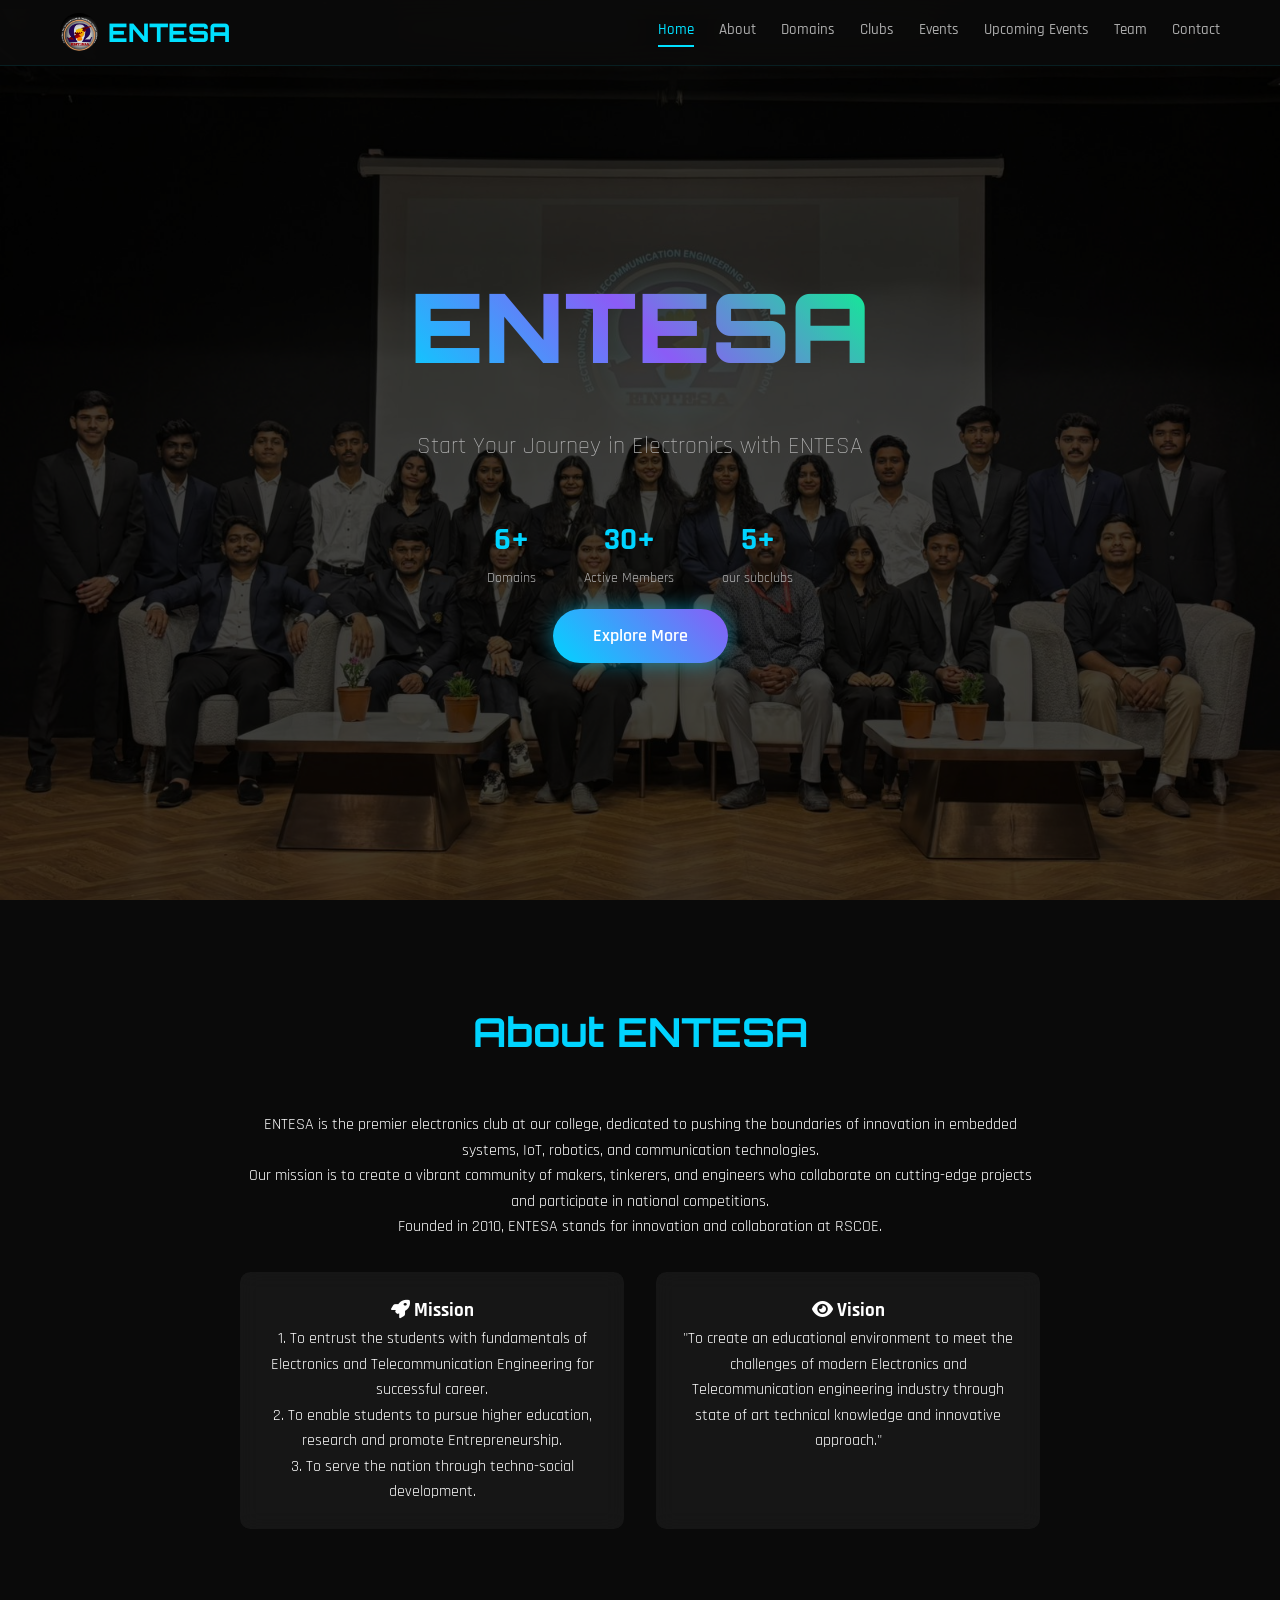
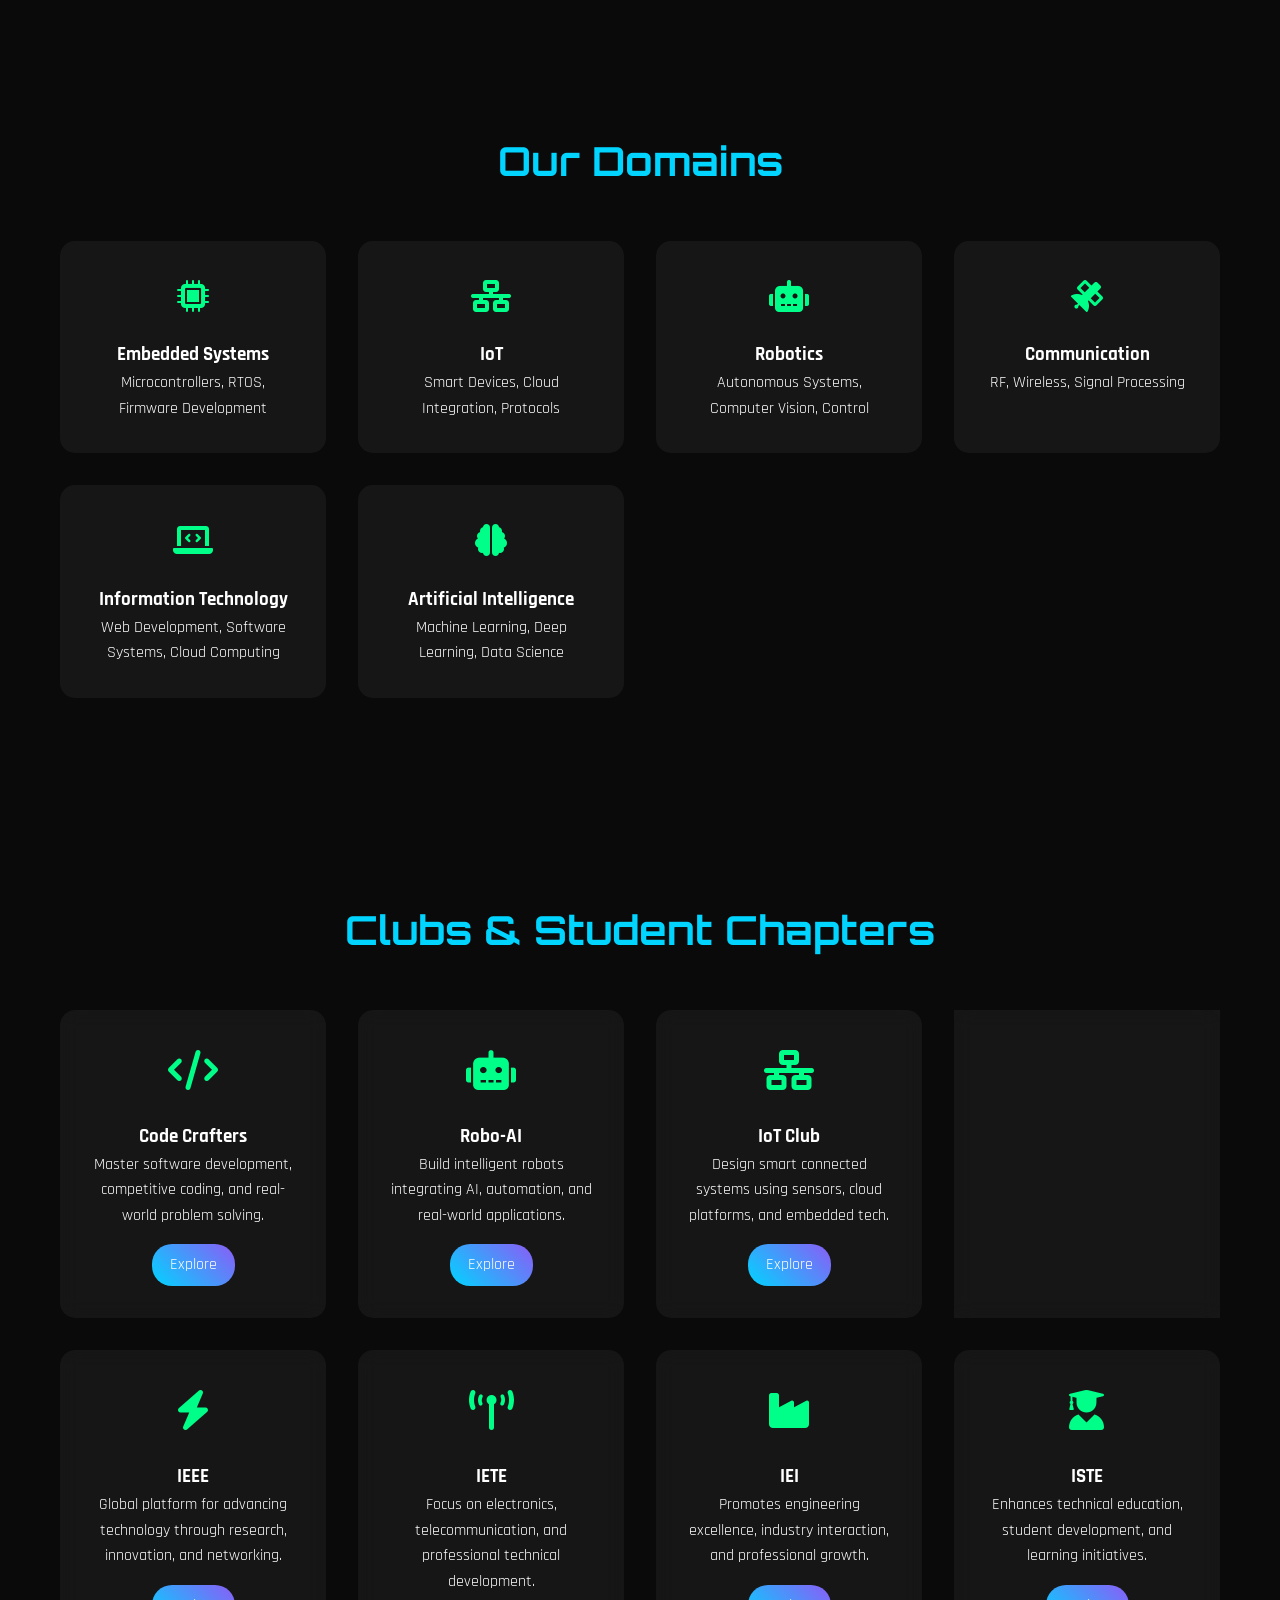
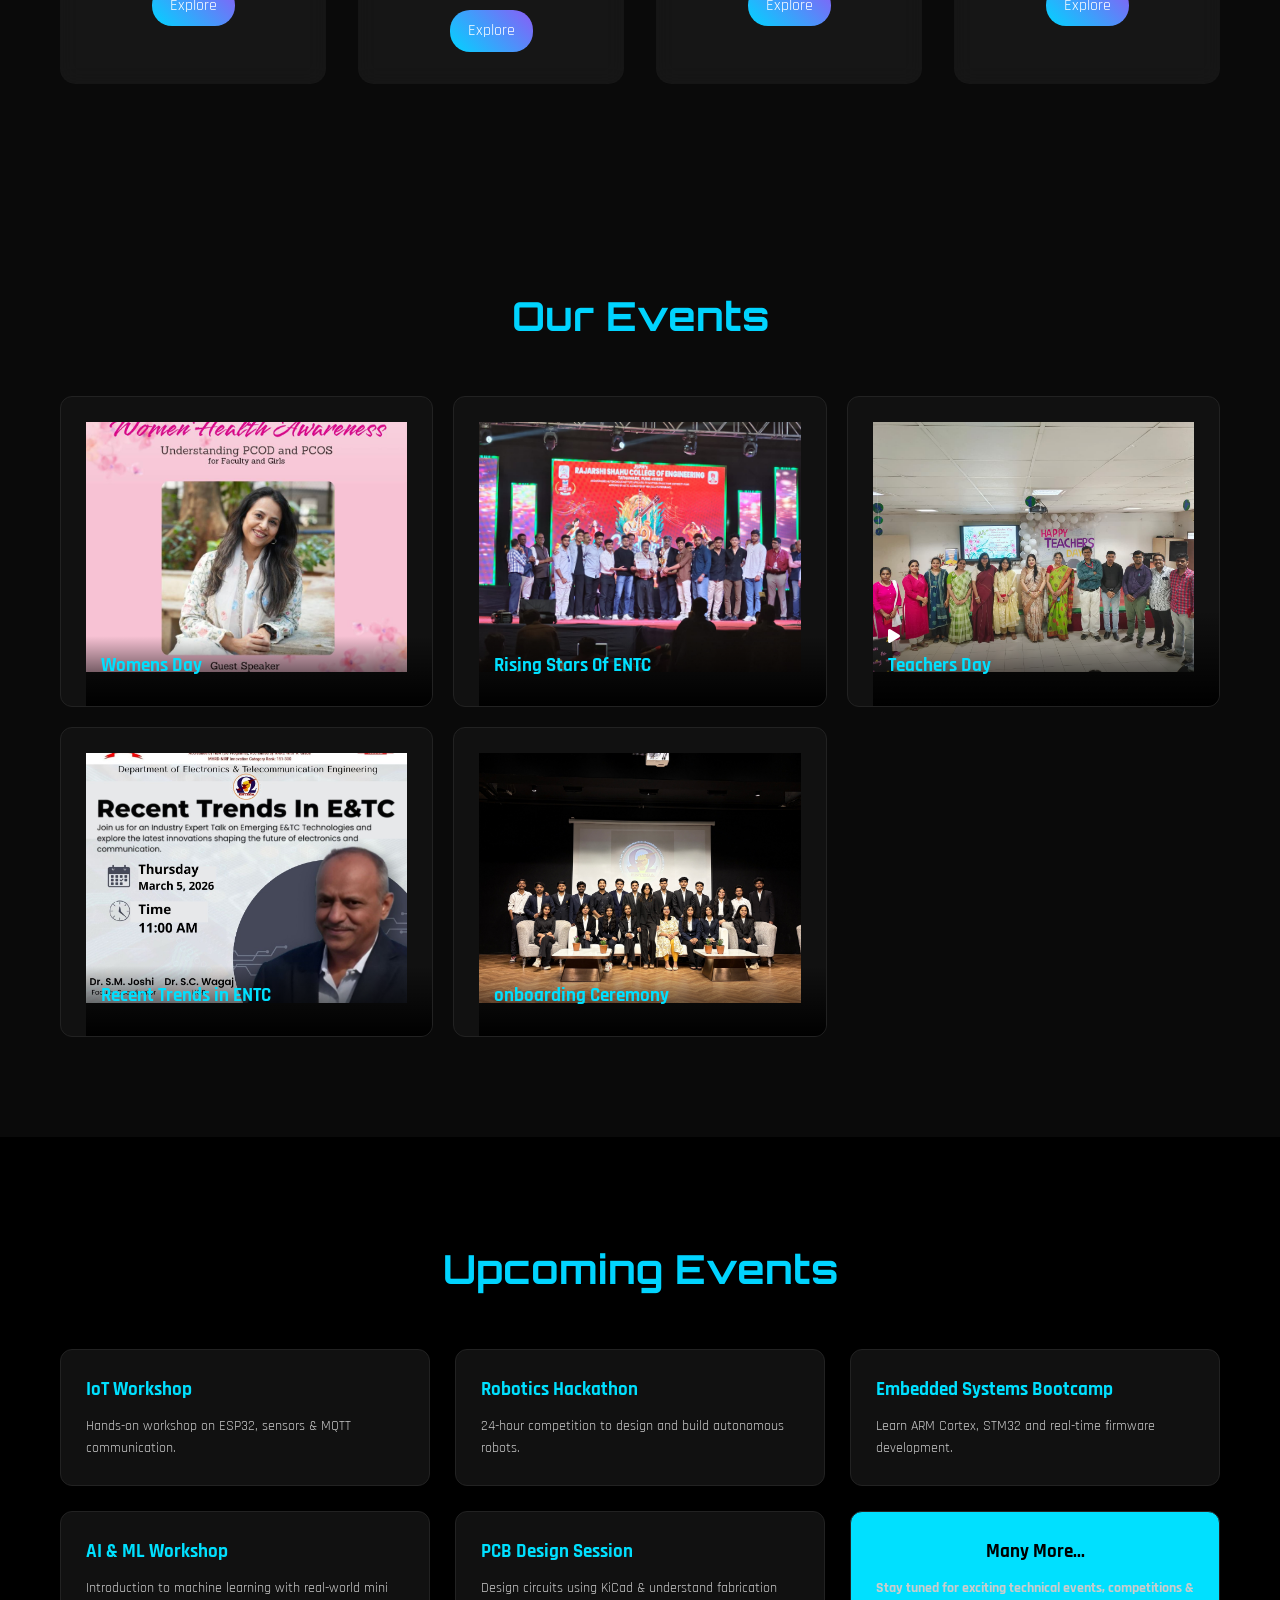
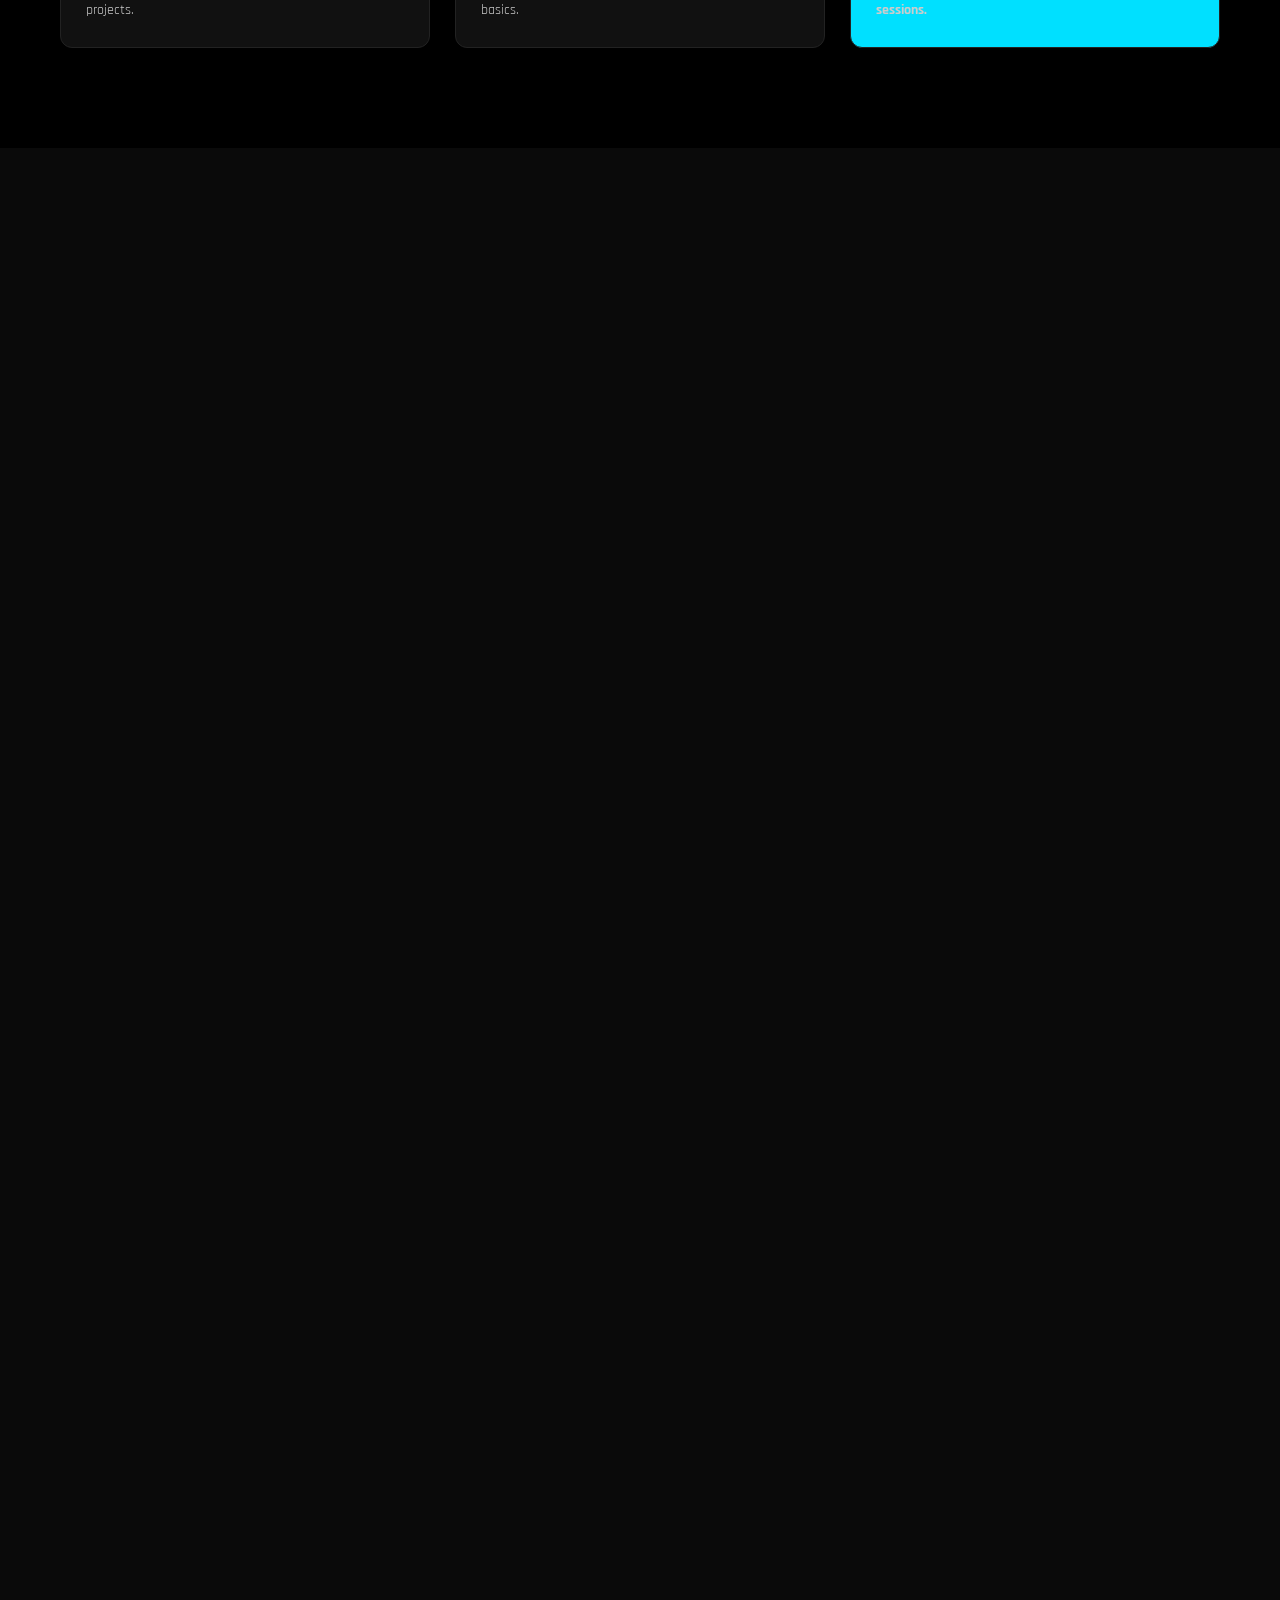
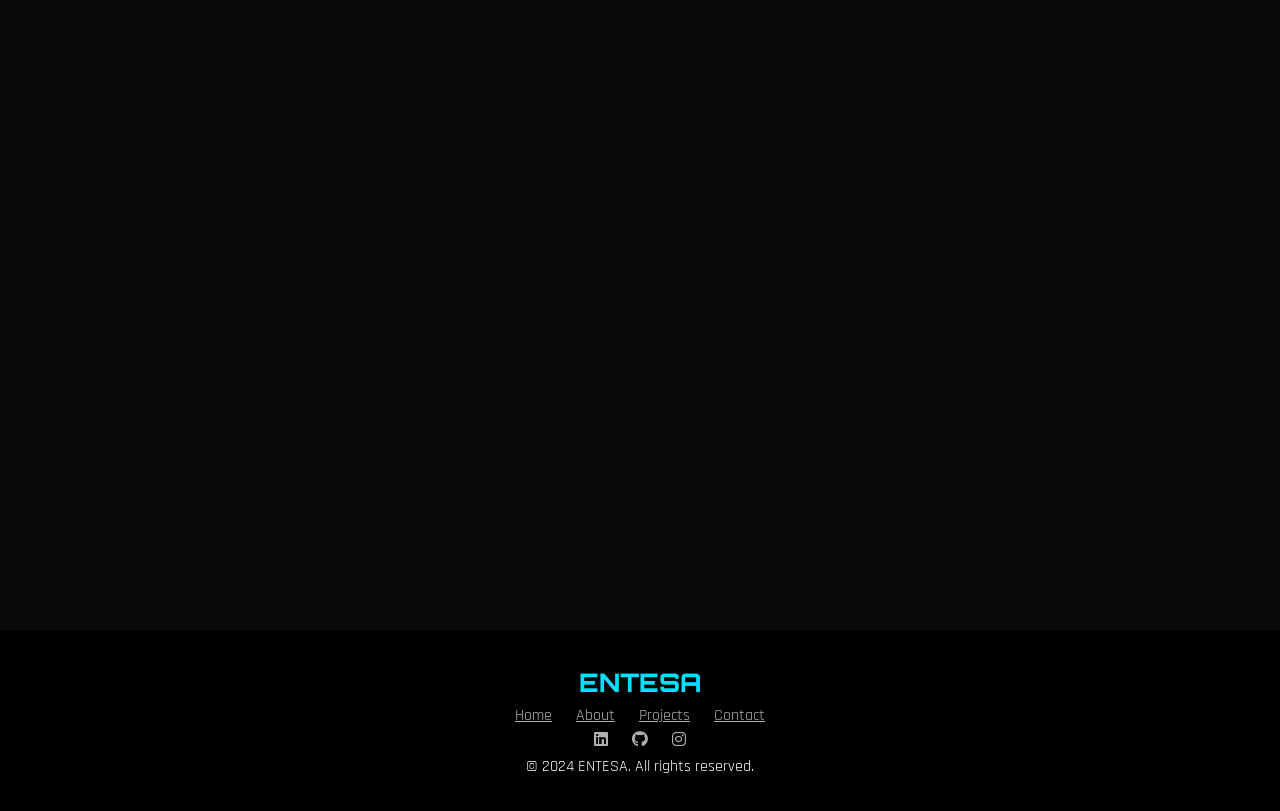
==== index.html @ 477d79ee "Initial commit" ====
<!DOCTYPE html>
<html lang="en">

<head>
    <meta charset="UTF-8">
    <meta name="viewport" content="width=device-width, initial-scale=1.0">
    <title>ENTESA - Innovating the Future of Electronics</title>
    <link rel="stylesheet" href="style.css">
    <link href="https://cdnjs.cloudflare.com/ajax/libs/font-awesome/6.0.0/css/all.min.css" rel="stylesheet">
</head>

<body>
    <!-- Navigation -->
    <nav class="navbar">
        <div class="nav-container">
            <div class="nav-logo">
                <img src="assets/Logo.jpeg" alt="ENTESA Logo" class="logo-img">
                <span class="logo-glow">ENTESA</span>
            </div>
            <div class="nav-menu" id="navMenu">
                <a href="#home" class="nav-link">Home</a>
                <a href="#about" class="nav-link">About</a>
                <a href="#domains" class="nav-link">Domains</a>
                <a href="#clubs" class="nav-link">Clubs</a>
                <a href="#events" class="nav-link">Events</a>
                <a href="#upcomingevents" class="nav-link">Upcoming Events</a>
                <a href="#team" class="nav-link">Team</a>
                <a href="#contact" class="nav-link">Contact</a>
            </div>
            <div class="hamburger" id="hamburger">
                <span class="bar"></span>
                <span class="bar"></span>
                <span class="bar"></span>
            </div>
        </div>
    </nav>

    <!-- Hero Section -->
    <section id="home" class="hero">
        <div class="hero-content">
            <h1 class="hero-title">
                <span class="typing-text"></span>
            </h1>
            <p class="hero-subtitle">Start Your Journey in Electronics with ENTESA</p>
            <div class="hero-stats">
                <div class="stat">
                    <span class="stat-number" data-target="150">6+</span>
                    <span class="stat-label">Domains</span>
                </div>
                <div class="stat">
                    <span class="stat-number" data-target="50">30+</span>
                    <span class="stat-label">Active Members</span>
                </div>
                <div class="stat">
                    <span class="stat-number" data-target="20">5+</span>
                    <span class="stat-label">our subclubs</span>
                </div>
            </div>
            <a href="#about" class="cta-button , nav-link">Explore More</a>
        </div>
    </section>

    <!-- About Section -->
    <section id="about" class="section">
        <div class="container">
            <h2 class="section-title">About ENTESA</h2>
            <div class="about-content">
                <div class="about-text">
                    <p>ENTESA is the premier electronics club at our college, dedicated to pushing the boundaries of
                        innovation in embedded systems, IoT, robotics, and communication technologies.</p>
                    <p>Our mission is to create a vibrant community of makers, tinkerers, and engineers who collaborate
                        on cutting-edge projects and participate in national competitions.</p>
                    <p>Founded in 2010, ENTESA stands for innovation and collaboration at RSCOE.</p>
                    <div class="mission-vision">
                        <div class="mission">
                            <h3><i class="fas fa-rocket"></i> Mission</h3>
                            <p>1. To entrust the students with fundamentals of Electronics and Telecommunication
                                Engineering for successful career.</p>
                            <p>2. To enable students to pursue higher education, research and promote Entrepreneurship.
                            </p>
                            <p>3. To serve the nation through techno-social development.</p>
                        </div>
                        <div class="vision">
                            <h3><i class="fas fa-eye"></i> Vision</h3>
                            <p>"To create an educational environment to meet the challenges of modern Electronics and
                                Telecommunication engineering industry through state of art technical knowledge and
                                innovative approach."</p>
                        </div>
                    </div>
                </div>
            </div>
        </div>
    </section>

    <!-- Domains Section -->
    <section id="domains" class="section domains-section">
        <div class="container">
            <h2 class="section-title">Our Domains</h2>
            <div class="domains-grid">
                <div class="domain-card" data-aos="fade-up">
                    <div class="domain-icon">
                        <i class="fas fa-microchip"></i>
                    </div>
                    <h3>Embedded Systems</h3>
                    <p>Microcontrollers, RTOS, Firmware Development</p>
                </div>
                <div class="domain-card" data-aos="fade-up" data-aos-delay="100">
                    <div class="domain-icon">
                        <i class="fas fa-network-wired"></i>
                    </div>
                    <h3>IoT</h3>
                    <p>Smart Devices, Cloud Integration, Protocols</p>
                </div>
                <div class="domain-card" data-aos="fade-up" data-aos-delay="200">
                    <div class="domain-icon">
                        <i class="fas fa-robot"></i>
                    </div>
                    <h3>Robotics</h3>
                    <p>Autonomous Systems, Computer Vision, Control</p>
                </div>
                <div class="domain-card" data-aos="fade-up" data-aos-delay="300">
                    <div class="domain-icon">
                        <i class="fas fa-satellite"></i>
                    </div>
                    <h3>Communication</h3>
                    <p>RF, Wireless, Signal Processing</p>
                </div>
                <div class="domain-card" data-aos="fade-up" data-aos-delay="400">
                    <div class="domain-icon">
                        <i class="fas fa-laptop-code"></i>
                    </div>
                    <h3>Information Technology</h3>
                    <p>Web Development, Software Systems, Cloud Computing</p>
                </div>

                <div class="domain-card" data-aos="fade-up" data-aos-delay="500">
                    <div class="domain-icon">
                        <i class="fas fa-brain"></i>
                    </div>
                    <h3>Artificial Intelligence</h3>
                    <p>Machine Learning, Deep Learning, Data Science</p>
                </div>
            </div>
        </div>
    </section>

    <!-- Clubs Section -->
    <section id="clubs" class="section">
    <div class="container">
        <h2 class="section-title">Clubs & Student Chapters</h2>

        <div class="clubs-grid">

            <!-- CLUBS -->

            <div class="club-card">
                <div class="club-icon"><i class="fas fa-code"></i></div>
                <h3>Code Crafters</h3>
                <p>Master software development, competitive coding, and real-world problem solving.</p>
                <a href="Code_crafters/index1.html" class="club-btn">Explore</a>
            </div>

            <div class="club-card">
                <div class="club-icon"><i class="fas fa-robot"></i></div>
                <h3>Robo-AI</h3>
                <p>Build intelligent robots integrating AI, automation, and real-world applications.</p>
                <a href="Robo_ai/robo-ai.html" class="club-btn">Explore</a>
            </div>

            <div class="club-card">
                <div class="club-icon"><i class="fas fa-network-wired"></i></div>
                <h3>IoT Club</h3>
                <p>Design smart connected systems using sensors, cloud platforms, and embedded tech.</p>
                <a href="iot-club/iot-club.html" class="club-btn">Explore</a>
            </div>

            <div class="club-card">
                <div class="club-icon"><i class="fas fa-microchip"></i></div>
                <h3>Embedded Club</h3>
                <p>Work on firmware, microcontrollers, and real-time embedded system design.</p>
                <a href="Embedded/embedded-club.html" class="club-btn">Explore</a>
            </div>

            <!-- STUDENT CHAPTERS -->

            <div class="club-card highlight">
                <div class="club-icon"><i class="fas fa-bolt"></i></div>
                <h3>IEEE</h3>
                <p>Global platform for advancing technology through research, innovation, and networking.</p>
                <a href="IEEE/ieee.html" class="club-btn">Explore</a>
            </div>

            <div class="club-card highlight">
                <div class="club-icon"><i class="fas fa-broadcast-tower"></i></div>
                <h3>IETE</h3>
                <p>Focus on electronics, telecommunication, and professional technical development.</p>
                <a href="IETE/iete.html" class="club-btn">Explore</a>
            </div>

            <div class="club-card highlight">
                <div class="club-icon"><i class="fas fa-industry"></i></div>
                <h3>IEI</h3>
                <p>Promotes engineering excellence, industry interaction, and professional growth.</p>
                <a href="iei/iei.html" class="club-btn">Explore</a>
            </div>

            <div class="club-card highlight">
                <div class="club-icon"><i class="fas fa-user-graduate"></i></div>
                <h3>ISTE</h3>
                <p>Enhances technical education, student development, and learning initiatives.</p>
                <a href="iste/iste.html" class="club-btn">Explore</a>
            </div>

        </div>
    </div>
</section>

    <!--Events done-->
    <section id="events" class="section">
        <div class="container">
            <h2 class="section-title">Our Events</h2>

            <div class="events-grid">

                <div class="event-card" onclick="openEvent(0)">
                    <img src="assets/Womens_day/1.jpeg">
                    <div class="event-overlay">
                        <h3>Womens Day</h3>
                    </div>
                </div>

                <div class="event-card" onclick="openEvent(1)">
                    <img src="assets/Rising_Stars/10.jpeg">
                    <div class="event-overlay">
                        <h3>Rising Stars Of ENTC</h3>
                    </div>
                </div>

                <div class="event-card" onclick="openEvent(2)">
                    <img src="assets/Teachers_day/1.jpeg">
                    <div class="event-overlay">
                        <i class="fas fa-play"></i>
                        <h3>Teachers Day</h3>
                    </div>
                </div>

                <div class="event-card" onclick="openEvent(3)">
                    <img src="assets/Trends_Seminar/1.jpeg">
                    <div class="event-overlay">
                        <h3>Recent Trends in ENTC</h3>
                    </div>
                </div>

                <div class="event-card" onclick="openEvent(4)">
                    <img src="assets/onboarding/5.jpg">
                    <div class="event-overlay">
                        <h3>onboarding Ceremony</h3>
                    </div>
                </div>

            </div>
        </div>
    </section>

    <!-- MODAL SLIDER -->
    <div class="event-modal" id="eventModal">
        <div class="event-box">

            <span class="close" onclick="closeEvent()">&times;</span>

            <div id="modalMedia"></div>
            <h3 id="modalTitle"></h3>
            <p id="modalDesc"></p>

            <div class="slider-controls">
                <button onclick="prevSlide()">⟨</button>
                <button onclick="nextSlide()">⟩</button>
            </div>

        </div>
    </div>

    <!-- Events Section -->
    <section id="upcomingevents" class="section upcoming-section">
        <div class="container">
            <h2 class="section-title">Upcoming Events</h2>

            <div class="upcoming-grid">

                <div class="event-card">
                    <h3>IoT Workshop</h3>
                    <p>Hands-on workshop on ESP32, sensors & MQTT communication.</p>
                </div>

                <div class="event-card">
                    <h3>Robotics Hackathon</h3>
                    <p>24-hour competition to design and build autonomous robots.</p>
                </div>

                <div class="event-card">
                    <h3>Embedded Systems Bootcamp</h3>
                    <p>Learn ARM Cortex, STM32 and real-time firmware development.</p>
                </div>

                <div class="event-card">
                    <h3>AI & ML Workshop</h3>
                    <p>Introduction to machine learning with real-world mini projects.</p>
                </div>

                <div class="event-card">
                    <h3>PCB Design Session</h3>
                    <p>Design circuits using KiCad & understand fabrication basics.</p>
                </div>

                <div class="event-card highlight-card">
                    <h3>Many More...</h3>
                    <p>Stay tuned for exciting technical events, competitions & sessions.</p>
                </div>

            </div>
        </div>
    </section>

    <section id="team" class="section">
        <div class="container">
            <h2 class="section-title">Our Team</h2>

            <!-- Tabs -->
            <div class="team-tabs">
                <button class="tab-btn active" onclick="showTeam('current', event)">Current Members</button>
                <button class="tab-btn" onclick="showTeam('past', event)">Past Members</button>
            </div>

            <!-- CURRENT MEMBERS -->
            <div id="current" class="team-content active">
                <!-- Visible Members -->
                <div class="team-grid">

                    <!-- 🔥 LEADERS -->
                    <a href="https://www.linkedin.com/in/piyushgangarde" target="_blank" class="team-link"
                        style="text-decoration: none;">
                        <div class="team-card highlight">
                            <div class="team-avatar">
                                <img src="assets/Present/Piyush_sir.jpeg" alt="Prof. Piyush A. Gangarde">
                            </div>
                            <h3 class="name">Prof. Piyush A. Gangarde</h3>
                            <span>Faculty Advisor</span>
                        </div>
                    </a>

                    <a href="https://www.linkedin.com/in/aarya-thakare-ab46a82a7/" target="_blank" class="team-link"
                        style="text-decoration: none;">
                        <div class="team-card highlight">
                            <div class="team-avatar">
                                <img src="assets/Present/Aarya.jpeg" alt="Aarya Thakre">
                            </div>
                            <h3 class="name">Aarya Thakre</h3>
                            <span>President</span>
                        </div>
                    </a>

                    <a href="https://www.linkedin.com/in/ruchi-parekar-913a992b7/" target="_blank" class="team-link"
                        style="text-decoration: none;">
                        <div class="team-card highlight">
                            <div class="team-avatar">
                                <img src="assets/Present/Ruchi.jpeg" alt="Ruchi Parekar">
                            </div>
                            <h3 class="name">Ruchi Parekar</h3>
                            <span>Vice President</span>
                        </div>
                    </a>

                    <!-- 🔥 CORE TEAM -->
                    <a href="https://www.linkedin.com/in/apurva-hole-01a129339/" target="_blank" class="team-link"
                        style="text-decoration: none;">
                        <div class="team-card">
                            <div class="team-avatar">
                                <img src="assets/Present/Apurva_hole.jpeg" alt="Apurva Hole">
                            </div>
                            <h3 class="name">Apurva Hole</h3>
                            <span>Joint Secretary</span>
                        </div>
                    </a>

                    <a href="https://www.linkedin.com/in/satej-pawar-b37a48388/" target="_blank" class="team-link"
                        style="text-decoration: none;">
                        <div class="team-card">
                            <div class="team-avatar">
                                <img src="assets/Present/Satej.jpeg" alt="Satej Pawar">
                            </div>
                            <h3 class="name">Satej Pawar</h3>
                            <span>Joint Secretary</span>
                        </div>
                    </a>

                    <a href="https://www.linkedin.com/in/ayush-jain-653b3a30a/" target="_blank" class="team-link"
                        style="text-decoration: none;">
                        <div class="team-card ">
                            <div class="team-avatar">
                                <img src="assets/Present/ayush.jpeg" alt="Ayush Jain">
                            </div>
                            <h3 class="name">Ayush Jain</h3>
                            <span>Treasurer</span>
                        </div>
                    </a>

                    <a href="https://www.linkedin.com/in/mayur-jadhao-0562a9294/" target="_blank" class="team-link"
                        style="text-decoration: none;">
                        <div class="team-card">
                            <div class="team-avatar">
                                <img src="assets/Present/Mayur.jpeg" alt="Mayur Jadhao">
                            </div>
                            <h3 class="name"> Mayur Jadhao</h3>
                            <span>Treasurer</span>
                        </div>
                    </a>

                    <!-- 🔥 DEVELOPERS -->
                    <a href="https://www.linkedin.com/in/piyushbodhe/" target="_blank" class="team-link"
                        style="text-decoration: none;">
                        <div class="team-card">
                            <div class="team-avatar">
                                <img src="assets/Present/Piyush.jpeg" alt="Piyush Bodhe">
                            </div>
                            <h3 class="name">Piyush Bodhe</h3>
                            <span>Website Developer</span>
                        </div>
                    </a>

                    <a href="https://www.linkedin.com/in/sarthak-jaronde-7ba33931b/" target="_blank" class="team-link"
                        style="text-decoration: none;">
                        <div class="team-card">
                            <div class="team-avatar">
                                <img src="assets/Present/Sarthak.jpeg" alt="Sarthak Jaronde">
                            </div>
                            <h3 class="name">Sarthak Jaronde</h3>
                            <span>Website Developer</span>
                        </div>
                    </a>

                    <a href="https://www.linkedin.com/in/swara-funde-30ba91335/" target="_blank" class="team-link"
                        style="text-decoration: none;">
                        <div class="team-card hidden current-hidden ">
                            <div class="team-avatar">
                                <img src="assets/Present/Swara.jpeg" alt="Swara Funde">
                            </div>
                            <h3 class="name">Swara Funde</h3>
                            <span>Wall Magazine</span>
                        </div>
                    </a>

                    <a href="https://www.linkedin.com/in/purva-nemade-16406b332/" target="_blank" class="team-link"
                        style="text-decoration: none;">
                        <div class="team-card hidden current-hidden ">
                            <div class="team-avatar">
                                <img src="assets/Present/Purva.jpeg" alt="Purva Nemade">
                            </div>
                            <h3 class="name">Purva Nemade</h3>
                            <span>Wall Magazine</span>
                        </div>
                    </a>

                    <!-- 🔥 MEDIA TEAM -->
                    <a href="https://www.linkedin.com/in/swapnil-javale-b1b12a339/" target="_blank" class="team-link"
                        style="text-decoration: none;">
                        <div class="team-card hidden current-hidden ">
                            <div class="team-avatar">
                                <img src="assets/Present/Swapnil.jpeg" alt="Swapnil Javale">
                            </div>
                            <h3 class="name">Swapnil Javale</h3>
                            <span>Social Media Manager</span>
                        </div>
                    </a>

                    <a href="https://www.linkedin.com/in/vallabh-patil-7532b5331/" target="_blank" class="team-link"
                        style="text-decoration: none;">
                        <div class="team-card hidden current-hidden ">
                            <div class="team-avatar">
                                <img src="assets/Present/Vallabh.jpeg" alt="Vallabh Patil">
                            </div>
                            <h3 class="name">Vallabh Patil</h3>
                            <span>Photography & Video Editing</span>
                        </div>
                    </a>

                    <a href="https://www.linkedin.com/in/sushant-sevankar-7546bb337/" target="_blank" class="team-link"
                        style="text-decoration: none;">
                        <div class="team-card hidden current-hidden ">
                            <div class="team-avatar">
                                <img src="assets/Present/Sushant.jpeg" alt="Sushant Sevankar">
                            </div>
                            <h3 class="name">Sushant Sevankar</h3>
                            <span>Photography & Video Editing</span>
                        </div>
                    </a>

                    <a href="https://www.linkedin.com/in/vedesh-saraf-55112a339/" target="_blank" class="team-link"
                        style="text-decoration: none;">
                        <div class="team-card hidden current-hidden ">
                            <div class="team-avatar">
                                <img src="assets/Present/Vedesh.jpeg" alt="Vedesh Saraf">
                            </div>
                            <h3 class="name">Vedesh Saraf</h3>
                            <span>Photography & Video Editing</span>
                        </div>
                    </a>

                    <a href="https://www.linkedin.com/in/sumedh-gacche-376b19245/" target="_blank" class="team-link"
                        style="text-decoration: none;">
                        <div class="team-card hidden current-hidden">
                            <div class="team-avatar">
                                <img src="assets/Present/Sumedh.jpeg" alt="Sumedh Gacche">
                            </div>
                            <h3 class="name">Sumedh Gacche</h3>
                            <span>Photography & Video Editing</span>
                        </div>
                    </a>

                    <!-- 🔥 DOCUMENTATION -->
                    <a href="https://www.linkedin.com/in/atharva-nevase-03b7b9290/" target="_blank" class="team-link"
                        style="text-decoration: none;">
                        <div class="team-card hidden current-hidden ">
                            <div class="team-avatar">
                                <img src="assets/Present/Atharv.jpeg" alt="Atharv Nevase">
                            </div>
                            <h3 class="name">Atharv Nevase</h3>
                            <span>Documentation</span>
                        </div>
                    </a>

                    <a href="https://www.linkedin.com/in/shreya-kulkarni-514060307/" target="_blank" class="team-link"
                        style="text-decoration: none;">
                        <div class="team-card hidden current-hidden ">
                            <div class="team-avatar">
                                <img src="assets/Present/Shreya.jpeg" alt="Shreya Kulkarni">
                            </div>
                            <h3 class="name">Shreya Kulkarni</h3>
                            <span>Documentation</span>
                        </div>
                    </a>

                    <a href="https://www.linkedin.com/in/parth-dubal-798130339/" target="_blank" class="team-link"
                        style="text-decoration: none;">
                        <div class="team-card hidden current-hidden ">
                            <div class="team-avatar">
                                <img src="assets/Present/Parth.jpeg" alt="Parth Dubal">
                            </div>
                            <h3 class="name">Parth Dubal</h3>
                            <span>Documentation</span>
                        </div>
                    </a>


                    <!-- 🔥 CULTURAL -->
                    <a href="https://www.linkedin.com/in/rani-patile-43aa9b2b7/" target="_blank" class="team-link"
                        style="text-decoration: none;">
                        <div class="team-card hidden current-hidden">
                            <div class="team-avatar">
                                <img src="assets/Present/Rani.jpeg" alt="Rani Patile">
                            </div>
                            <h3 class="name">Rani Patile</h3>
                            <span>Cultural</span>
                        </div>
                    </a>

                    <a href="https://www.linkedin.com/in/rutuja-joshi-136110327/" target="_blank" class="team-link"
                        style="text-decoration: none;">
                        <div class="team-card hidden current-hidden ">
                            <div class="team-avatar">
                                <img src="assets/Present/Rutuja.jpeg" alt="Rutuja Joshi">
                            </div>
                            <h3 class="name">Rutuja Joshi</h3>
                            <span>Cultural</span>
                        </div>
                    </a>

                    <a href="https://www.linkedin.com/in/shrishail-chavan-961497327/" target="_blank" class="team-link"
                        style="text-decoration: none;">
                        <div class="team-card hidden current-hidden">
                            <div class="team-avatar">
                                <img src="assets/Present/Shrishail.jpeg" alt="Shrishail Chavan">
                            </div>
                            <h3 class="name">Shrishail Chavan</h3>
                            <span>Cultural</span>
                        </div>
                    </a>

                    <a href="https://www.linkedin.com/in/shravni-deshpande-376b19245/" target="_blank" class="team-link"
                        style="text-decoration: none;">
                        <div class="team-card hidden current-hidden ">
                            <div class="team-avatar">
                                <img src="assets/Present/Shravni.jpeg" alt="Shravni Deshpande">
                            </div>
                            <h3 class="name">Shravni Deshpande</h3>
                            <span>Cultural</span>
                        </div>
                    </a>

                    <a href="https://www.linkedin.com/in/atharva-raut-233222362/" target="_blank" class="team-link"
                        style="text-decoration: none;">
                        <div class="team-card hidden current-hidden">
                            <div class="team-avatar">
                                <img src="assets/Present/Atharv_raut.jpeg" alt="Atharv Raut">
                            </div>
                            <h3 class="name">Atharv Raut</h3>
                            <span>Cultural</span>
                        </div>
                    </a>

                    <!-- 🔥 SPORTS -->
                    <a href="https://www.linkedin.com/in/sakshi-nadgaundi-595b01293/" target="_blank" class="team-link"
                        style="text-decoration: none;">
                        <div class="team-card hidden current-hidden">
                            <div class="team-avatar">
                                <img src="assets/Present/Sakshi.jpeg" alt="Sakshi Nadgaundi">
                            </div>
                            <h3 class="name">Sakshi Nadgaundi</h3>
                            <span>Sports</span>
                        </div>
                    </a>

                    <a href="https://www.linkedin.com/in/naman-tale-376b19245/" target="_blank" class="team-link"
                        style="text-decoration: none;">
                        <div class="team-card hidden current-hidden ">
                            <div class="team-avatar">
                                <img src="assets/Present/Naman.jpeg" alt="Naman Tale">
                            </div>
                            <h3 class="name">Naman Tale</h3>
                            <span>Sports</span>
                        </div>
                    </a>

                    <!-- 🔥 ADVISORY -->
                    <a href="https://www.linkedin.com/in/abhay-nagare-1b92a62b7/" target="_blank" class="team-link"
                        style="text-decoration: none;">
                        <div class="team-card hidden current-hidden">
                            <div class="team-avatar">
                                <img src="assets/Present/Abhay.jpeg" alt="Abhay Nagare">
                            </div>
                            <h3 class="name">Abhay Nagare</h3>
                            <span>Club Advisory</span>
                        </div>
                    </a>

                    <a href="https://www.linkedin.com/in/tanaya-kalapure-450aaa288/" target="_blank" class="team-link"
                        style="text-decoration: none;">
                        <div class="team-card hidden current-hidden">
                            <div class="team-avatar">
                                <img src="assets/Present/Tanaya.jpeg" alt="Tanaya Kalapure">
                            </div>
                            <h3 class="name">Tanaya Kalapure</h3>
                            <span>Club Advisory</span>
                        </div>
                    </a>

                    <div class="view-more">
                        <button class="view-more-btn" onclick="toggleMembers('current', this)">
                            <span>View More</span>
                            <i class="fas fa-chevron-down"></i>
                        </button>
                    </div>
                </div>
            </div>

            <!-- PAST MEMBERS -->
            <div id="past" class="team-content">
                <!-- Visible Members -->
                <div class="team-grid">

                    <!-- 🔥 LEADERS -->
                    <a href="https://www.linkedin.com/in/sunayna-chaudhari-53466960/" target="_blank" class="team-link"
                        style="text-decoration: none;">
                        <div class="team-card highlight">
                            <div class="team-avatar">
                                <img src="assets/Past/Sunaina.jpeg" alt="Prof. Sunaina">
                            </div>
                            <h3 class="name">Prof. Sunaina S. Chaudhari</h3>
                            <span>Faculty Advisor</span>
                        </div>
                    </a>

                    <a href="https://www.linkedin.com/in/abhay-nagare-1b92a62b7/" target="_blank" class="team-link"
                        style="text-decoration: none;">
                        <div class="team-card highlight">
                            <div class="team-avatar">
                                <img src="assets/Past/abhay.jpeg" alt="Abhay Nagare">
                            </div>
                            <h3 class="name">Abhay Nagare</h3>
                            <span>President</span>
                        </div>
                    </a>

                    <a href="https://www.linkedin.com/in/sonali19kadam/" target="_blank" class="team-link"
                        style="text-decoration: none;">
                        <div class="team-card highlight">
                            <div class="team-avatar">
                                <img src="assets/Past/sonali.jpeg" alt="Sonali Kadam">
                            </div>
                            <h3 class="name">Sonali Kadam</h3>
                            <span>Vice President</span>
                        </div>
                    </a>

                    <!-- 🔥 CORE TEAM -->
                    <a href="https://www.linkedin.com/in/tanaya-kalapure-450aaa288/" target="_blank" class="team-link"
                        style="text-decoration: none;">
                        <div class="team-card">
                            <div class="team-avatar">
                                <img src="assets/Past/tanaya.jpeg" alt="Tanaya">
                            </div>
                            <h3 class="name">Tanaya Kalapure</h3>
                            <span>Joint Secretary</span>
                        </div>
                    </a>

                    <a href="https://www.linkedin.com/in/abhishek-shinde-18047a2b7/" target="_blank" class="team-link"
                        style="text-decoration: none;">
                        <div class="team-card">
                            <div class="team-avatar">
                                <img src="assets/Past/abhishekh.jpeg" alt="abhishekh">
                            </div>
                            <h3 class="name">Abhishek Shinde</h3>
                            <span>Joint Secretary</span>
                        </div>
                    </a>

                    <a href="https://www.linkedin.com/in/mihir-datir-b93b33212/" target="_blank" class="team-link"
                        style="text-decoration: none;">
                        <div class="team-card">
                            <div class="team-avatar">
                                <img src="assets/Past/mihir.jpeg" alt="Mihir">
                            </div>
                            <h3 class="name">Mihir Datir</h3>
                            <span>Treasurer</span>
                        </div>
                    </a>

                    <a href="https://www.linkedin.com/in/akash-deshmukh-079847235/" target="_blank" class="team-link"
                        style="text-decoration: none;">
                        <div class="team-card">
                            <div class="team-avatar">
                                <img src="assets/Past/akash.jpeg" alt="Akash">
                            </div>
                            <h3 class="name">Akash Deshmukh</h3>
                            <span>Treasurer</span>
                        </div>
                    </a>


                    <!-- 🔥 DEVELOPERS -->
                    <a href="https://www.linkedin.com/in/krishna-gadam-7122b02b7/" target="_blank" class="team-link"
                        style="text-decoration: none;">
                        <div class="team-card">
                            <div class="team-avatar">
                                <img src="assets/Past/krishna.jpeg" alt="Krishna">
                            </div>
                            <h3 class="name">Krishna Gadam</h3>
                            <span>Website Developer</span>
                        </div>
                    </a>

                    <a href="https://www.linkedin.com/in/sumeet-bonde-aaa980259/" target="_blank" class="team-link"
                        style="text-decoration: none;">
                        <div class="team-card">
                            <div class="team-avatar">
                                <img src="assets/Past/Sumet.jpeg" alt="Sumet">
                            </div>
                            <h3 class="name">Sumeet Bonde</h3>
                            <span>Website Developer</span>
                        </div>
                    </a>

                    <a href="https://www.linkedin.com/in/navalmeragu/" target="_blank" class="team-link"
                        style="text-decoration: none;">
                        <div class="team-card hidden past-hidden">
                            <div class="team-avatar">
                                <img src="assets/Past/Naval.jpeg" alt="Naval">
                            </div>
                            <h3 class="name">Naval Meragu</h3>
                            <span>Website Developer</span>
                        </div>
                    </a>

                    <a href="https://www.linkedin.com/in/kshitij-navture-220a81250/" target="_blank" class="team-link"
                        style="text-decoration: none;">
                        <div class="team-card hidden past-hidden">
                            <div class="team-avatar">
                                <img src="assets/Past/kshitij.jpeg" alt="Kshitij">
                            </div>
                            <h3 class="name">Kshitij Navture</h3>
                            <span>Wall Magazine</span>
                        </div>
                    </a>

                    <a href="https://www.linkedin.com/in/sakshi-darekar-3ab980259/" target="_blank" class="team-link"
                        style="text-decoration: none;">
                        <div class="team-card hidden past-hidden">
                            <div class="team-avatar">
                                <img src="assets/Past/sakshi.jpeg" alt="Sakshi Darekar">
                            </div>
                            <h3 class="name">Sakshi Darekar</h3>
                            <span>Wall Magazine</span>
                        </div>
                    </a>

                    <!-- 🔥 MEDIA TEAM -->
                    <a href="https://www.linkedin.com/in/vallabh-patil-7532b5331/" target="_blank" class="team-link"
                        style="text-decoration: none;">
                        <div class="team-card hidden past-hidden">
                            <div class="team-avatar">
                                <img src="assets/Present/Vallabh.jpeg" alt="Vallabh Patil">
                            </div>
                            <h3 class="name">Vallabh Patil</h3>
                            <span>Photography & Video Editing</span>
                        </div>
                    </a>

                    <!-- 🔥 DOCUMENTATION -->
                    <a href="https://www.linkedin.com/in/akhileshpatil2000/" target="_blank" class="team-link"
                        style="text-decoration: none;">
                        <div class="team-card hidden past-hidden">
                            <div class="team-avatar">
                                <img src="assets/Past/akhilesh.jpeg" alt="Akhilesh">
                            </div>
                            <h3 class="name">Akhilesh Patil</h3>
                            <span>Documentation</span>
                        </div>
                    </a>

                    <a href="https://www.linkedin.com/in/pranali-pawar-15s2004/" target="_blank" class="team-link"
                        style="text-decoration: none;">
                        <div class="team-card hidden past-hidden">
                            <div class="team-avatar">
                                <img src="assets/Past/Pranali.jpeg" alt="Pranali">
                            </div>
                            <h3 class="name">Pranali Pawar</h3>
                            <span>Documentation</span>
                        </div>
                    </a>

                    <!-- 🔥 CULTURAL -->
                    <a href="https://www.linkedin.com/in/anamika-bhosale/" target="_blank" class="team-link"
                        style="text-decoration: none;">
                        <div class="team-card hidden past-hidden">
                            <div class="team-avatar">
                                <img src="assets/Past/Anamika.jpeg" alt="Anamika">
                            </div>
                            <h3 class="name">Anamika Bhosale</h3>
                            <span>Cultural</span>
                        </div>
                    </a>

                    <a href="https://www.linkedin.com/in/mrunal-p-45280b259/" target="_blank" class="team-link"
                        style="text-decoration: none;">
                        <div class="team-card hidden past-hidden">
                            <div class="team-avatar">
                                <img src="assets/Past/Mrunal.jpeg" alt="Mrunal">
                            </div>
                            <h3 class="name">Mrunal Pansare</h3>
                            <span>Cultural</span>
                        </div>
                    </a>

                    <a href="https://www.linkedin.com/in/ayush-u/" target="_blank" class="team-link"
                        style="text-decoration: none;">
                        <div class="team-card hidden past-hidden">
                            <div class="team-avatar">
                                <img src="assets/Past/Ayush.jpeg" alt="ayush">
                            </div>
                            <h3 class="name">Ayush Upadyay</h3>
                            <span>Cultural</span>
                        </div>
                    </a>


                    <!-- 🔥 SPORTS -->
                    <a href="https://www.linkedin.com/in/chaitanya-gandhile-a5b096205/" target="_blank"
                        class="team-link" style="text-decoration: none;">
                        <div class="team-card hidden past-hidden">
                            <div class="team-avatar">
                                <img src="assets/Past/chaitanya.jpeg" alt="chaitanya">
                            </div>
                            <h3 class="name">Chaitanya Gandhile</h3>
                            <span>Sports</span>
                        </div>
                    </a>

                    <a href="https://www.linkedin.com/in/tejas-patil-a666a1259/" target="_blank" class="team-link"
                        style="text-decoration: none;">

                        <div class="team-card hidden past-hidden">
                            <div class="team-avatar">
                                <img src="assets/Past/Tejas.jpeg" alt="Tejas">
                            </div>
                            <h3 class="name">Tejas Patil</h3>
                            <span>Sports</span>
                        </div>
                    </a>

                    <a href="https://www.linkedin.com/in/tanvi-wankhede-37aaa02b7/" target="_blank" class="team-link"
                        style="text-decoration: none;">
                        <div class="team-card hidden past-hidden">
                            <div class="team-avatar">
                                <img src="assets/Past/Tanvi.jpeg" alt="tanvi">
                            </div>
                            <h3 class="name">Tanvi Wankhede</h3>
                            <span>Sports</span>
                        </div>
                    </a>


                    <!-- 🔥 ADVISORY -->
                     <a href="https://www.linkedin.com/in/yashraj-jadhav-a8942b22a/" target="_blank" class="team-link"
                        style="text-decoration: none;">
                    <div class="team-card hidden past-hidden">
                        <div class="team-avatar">
                            <img src="assets/Past/Yashraj.jpeg" alt="Yashraj">
                        </div>
                        <h3 class="name">Yashraj Jadhav</h3>
                        <span>Club Advisory</span>
                    </div>
                    </a>

                     <a href="https://www.linkedin.com/in/raj-patil-0a8b6b22a/" target="_blank" class="team-link"
                        style="text-decoration: none;">

                    <div class="team-card hidden past-hidden">
                        <div class="team-avatar">
                            <img src="assets/Past/Raj.jpeg" alt="Raj">
                        </div>
                        <h3 class="name">Raj Patil</h3>
                        <span>Club Advisory</span>
                    </div>
                    </a>

                    <div class="view-more">
                        <button class="view-more-btn" onclick="toggleMembers('past', this)">
                            <span>View More</span>
                            <i class="fas fa-chevron-down"></i>
                        </button>
                    </div>
                </div>
            </div>
        </div>
    </section>

    <!-- Contact Section -->
    <section id="contact" class="section contact-section">
        <div class="container">
            <h2 class="section-title">Get In Touch</h2>
            <div class="contact-content">
                <div class="contact-info">
                    <div class="contact-item">
                        <i class="fas fa-envelope"></i>
                        <div>
                            <h3>Email</h3>
                            <p>entesa@jspmrscoe.edu.in</p>
                        </div>
                    </div>
                    <div class="contact-item">
                        <i class="fas fa-map-marker-alt"></i>
                        <div>
                            <h3>Location</h3>
                            <p>JSPM Rajarshi shahu college of engineering , Tathawade, Service Rd, Ashok Nagar,
                                Tathawade, Pimpri-Chinchwad, Maharashtra 411033</p>
                        </div>
                    </div>
                    <div class="contact-item">
                        <i class="fas fa-share-alt"></i>
                        <div>
                            <h3>Follow Us</h3>
                            <div class="social-links">
                                <a href="https://www.linkedin.com/company/entesa-rscoe/"><i
                                        class="fab fa-linkedin"></i></a>
                                <a href="https://www.instagram.com/entesa_rscoe?igsh=MTk2cm54ZmJsZmlicQ=="><i
                                        class="fab fa-instagram"></i></a>
                            </div>
                        </div>
                    </div>
                </div>
                <form class="contact-form">
                    <div class="form-group">
                        <input type="text" placeholder="Your Name" required>
                    </div>

                    <div class="form-group">
                        <input type="email" placeholder="Your Email" required>
                    </div>

                    <div class="form-group">
                        <input type="text" placeholder="Subject" required>
                    </div>
                    <div class="form-group">
                        <textarea placeholder="Your Message" rows="5" required></textarea>
                    </div>
                    <button type="submit" class="submit-btn">Send Message</button>
                </form>
            </div>
        </div>
    </section>

    <!-- Footer -->
    <footer class="footer">
        <div class="container">
            <div class="footer-content">
                <div class="footer-logo">
                    <span class="logo-glow">ENTESA</span>
                </div>
                <div class="footer-links">
                    <a href="#home">Home</a>
                    <a href="#about">About</a>
                    <a href="#projects">Projects</a>
                    <a href="#contact">Contact</a>
                </div>
                <div class="footer-social">
                    <a href="#"><i class="fab fa-linkedin"></i></a>
                    <a href="#"><i class="fab fa-github"></i></a>
                    <a href="#"><i class="fab fa-instagram"></i></a>
                </div>
            </div>
            <div class="footer-bottom">
                <p>&copy; 2024 ENTESA. All rights reserved.</p>
            </div>
        </div>
    </footer>

    <script src="script.js"></script>
</body>

</html>
---- style.css ----
/* Import Google Fonts */
@import url('https://fonts.googleapis.com/css2?family=Orbitron:wght@400;700;900&family=Rajdhani:wght@300;400;600;700&display=swap');

/* CSS Variables */
:root {
    --primary-bg: #0a0a0a;
    --secondary-bg: #1a1a2e;
    --accent-blue: #00d4ff;
    --accent-purple: #8b5cf6;
    --accent-cyan: #00ff88;
    --neon-glow: 0 0 20px rgba(0, 212, 255, 0.5);
    --glass-bg: rgba(255, 255, 255, 0.05);
    --text-primary: #ffffff;
    --text-secondary: #b0b0b0;
    --border-glow: 0 0 10px rgba(0, 212, 255, 0.3);
}

/* Reset & Base Styles */
* {
    Background-image :"assets/Entesa.jpeg";
    margin: 0;
    padding: 0;
    box-sizing: border-box;
}

body {
    font-family: 'Rajdhani', sans-serif;
    background: var(--primary-bg);
    color: var(--text-primary);
    overflow-x: hidden;
    line-height: 1.6;
    scroll-behavior: smooth;
}

/* Custom Cursor */
.cursor,
.cursor2 {
    position: fixed;
    width: 20px;
    height: 20px;
    background: var(--accent-blue);
    border-radius: 50%;
    pointer-events: none;
    z-index: 9999;
    transition: transform 0.1s ease-out;
}

.cursor2 {
    width: 40px;
    height: 40px;
    background: rgba(0, 212, 255, 0.3);
    z-index: 9998;
}

.cursor-follower {
    transform: scale(2) !important;
}

/* Navbar */
.navbar {
    position: fixed;
    top: 0;
    width: 100%;
    background: rgba(10, 10, 10, 0.9);
    backdrop-filter: blur(15px);
    z-index: 1000;
    padding: 12px 0;
    transition: 0.3s ease;
    border-bottom: 1px solid rgba(0, 224, 255, 0.1);
}

.navbar.scrolled {
    padding: 8px 0;
    background: rgba(10, 10, 10, 0.95);
}

/* CONTAINER */
.nav-container {
    max-width: 1200px;
    margin: auto;
    padding: 0 20px;
    display: flex;
    justify-content: space-between;
    align-items: center;
}

/* LOGO */
.nav-logo {
    display: flex;
    align-items: center;
    gap: 10px;
}

.logo-img {
    width: 38px;
    height: 38px;
    border-radius: 50%;
    object-fit: cover;
}

.logo-glow {
    font-family: 'Orbitron', monospace;
    font-size: 1.6rem;
    font-weight: 800;
    color: #00e0ff;
}

/* MENU */
.nav-menu {
    display: flex;
    gap: 25px;
}

/* LINKS */
.nav-link {
    color: #aaa;
    text-decoration: none;
    font-size: 15px;
    font-weight: 500;
    position: relative;
    transition: 0.3s ease;
    padding-bottom: 5px;
}

/* CLEAN UNDERLINE */
.nav-link::after {
    content: "";
    position: absolute;
    left: 0;
    bottom: 0;
    width: 0%;
    height: 2px;
    background: #00e0ff;
    transition: width 0.3s ease;
}

/* HOVER + ACTIVE */
.nav-link:hover {
    color: #fff;
}

.nav-link:hover::after,
.nav-link.active::after {
    width: 100%;
}

.nav-link.active {
    color: #00e0ff;
}

/* HAMBURGER */
.hamburger {
    display: none;
    flex-direction: column;
    cursor: pointer;
}

.bar {
    width: 25px;
    height: 3px;
    background: #00e0ff;
    margin: 4px 0;
}

/* MOBILE */
@media (max-width: 900px) {
    .nav-menu {
        position: absolute;
        top: 70px;
        left: -100%;
        width: 100%;
        background: #0a0a0a;
        flex-direction: column;
        align-items: center;
        gap: 20px;
        padding: 20px 0;
        transition: 0.3s;
    }

    .nav-menu.active {
        left: 0;
    }

    .hamburger {
        display: flex;
    }
}

/* Hero Section */
.hero {
    height: 100vh;
    display: flex;
    align-items: center;
    justify-content: center;
    position: relative;
    overflow: hidden;
    background: url("assets/Entesa.jpeg") no-repeat center center/cover;
}
.hero::before {
    content: "";
    position: absolute;
    top: 0;
    left: 0;
    width: 100%;
    height: 100%;

    background: rgba(0, 0, 0, 0.75); /* adjust 0.6–0.85 */
    z-index: 1;
}

#circuit-canvas {
    width: 100%;
    height: 100%;
}

.hero-content {
    text-align: center;
    position: relative;
    z-index: 2;
    max-width: 800px;
    padding: 0 2rem;
}

.hero-title {
    font-family: 'Orbitron', monospace;
    font-size: clamp(3rem, 8vw, 6rem);
    font-weight: 900;
    margin-bottom: 1.5rem;
    background: linear-gradient(45deg, var(--accent-blue), var(--accent-purple), var(--accent-cyan));
    -webkit-background-clip: text;
    -webkit-text-fill-color: transparent;
    background-clip: text;
    position: relative;
}

.typing-text {
    display: inline-block;
}

.cursor-blink {
    animation: blink 1s infinite;
}

@keyframes blink {
    0%, 50% { opacity: 1; }
    51%, 100% { opacity: 0; }
}

.hero-subtitle {
    font-size: 1.5rem;
    color: var(--text-secondary);
    margin-bottom: 3rem;
    font-weight: 300;
}

.cta-button {
    background: linear-gradient(45deg, var(--accent-blue), var(--accent-purple));
    color: white;
    border: none;
    padding: 1rem 2.5rem;
    font-size: 1.1rem;
    font-weight: 600;
    border-radius: 50px;
    cursor: pointer;
    transition: all 0.3s ease;
    box-shadow: var(--neon-glow);
}

.cta-button:hover {
    transform: translateY(-3px) scale(1.05);
    box-shadow: 0 0 30px rgba(0, 212, 255, 0.8);
}

/* Hero Stats */
.hero-stats {
    display: flex;
    justify-content: center;
    gap: 3rem;
    margin-bottom: 2rem;
}

.stat {
    text-align: center;
}

.stat-number {
    font-size: 2rem;
    font-weight: 700;
    color: var(--accent-blue);
    display: block;
}

.stat-label {
    font-size: 0.9rem;
    color: var(--text-secondary);
}

/* Sections */
.section {
    padding: 100px 0;
}

.container {
    max-width: 1200px;
    margin: auto;
    padding: 0 2rem;
}

.section-title {
    text-align: center;
    font-size: 2.5rem;
    font-family: 'Orbitron';
    margin-bottom: 3rem;
    color: var(--accent-blue);
}

/* About */
.about-content {
    max-width: 800px;
    margin: auto;
    text-align: center;
}

.mission-vision {
    display: flex;
    gap: 2rem;
    margin-top: 2rem;
}

.mission, .vision {
    flex: 1;
    background: var(--glass-bg);
    padding: 1.5rem;
    border-radius: 10px;
    backdrop-filter: blur(10px);
}

/* Domains */
.domains-grid {
    display: grid;
    grid-template-columns: repeat(auto-fit, minmax(220px, 1fr));
    gap: 2rem;
}

.domain-card {
    background: var(--glass-bg);
    padding: 2rem;
    text-align: center;
    border-radius: 15px;
    transition: 0.3s;
}

.domain-card:hover {
    transform: translateY(-10px);
    box-shadow: var(--border-glow);
}

.domain-icon {
    font-size: 2rem;
    margin-bottom: 1rem;
    color: var(--accent-cyan);
}

/* Projects */
.clubs-grid {
    display: grid;
    grid-template-columns: repeat(auto-fit, minmax(250px, 1fr));
    gap: 2rem;
}

.club-card {
    background: var(--glass-bg);
    padding: 2rem;
    border-radius: 15px;
    text-align: center;
    transition: 0.3s;
    position: relative;
    overflow: hidden;
    backdrop-filter: blur(10px);
}

.club-card:hover {
    transform: translateY(-10px) scale(1.03);
    box-shadow: var(--neon-glow);
}

.club-icon {
    font-size: 2.5rem;
    margin-bottom: 1rem;
    color: var(--accent-cyan);
}

.club-btn {
    display: inline-block;
    margin-top: 1rem;
    padding: 8px 18px;
    background: linear-gradient(45deg, var(--accent-blue), var(--accent-purple));
    color: white;
    border-radius: 20px;
    text-decoration: none;
    transition: 0.3s;
}

.club-btn:hover {
    box-shadow: 0 0 15px rgba(0, 212, 255, 0.7);
}
/* Events */
.events-timeline {
    display: flex;
    flex-direction: column;
    gap: 2rem;
}

.event-item {
    display: flex;
    gap: 1rem;
    align-items: center;
}

.event-date {
    font-weight: bold;
    color: var(--accent-purple);
}

/*upcoming events*/
.upcoming-section {
    background: #000;
    color: #fff;
}

.upcoming-grid {
    display: grid;
    grid-template-columns: repeat(3, 1fr);
    gap: 25px;
    margin-top: 40px;
}

.event-card {
    background: #111;
    padding: 25px;
    border-radius: 12px;
    transition: 0.3s ease;
    border: 1px solid #222;
}

.event-card h3 {
    color: #00e0ff;
    margin-bottom: 10px;
}

.event-card p {
    color: #ccc;
    font-size: 14px;
}

.event-card:hover {
    transform: translateY(-8px);
    border-color: #00e0ff;
    box-shadow: 0 0 15px rgba(0, 224, 255, 0.3);
}

/* Highlight card */
.highlight-card {
    display: flex;
    flex-direction: column;
    justify-content: center;
    align-items: center;
    background: #00e0ff;
    color: #000;
    font-weight: bold;
}

.highlight-card h3 {
    color: #000;
}

/* Responsive */
@media (max-width: 900px) {
    .upcoming-grid {
        grid-template-columns: repeat(2, 1fr);
    }
}

@media (max-width: 600px) {
    .upcoming-grid {
        grid-template-columns: 1fr;
    }
}

/* Team */
.team-tabs {
    display: flex;
    justify-content: center;
    gap: 1rem;
    margin-bottom: 2rem;
}

.team-grid {
    display: grid;
    grid-template-columns: repeat(3, 1fr);
    gap: 20px;
}

/* Tablet */
@media (max-width: 992px) {
    .team-grid {
        grid-template-columns: repeat(2, 1fr);
    }
}

/* Mobile */
@media (max-width: 576px) {
    .team-grid {
        grid-template-columns: 1fr;
    }
}

.team-card {
    text-align: center;
    padding: 20px;
    border-radius: 12px;
    background: #111;
    transition: 0.3s;
}

.team-card img {
    width: 100%;
    height: 200px;
    object-fit: contain;   /* 👈 KEY FIX */
    background: #000;      /* fills empty space */
    border-radius: 10px;
}

.tab-btn {
    padding: 10px 20px;
    background: var(--glass-bg);
    border: none;
    border-radius: 20px;
    cursor: pointer;
    color: white;
}

.tab-btn.active {
    background: var(--accent-blue);
}

.team-content {
    display: none;
}

.team-content.active {
    display: block;
}

.hidden {
    display: none;
}

.view-more {
    text-align: center;
    margin-top: 30px;
}

.view-more-btn {
    display: inline-flex;
    align-items: center;
    gap: 10px;
    padding: 12px 25px;
    border: none;
    border-radius: 30px;
    background: linear-gradient(135deg, #00c6ff, #0072ff);
    color: #fff;
    font-weight: 600;
    cursor: pointer;
    transition: 0.3s ease;
}

.view-more-btn i {
    transition: transform 0.3s ease;
}

.view-more-btn:hover {
    transform: translateY(-2px);
    box-shadow: 0 8px 20px rgba(0, 114, 255, 0.3);
}

/* Rotate arrow when expanded */
.view-more-btn.active i {
    transform: rotate(180deg);
}

/* Contact */
.contact-content {
    display: flex;
    gap: 2rem;
    flex-wrap: wrap;
}

.contact-info, .contact-form {
    flex: 1;
}

.form-group {
    margin-bottom: 1rem;
}

input, textarea {
    width: 100%;
    padding: 10px;
    border: none;
    background: var(--secondary-bg);
    color: white;
    border-radius: 5px;
}

.submit-btn {
    padding: 10px 20px;
    background: var(--accent-blue);
    border: none;
    cursor: pointer;
}

/* Footer */
.footer {
    background: #000;
    padding: 2rem 0;
    text-align: center;
}

.footer-links a,
.footer-social a {
    margin: 0 10px;
    color: var(--text-secondary);
}

/* Responsive */
@media(max-width: 768px) {
    .nav-menu {
        position: absolute;
        top: 70px;
        right: -100%;
        flex-direction: column;
        background: #000;
        width: 200px;
        transition: 0.3s;
    }

    .nav-menu.active {
        right: 0;
    }

    .hamburger {
        display: flex;
    }

    .hero-stats {
        flex-direction: column;
    }

    .mission-vision {
        flex-direction: column;
    }
}

.fade-in {
    opacity: 0;
    transform: translateY(40px);
    transition: all 0.6s ease;
}

.fade-in.show {
    opacity: 1;
    transform: translateY(0);
}

.events-grid {
    display: grid;
    grid-template-columns: repeat(3, 1fr);
    gap: 20px;
}

.event-card {
    position: relative;
    overflow: hidden;
    border-radius: 12px;
    cursor: pointer;
    transition: 0.3s;
}

.event-card img {
    width: 100%;
    height: 250px;
    object-fit: cover;
    transition: 0.4s;
}

/* 🔥 Hover Focus Effect */
.event-card:hover {
    transform: scale(1.05);
    z-index: 2;
}

.event-card:hover img {
    filter: brightness(0.6);
}

.event-overlay {
    position: absolute;
    bottom: 0;
    width: 100%;
    padding: 15px;
    background: linear-gradient(transparent, black);
    color: white;
}

/* 🔥 MODAL */
.event-modal {
    position: fixed;
    top: 0;
    left: 0;
    width: 100%;
    height: 100%;
    background: rgba(0,0,0,0.7);

    justify-content: center;
    align-items: center;

    z-index: 9999;

    display: none;   /* ONLY THIS */
}

.event-modal.active {
    display: flex;
}

.event-box {
    background: #111;
    width: 70%;
    max-width: 700px;
    border-radius: 12px;
    padding: 20px;
    text-align: center;
    animation: scaleUp 0.3s ease;
}

@keyframes scaleUp {
    from {
        transform: scale(0.7);
        opacity: 0;
    }
    to {
        transform: scale(1);
        opacity: 1;
    }
}

.event-box img {
    width: 100%;
    height: 350px;        /* fixed height */
    object-fit: contain;  /* 👈 KEY FIX */
    background: black;    /* 👈 fills empty space */
    border-radius: 10px;
}


.modal-content {
    position: relative;
    max-width: 800px;
    margin: 5% auto;
    text-align: center;
}

.modal-content img {
    width: 100%;
    border-radius: 10px;
}

.modal-info {
    margin-top: 15px;
}

.close-btn {
    position: absolute;
    top: 20px;
    right: 40px;
    font-size: 40px;
    cursor: pointer;
}

.slider-controls {
    margin-top: 15px;
}

.slider-controls button {
    margin: 5px;
    padding: 8px 15px;
    border: none;
    background: #00d4ff;
    color: black;
    cursor: pointer;
    border-radius: 5px;
}

/* ================= TEAM GRID ================= */
.team-grid {
    display: grid;
    grid-template-columns: repeat(3, 1fr);
    gap: 30px;
}

/* Tablet */
@media (max-width: 992px) {
    .team-grid {
        grid-template-columns: repeat(2, 1fr);
    }
}

/* Mobile */
@media (max-width: 576px) {
    .team-grid {
        grid-template-columns: 1fr;
    }
}


/* ================= TEAM CARD ================= */
.team-card {
    background: rgba(255, 255, 255, 0.05);
    padding: 25px;
    border-radius: 18px;
    text-align: center;
    transition: all 0.3s ease;
    backdrop-filter: blur(12px);
    position: relative;
    overflow: hidden;
}

/* Hover Effect */
.team-card:hover {
    transform: translateY(-10px) scale(1.03);
    box-shadow: 0 12px 30px rgba(0, 212, 255, 0.25);
}


/* ================= HIGHLIGHT (TOP MEMBERS) ================= */
.team-card.highlight {
    border: 2px solid var(--accent-blue);
    transform: scale(1.05);
}


/* ================= AVATAR ================= */
.team-avatar {
    width: 130px;
    height: 130px;
    margin: 0 auto 15px;
    border-radius: 50%;
    overflow: hidden;
    border: 3px solid var(--accent-blue);
    box-shadow: 0 0 15px rgba(0, 212, 255, 0.5);
}

/* Image */
.team-avatar img {
    width: 100%;
    height: 100%;
    object-fit: cover;   /* professional look */
    transition: 0.4s ease;
}

/* Slight zoom on hover */
.team-card:hover .team-avatar img {
    transform: scale(1.08);
}


/* ================= TEXT ================= */
.team-card h3 {
    font-size: 1.1rem;
    margin-bottom: 5px;
    font-weight: 600;
}

.team-card span {
    font-size: 0.9rem;
    color: var(--accent-cyan);
    display: block;
    line-height: 1.3;
}


/* ================= VIEW MORE BUTTON ================= */
.view-more {
    text-align: center;
    margin-top: 30px;
}

.view-more-btn {
    display: inline-flex;
    align-items: center;
    gap: 10px;
    padding: 12px 25px;
    border: none;
    border-radius: 30px;
    background: linear-gradient(135deg, #00c6ff, #0072ff);
    color: #fff;
    font-weight: 600;
    cursor: pointer;
    transition: 0.3s ease;
}

.view-more-btn:hover {
    transform: translateY(-2px);
    box-shadow: 0 8px 20px rgba(0, 114, 255, 0.3);
}

/* Rotate arrow */
.view-more-btn.active i {
    transform: rotate(180deg);
}


/* ================= HIDDEN MEMBERS ================= */
.hidden {
    display: none;
}

#modalMedia img,
#modalMedia video {
    width: 100%;
    height: 350px;
    object-fit: contain;
    background: black;
    border-radius: 10px;
}

.name{
    color: aliceblue;
}

/* ================= RESPONSIVE FIXES (CLEAN ADDITION) ================= */

/* -------- GLOBAL FLEXIBILITY -------- */
img {
    max-width: 100%;
    height: auto;
}

.container {
    width: 100%;
    padding: 0 20px;
}

/* -------- HERO FIX -------- */
@media (max-width: 768px) {
    .hero {
        height: auto;
        min-height: 100vh;
        padding: 100px 20px;
    }

    .hero-content {
        padding: 0 10px;
    }

    .hero-stats {
        flex-direction: column;
        gap: 20px;
    }
}

/* -------- NAVBAR MOBILE -------- */
@media (max-width: 900px) {
    .nav-menu {
        position: fixed;
        top: 70px;
        left: -100%;
        width: 100%;
        background: #0a0a0a;
        flex-direction: column;
        align-items: center;
        padding: 25px 0;
        transition: 0.3s;
    }

    .nav-menu.active {
        left: 0;
    }
}

/* -------- UNIVERSAL GRID FIX -------- */
@media (max-width: 1024px) {
    .team-grid,
    .clubs-grid,
    .domains-grid,
    .events-grid,
    .upcoming-grid {
        grid-template-columns: repeat(2, 1fr) !important;
    }
}

@media (max-width: 600px) {
    .team-grid,
    .clubs-grid,
    .domains-grid,
    .events-grid,
    .upcoming-grid {
        grid-template-columns: 1fr !important;
    }
}

/* -------- TEAM SECTION -------- */
@media (max-width: 768px) {
    .team-avatar {
        width: 100px;
        height: 100px;
    }

    .team-card {
        padding: 15px;
    }
}

/* -------- EVENT MODAL -------- */
@media (max-width: 768px) {
    .event-box {
        width: 90%;
    }

    .event-box img {
        height: 250px;
    }
}

/* -------- CONTACT -------- */
@media (max-width: 768px) {
    .contact-content {
        flex-direction: column;
    }
}

/* -------- UPCOMING SECTION -------- */
@media (max-width: 768px) {
    .upcoming-grid {
        gap: 15px;
    }
}

/* -------- TEXT SCALING -------- */
@media (max-width: 600px) {
    .hero-title {
        font-size: 2.5rem;
    }

    .hero-subtitle {
        font-size: 1rem;
    }

    .section-title {
        font-size: 2rem;
    }
}
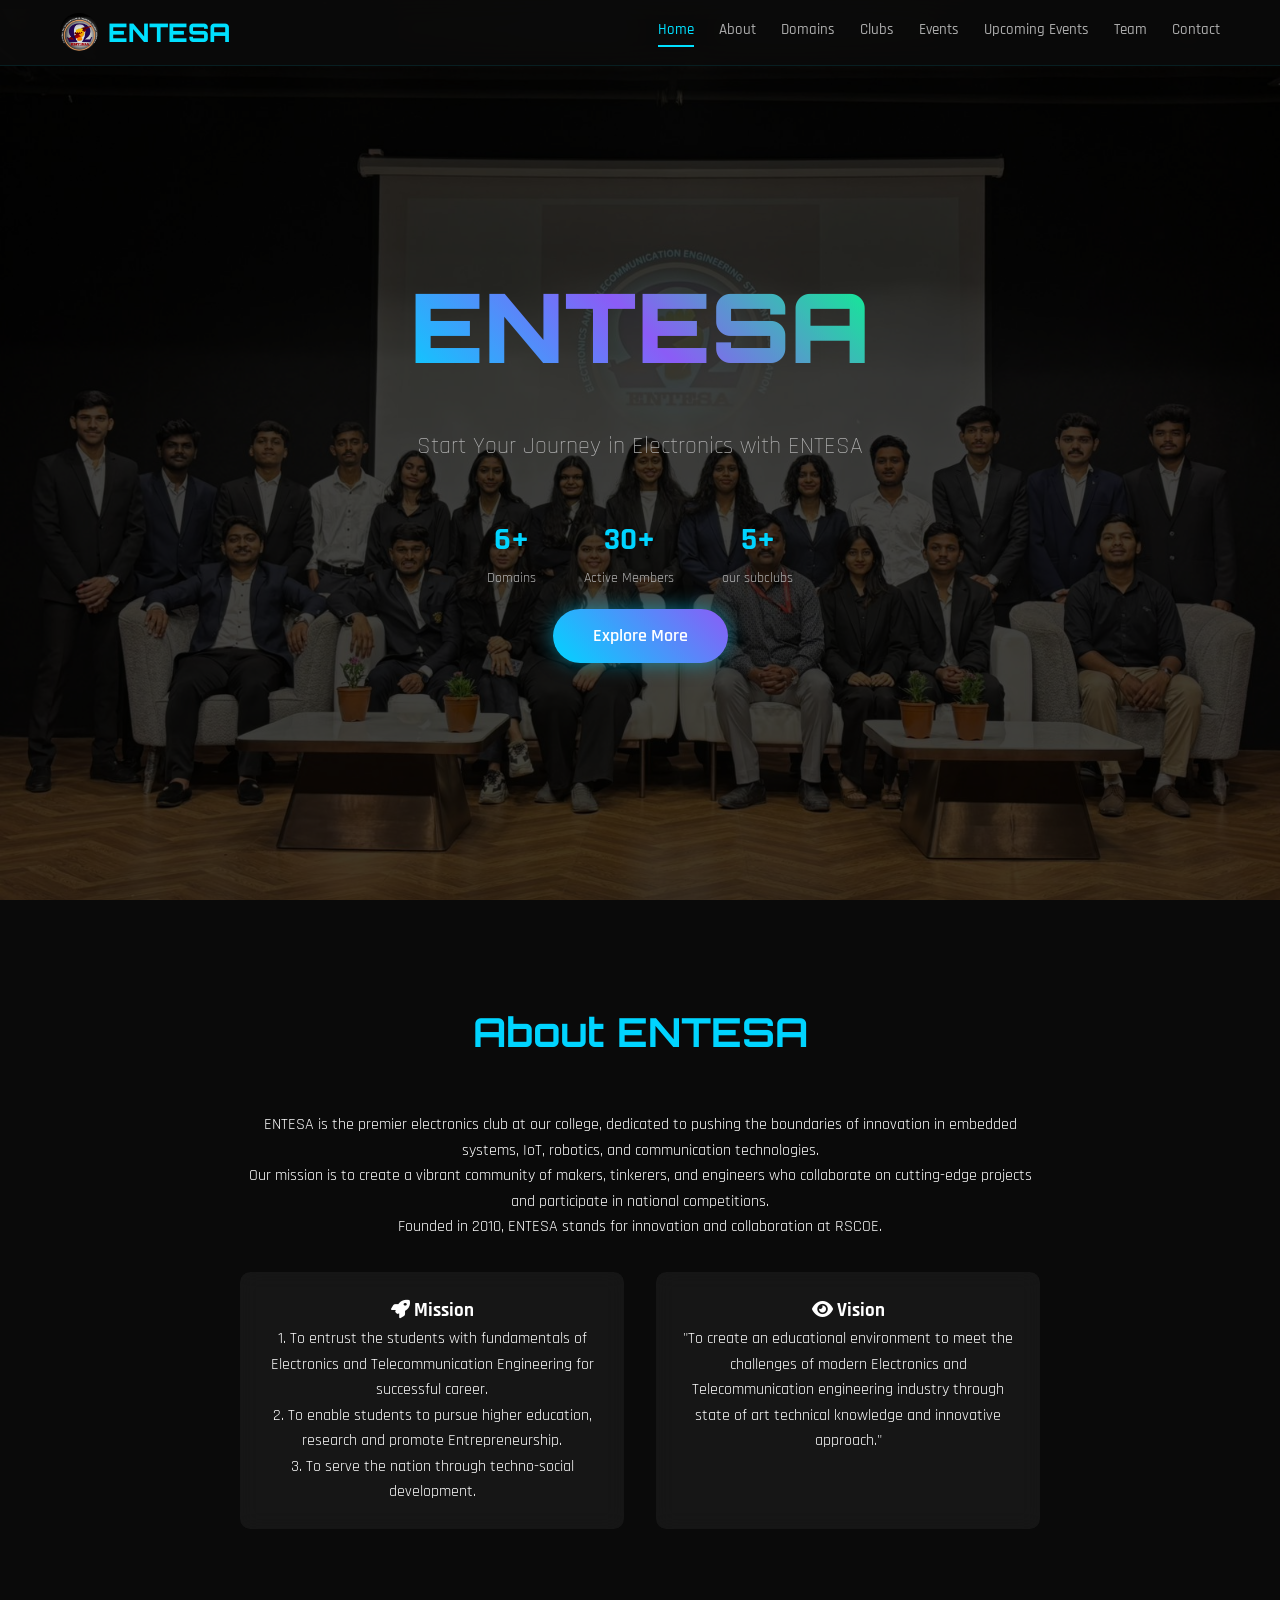
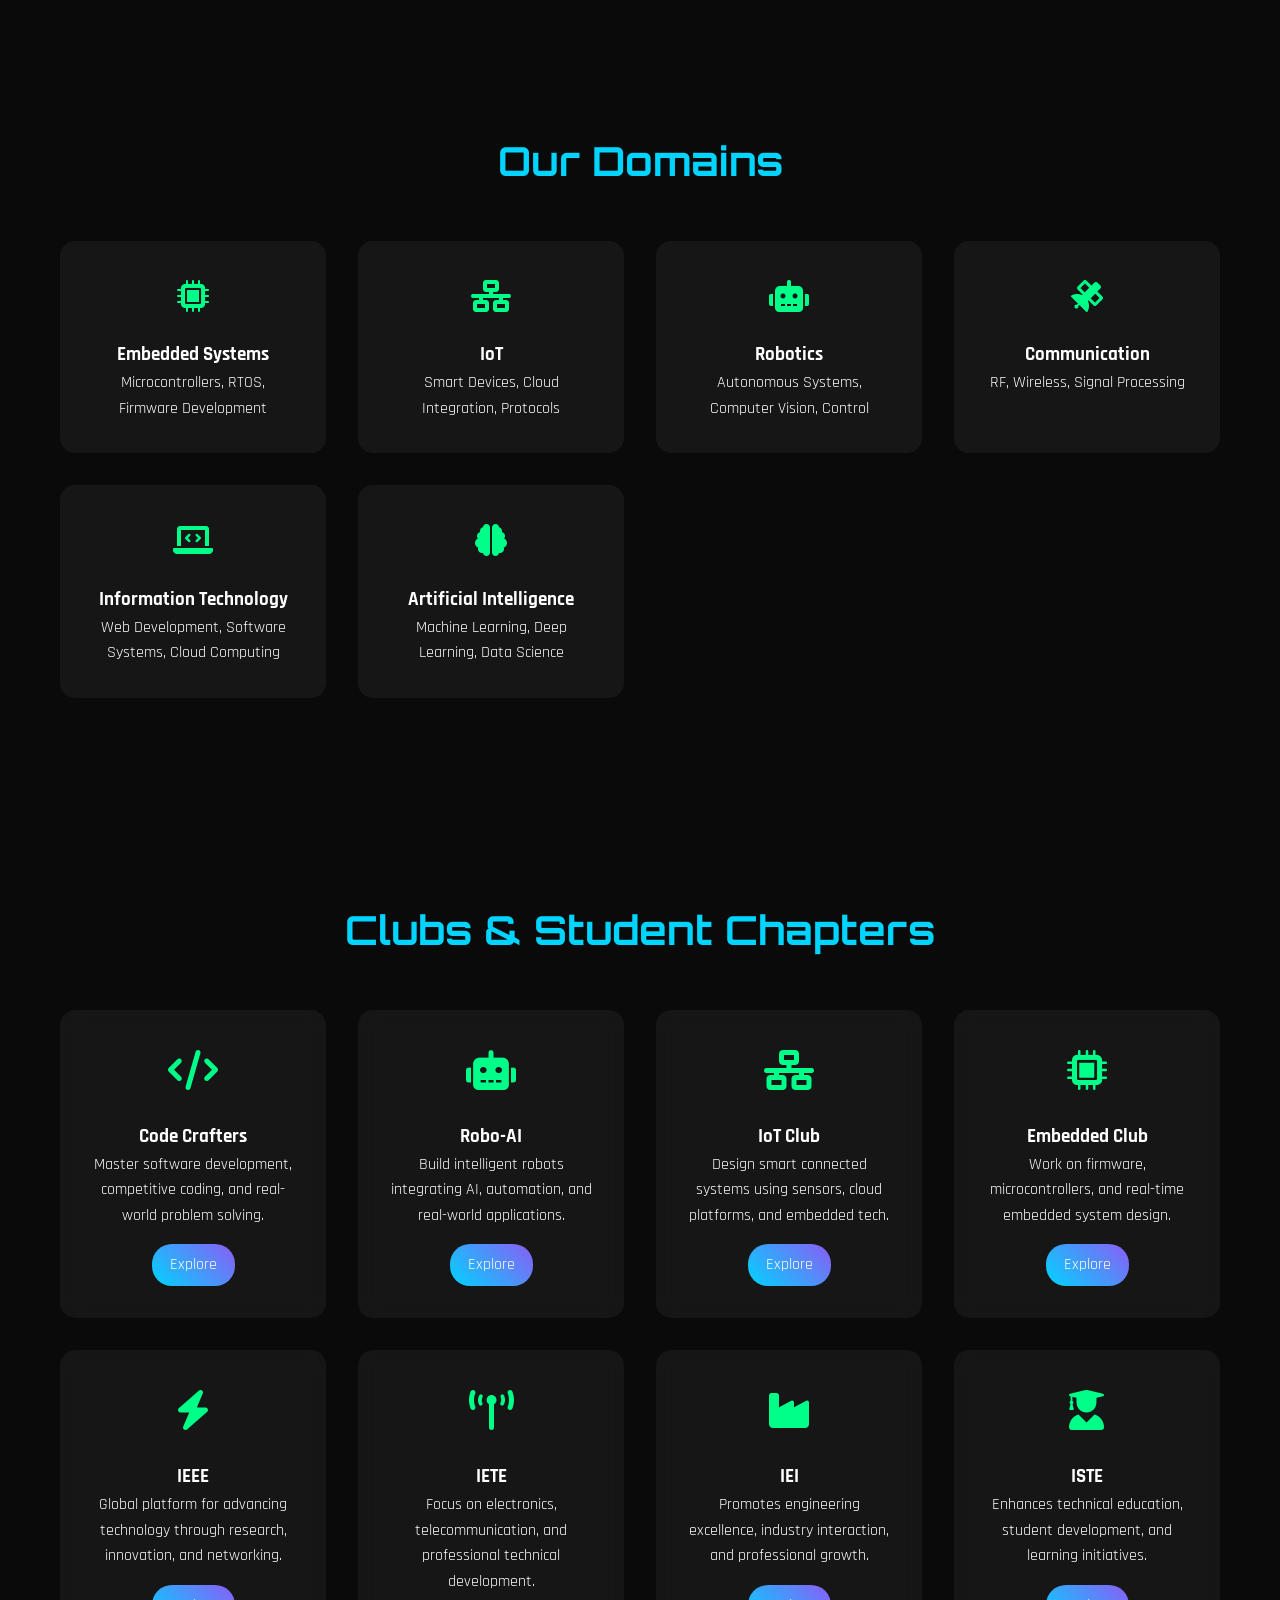
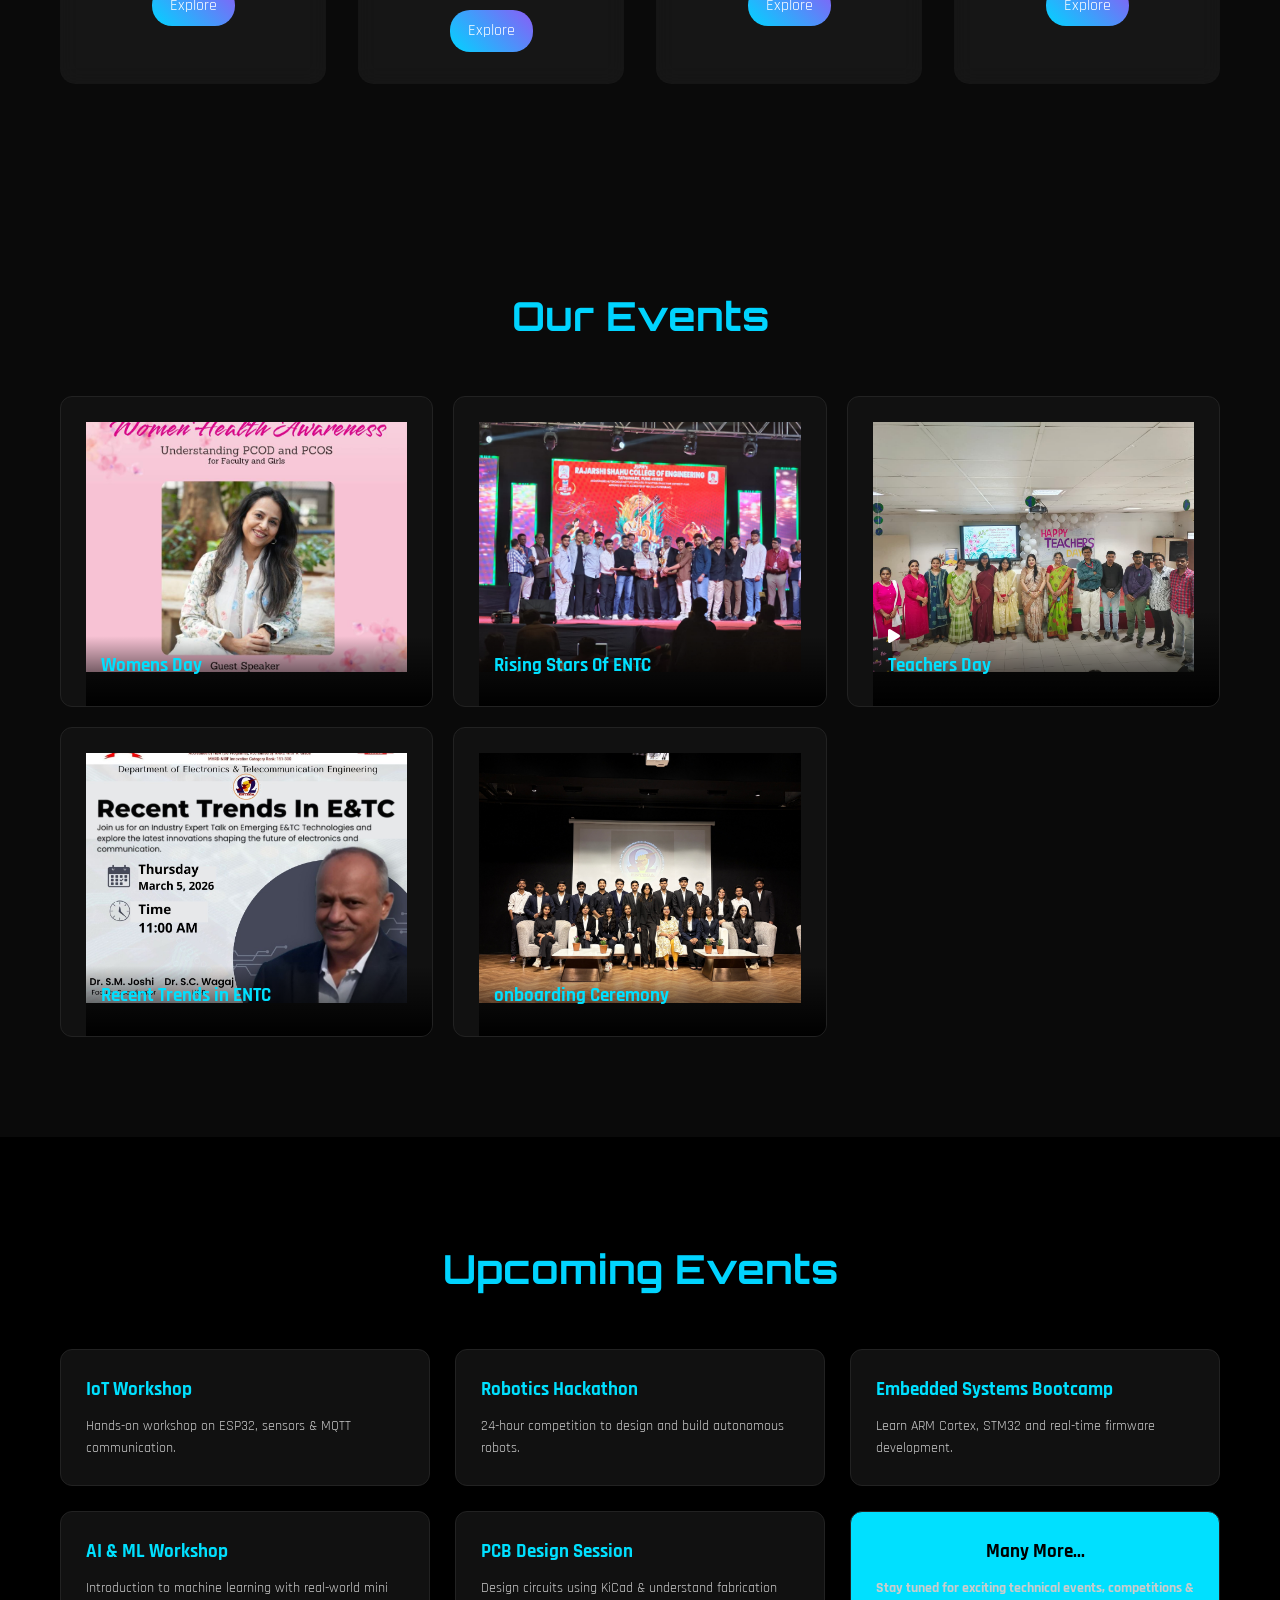
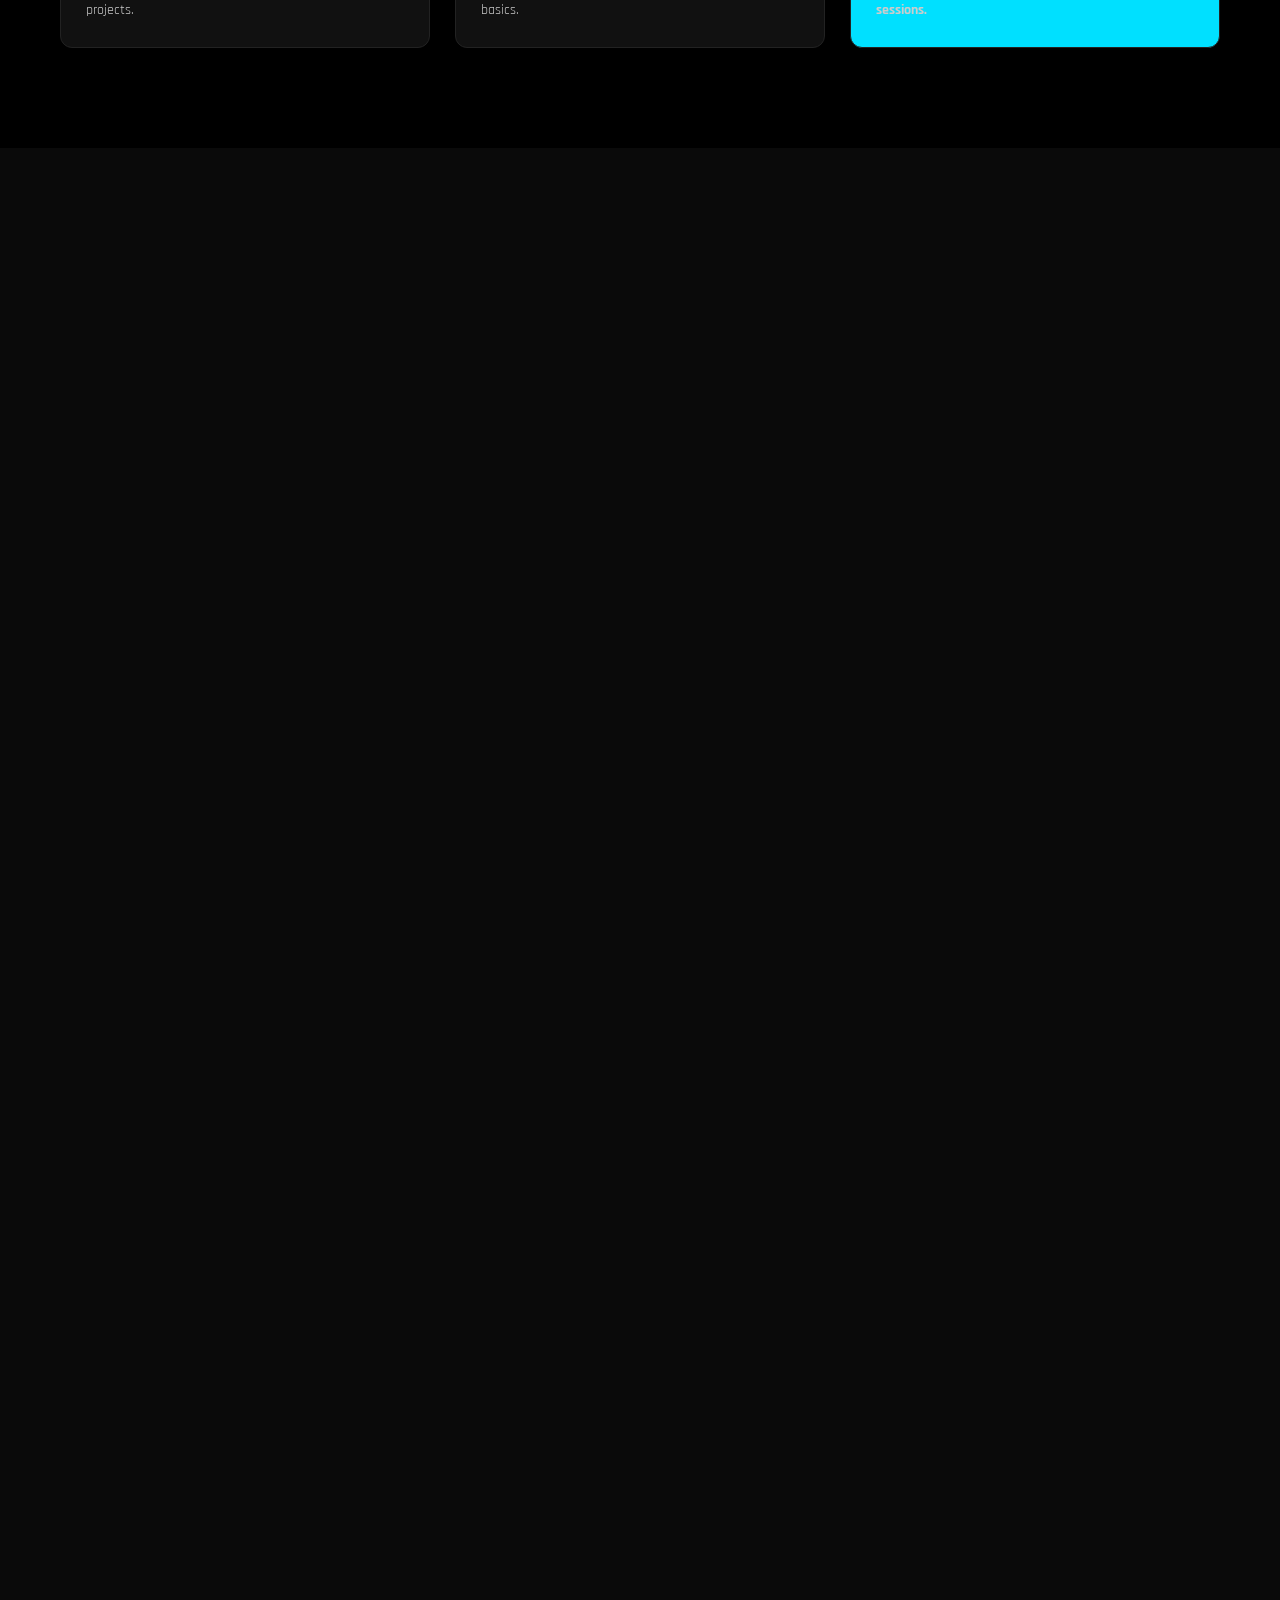
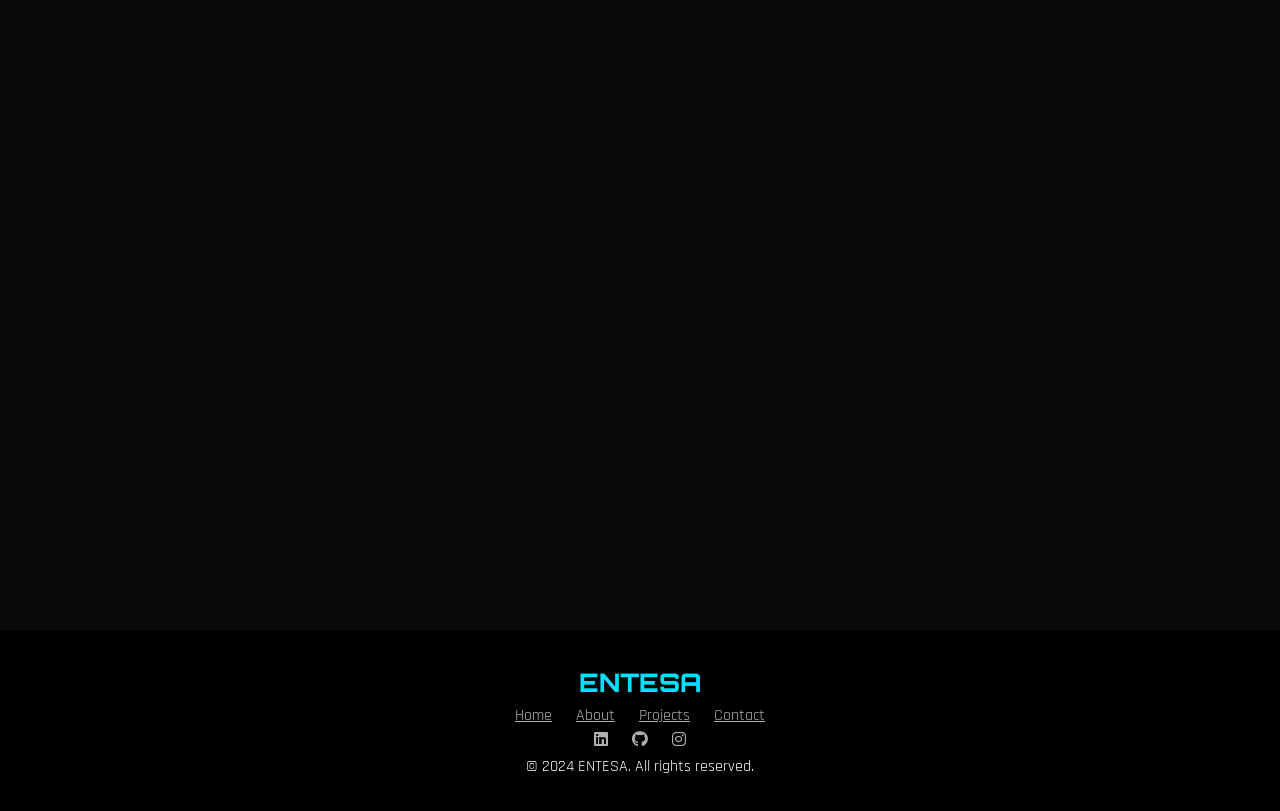
==== commit 73ff7e9a: "Update index.html" ====
--- a/index.html
+++ b/index.html
@@ -397,7 +397,7 @@
                         style="text-decoration: none;">
                         <div class="team-card ">
                             <div class="team-avatar">
-                                <img src="assets/Present/ayush.jpeg" alt="Ayush Jain">
+                                <img src="assets/Present/Ayush.jpeg" alt="Ayush Jain">
                             </div>
                             <h3 class="name">Ayush Jain</h3>
                             <span>Treasurer</span>
@@ -1027,4 +1027,4 @@
     <script src="script.js"></script>
 </body>
 
-</html>+</html>
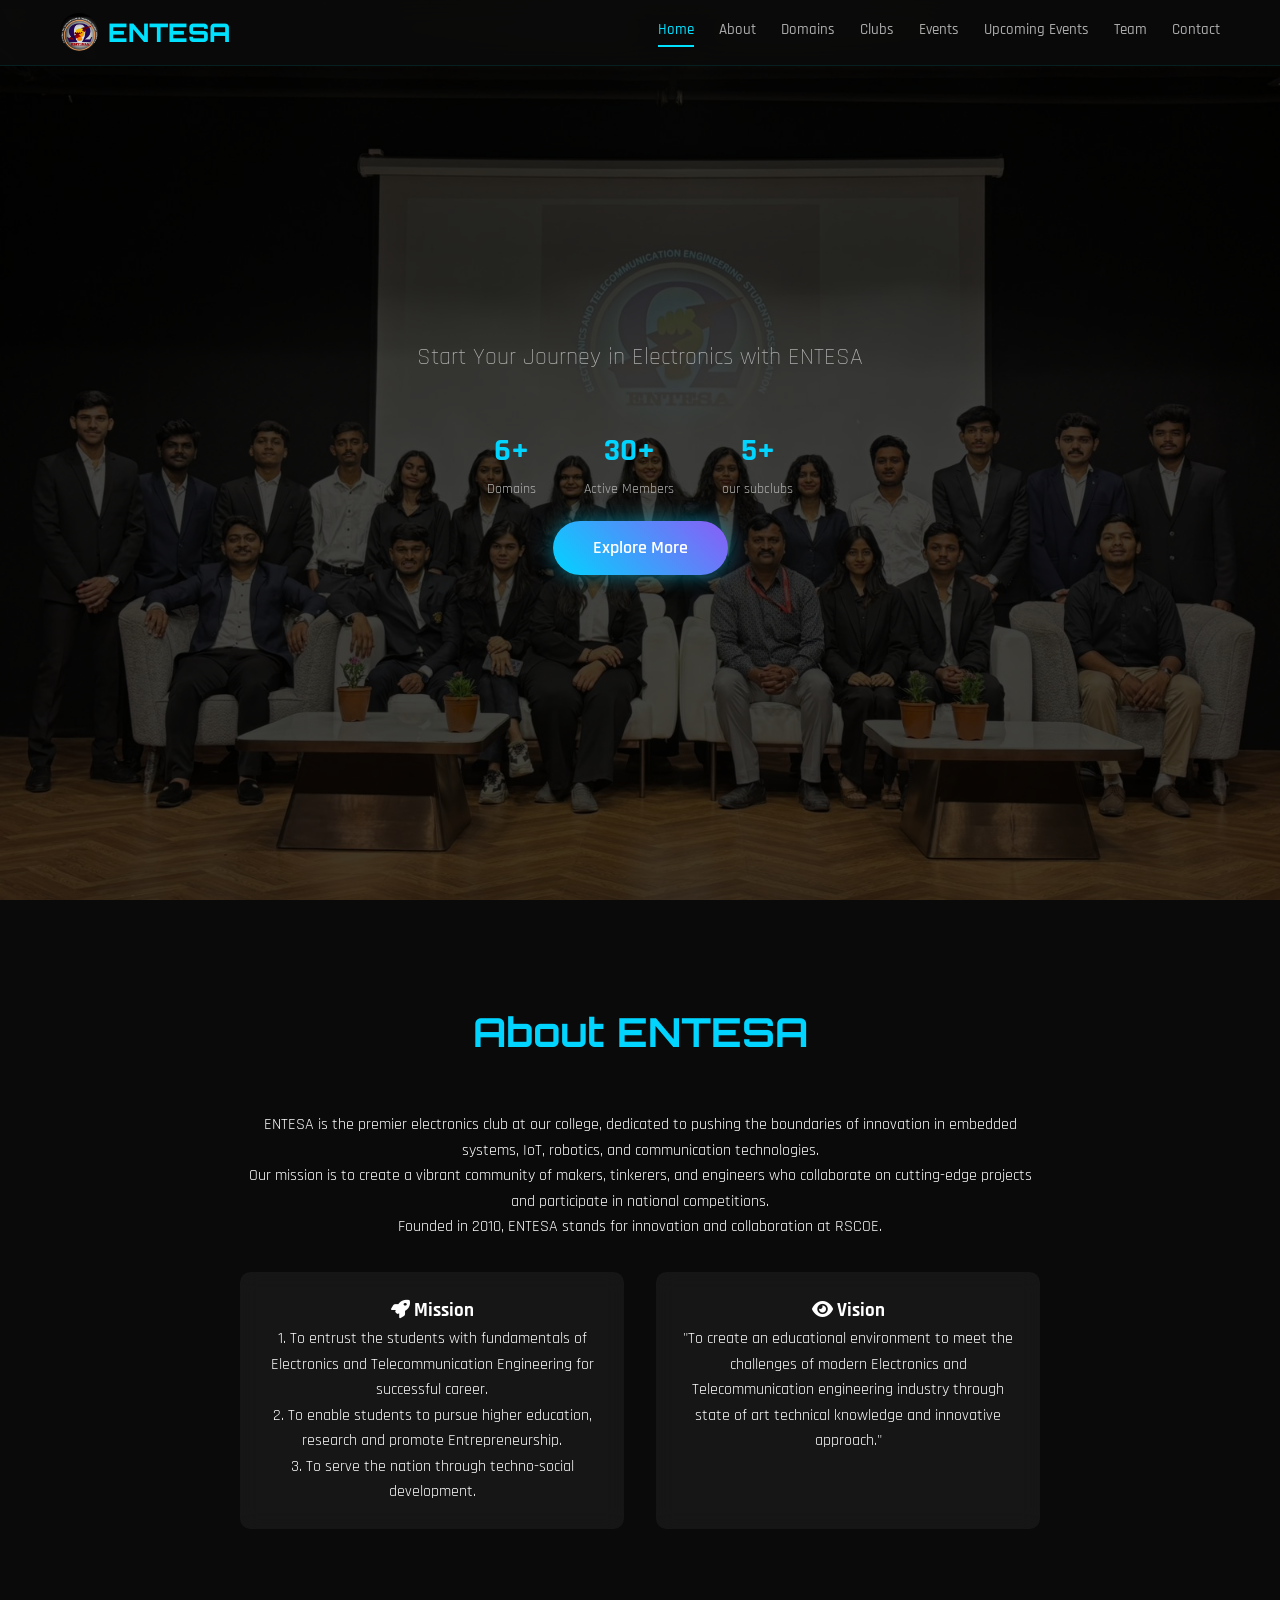
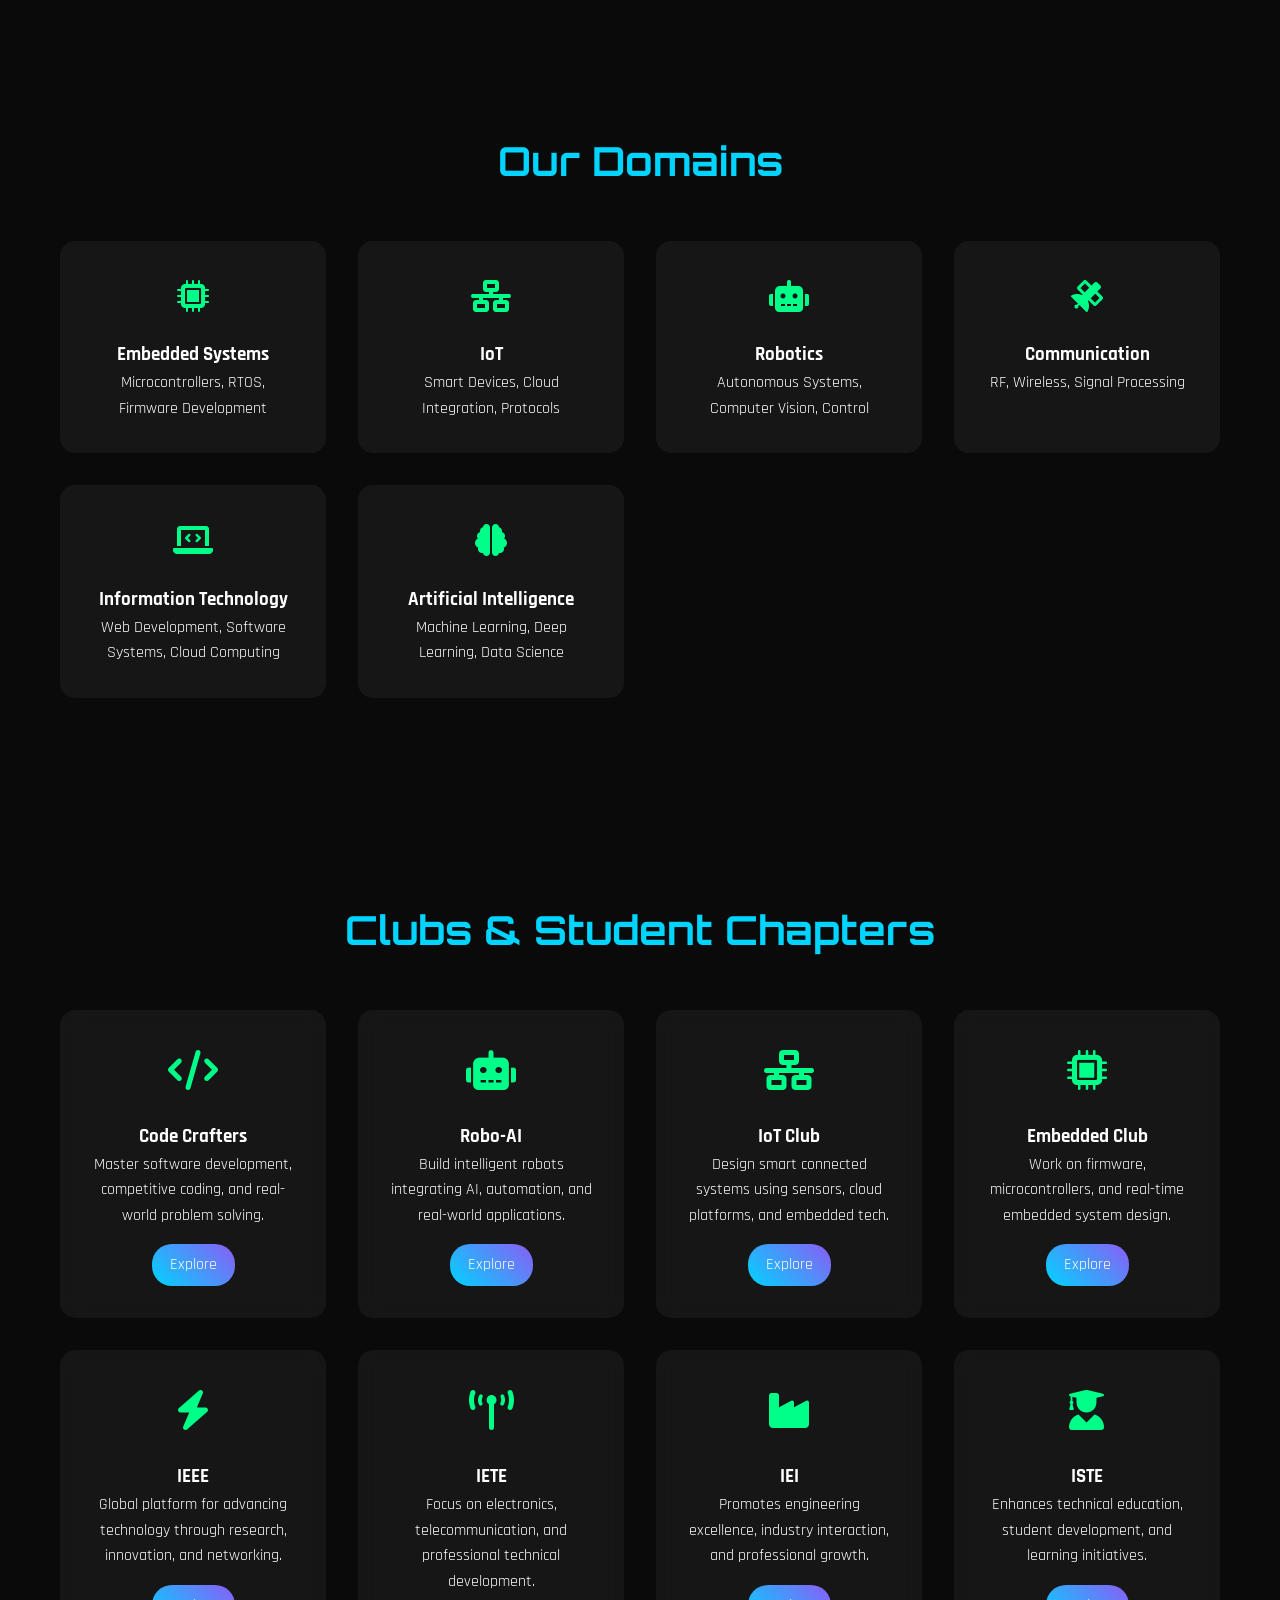
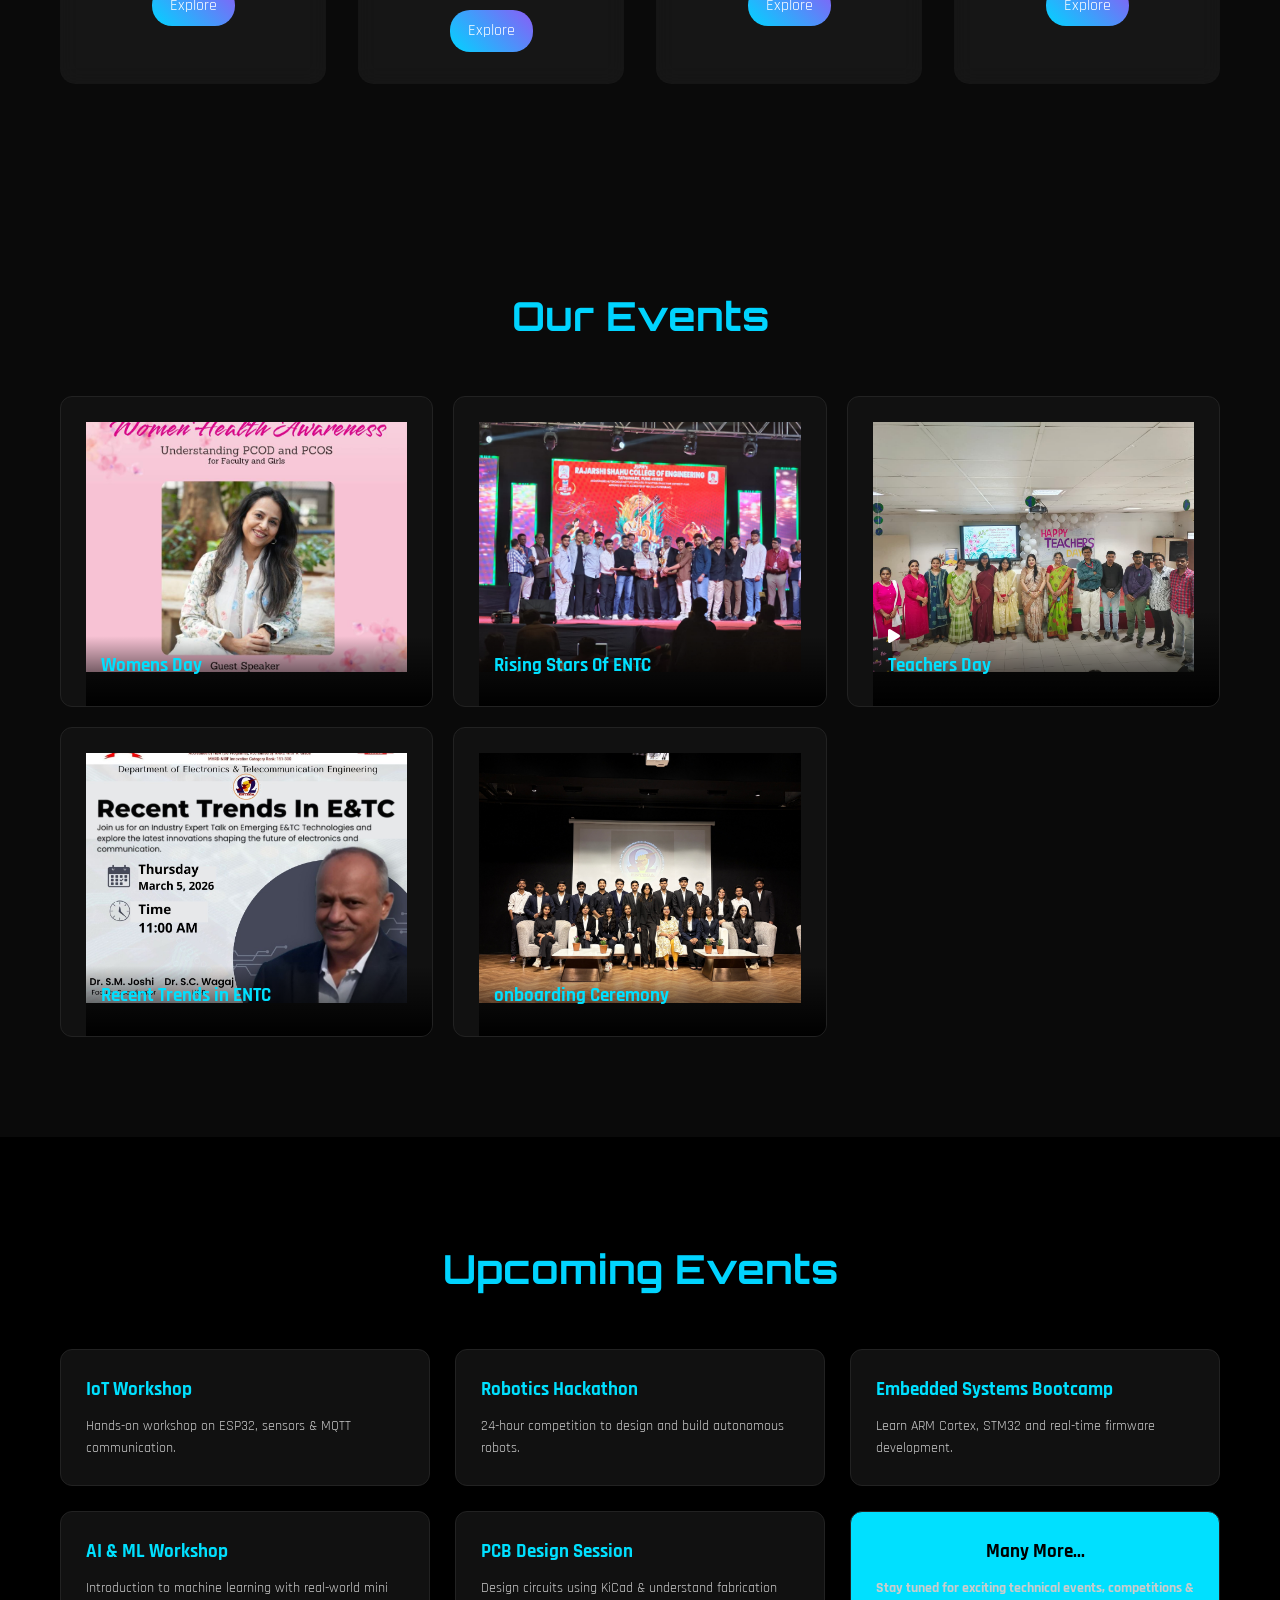
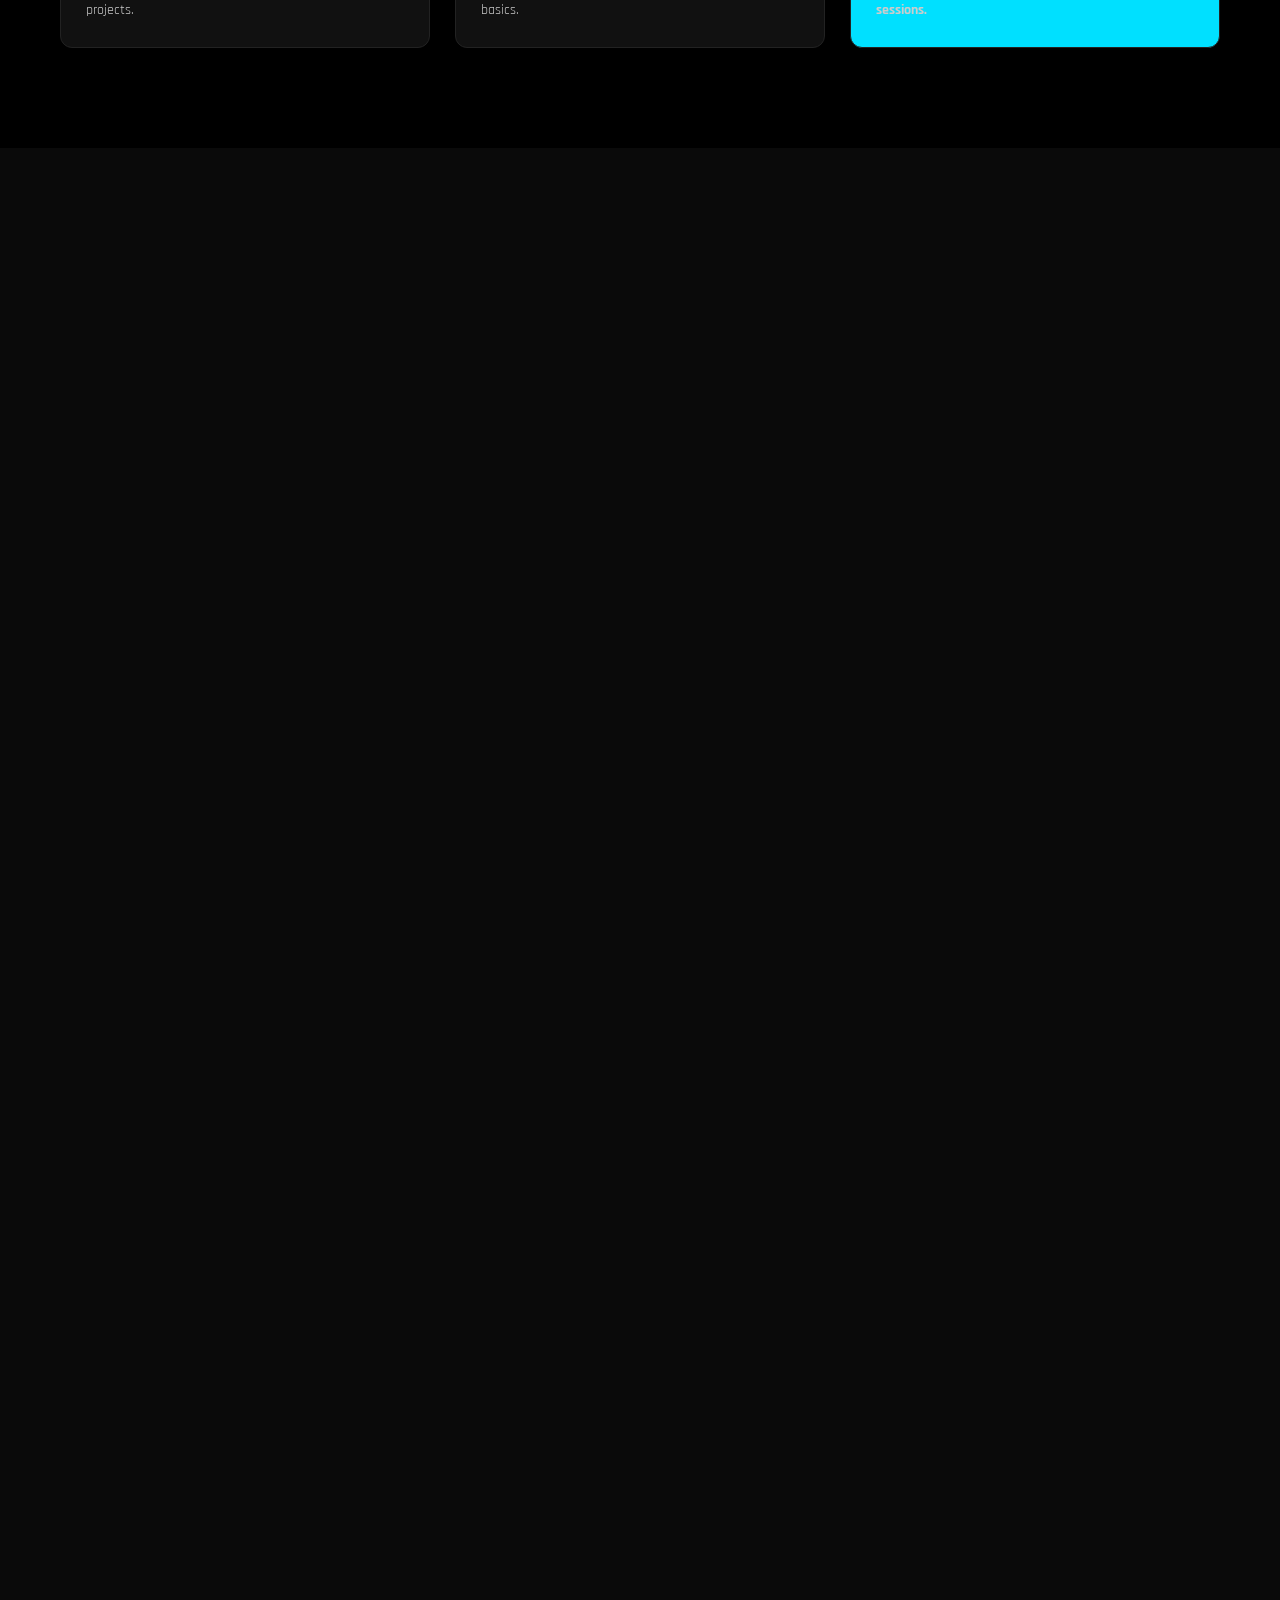
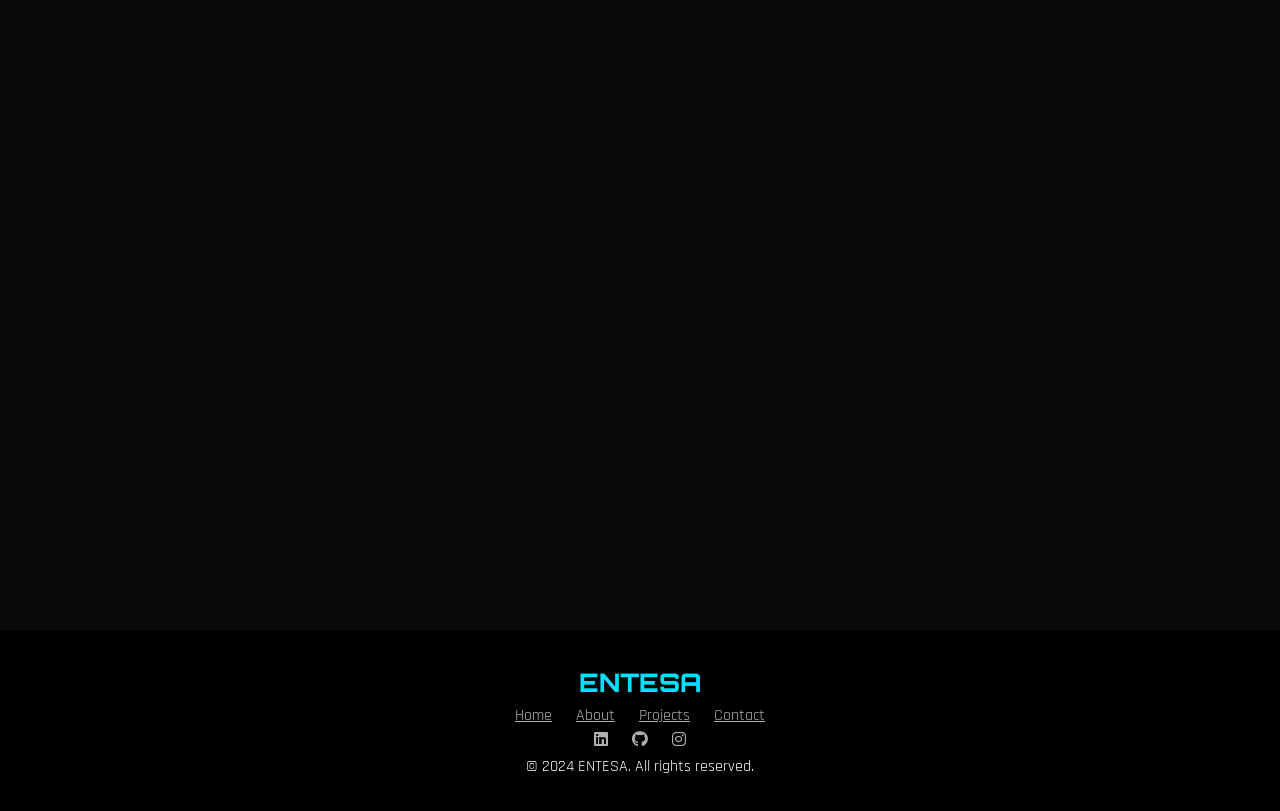
==== commit 069e0c32: "Add files via upload" ====
--- a/index.html
+++ b/index.html
@@ -1,1030 +1,1039 @@
-<!DOCTYPE html>
-<html lang="en">
-
-<head>
-    <meta charset="UTF-8">
-    <meta name="viewport" content="width=device-width, initial-scale=1.0">
-    <title>ENTESA - Innovating the Future of Electronics</title>
-    <link rel="stylesheet" href="style.css">
-    <link href="https://cdnjs.cloudflare.com/ajax/libs/font-awesome/6.0.0/css/all.min.css" rel="stylesheet">
-</head>
-
-<body>
-    <!-- Navigation -->
-    <nav class="navbar">
-        <div class="nav-container">
-            <div class="nav-logo">
-                <img src="assets/Logo.jpeg" alt="ENTESA Logo" class="logo-img">
-                <span class="logo-glow">ENTESA</span>
-            </div>
-            <div class="nav-menu" id="navMenu">
-                <a href="#home" class="nav-link">Home</a>
-                <a href="#about" class="nav-link">About</a>
-                <a href="#domains" class="nav-link">Domains</a>
-                <a href="#clubs" class="nav-link">Clubs</a>
-                <a href="#events" class="nav-link">Events</a>
-                <a href="#upcomingevents" class="nav-link">Upcoming Events</a>
-                <a href="#team" class="nav-link">Team</a>
-                <a href="#contact" class="nav-link">Contact</a>
-            </div>
-            <div class="hamburger" id="hamburger">
-                <span class="bar"></span>
-                <span class="bar"></span>
-                <span class="bar"></span>
-            </div>
-        </div>
-    </nav>
-
-    <!-- Hero Section -->
-    <section id="home" class="hero">
-        <div class="hero-content">
-            <h1 class="hero-title">
-                <span class="typing-text"></span>
-            </h1>
-            <p class="hero-subtitle">Start Your Journey in Electronics with ENTESA</p>
-            <div class="hero-stats">
-                <div class="stat">
-                    <span class="stat-number" data-target="150">6+</span>
-                    <span class="stat-label">Domains</span>
-                </div>
-                <div class="stat">
-                    <span class="stat-number" data-target="50">30+</span>
-                    <span class="stat-label">Active Members</span>
-                </div>
-                <div class="stat">
-                    <span class="stat-number" data-target="20">5+</span>
-                    <span class="stat-label">our subclubs</span>
-                </div>
-            </div>
-            <a href="#about" class="cta-button , nav-link">Explore More</a>
-        </div>
-    </section>
-
-    <!-- About Section -->
-    <section id="about" class="section">
-        <div class="container">
-            <h2 class="section-title">About ENTESA</h2>
-            <div class="about-content">
-                <div class="about-text">
-                    <p>ENTESA is the premier electronics club at our college, dedicated to pushing the boundaries of
-                        innovation in embedded systems, IoT, robotics, and communication technologies.</p>
-                    <p>Our mission is to create a vibrant community of makers, tinkerers, and engineers who collaborate
-                        on cutting-edge projects and participate in national competitions.</p>
-                    <p>Founded in 2010, ENTESA stands for innovation and collaboration at RSCOE.</p>
-                    <div class="mission-vision">
-                        <div class="mission">
-                            <h3><i class="fas fa-rocket"></i> Mission</h3>
-                            <p>1. To entrust the students with fundamentals of Electronics and Telecommunication
-                                Engineering for successful career.</p>
-                            <p>2. To enable students to pursue higher education, research and promote Entrepreneurship.
-                            </p>
-                            <p>3. To serve the nation through techno-social development.</p>
-                        </div>
-                        <div class="vision">
-                            <h3><i class="fas fa-eye"></i> Vision</h3>
-                            <p>"To create an educational environment to meet the challenges of modern Electronics and
-                                Telecommunication engineering industry through state of art technical knowledge and
-                                innovative approach."</p>
-                        </div>
-                    </div>
-                </div>
-            </div>
-        </div>
-    </section>
-
-    <!-- Domains Section -->
-    <section id="domains" class="section domains-section">
-        <div class="container">
-            <h2 class="section-title">Our Domains</h2>
-            <div class="domains-grid">
-                <div class="domain-card" data-aos="fade-up">
-                    <div class="domain-icon">
-                        <i class="fas fa-microchip"></i>
-                    </div>
-                    <h3>Embedded Systems</h3>
-                    <p>Microcontrollers, RTOS, Firmware Development</p>
-                </div>
-                <div class="domain-card" data-aos="fade-up" data-aos-delay="100">
-                    <div class="domain-icon">
-                        <i class="fas fa-network-wired"></i>
-                    </div>
-                    <h3>IoT</h3>
-                    <p>Smart Devices, Cloud Integration, Protocols</p>
-                </div>
-                <div class="domain-card" data-aos="fade-up" data-aos-delay="200">
-                    <div class="domain-icon">
-                        <i class="fas fa-robot"></i>
-                    </div>
-                    <h3>Robotics</h3>
-                    <p>Autonomous Systems, Computer Vision, Control</p>
-                </div>
-                <div class="domain-card" data-aos="fade-up" data-aos-delay="300">
-                    <div class="domain-icon">
-                        <i class="fas fa-satellite"></i>
-                    </div>
-                    <h3>Communication</h3>
-                    <p>RF, Wireless, Signal Processing</p>
-                </div>
-                <div class="domain-card" data-aos="fade-up" data-aos-delay="400">
-                    <div class="domain-icon">
-                        <i class="fas fa-laptop-code"></i>
-                    </div>
-                    <h3>Information Technology</h3>
-                    <p>Web Development, Software Systems, Cloud Computing</p>
-                </div>
-
-                <div class="domain-card" data-aos="fade-up" data-aos-delay="500">
-                    <div class="domain-icon">
-                        <i class="fas fa-brain"></i>
-                    </div>
-                    <h3>Artificial Intelligence</h3>
-                    <p>Machine Learning, Deep Learning, Data Science</p>
-                </div>
-            </div>
-        </div>
-    </section>
-
-    <!-- Clubs Section -->
-    <section id="clubs" class="section">
-    <div class="container">
-        <h2 class="section-title">Clubs & Student Chapters</h2>
-
-        <div class="clubs-grid">
-
-            <!-- CLUBS -->
-
-            <div class="club-card">
-                <div class="club-icon"><i class="fas fa-code"></i></div>
-                <h3>Code Crafters</h3>
-                <p>Master software development, competitive coding, and real-world problem solving.</p>
-                <a href="Code_crafters/index1.html" class="club-btn">Explore</a>
-            </div>
-
-            <div class="club-card">
-                <div class="club-icon"><i class="fas fa-robot"></i></div>
-                <h3>Robo-AI</h3>
-                <p>Build intelligent robots integrating AI, automation, and real-world applications.</p>
-                <a href="Robo_ai/robo-ai.html" class="club-btn">Explore</a>
-            </div>
-
-            <div class="club-card">
-                <div class="club-icon"><i class="fas fa-network-wired"></i></div>
-                <h3>IoT Club</h3>
-                <p>Design smart connected systems using sensors, cloud platforms, and embedded tech.</p>
-                <a href="iot-club/iot-club.html" class="club-btn">Explore</a>
-            </div>
-
-            <div class="club-card">
-                <div class="club-icon"><i class="fas fa-microchip"></i></div>
-                <h3>Embedded Club</h3>
-                <p>Work on firmware, microcontrollers, and real-time embedded system design.</p>
-                <a href="Embedded/embedded-club.html" class="club-btn">Explore</a>
-            </div>
-
-            <!-- STUDENT CHAPTERS -->
-
-            <div class="club-card highlight">
-                <div class="club-icon"><i class="fas fa-bolt"></i></div>
-                <h3>IEEE</h3>
-                <p>Global platform for advancing technology through research, innovation, and networking.</p>
-                <a href="IEEE/ieee.html" class="club-btn">Explore</a>
-            </div>
-
-            <div class="club-card highlight">
-                <div class="club-icon"><i class="fas fa-broadcast-tower"></i></div>
-                <h3>IETE</h3>
-                <p>Focus on electronics, telecommunication, and professional technical development.</p>
-                <a href="IETE/iete.html" class="club-btn">Explore</a>
-            </div>
-
-            <div class="club-card highlight">
-                <div class="club-icon"><i class="fas fa-industry"></i></div>
-                <h3>IEI</h3>
-                <p>Promotes engineering excellence, industry interaction, and professional growth.</p>
-                <a href="iei/iei.html" class="club-btn">Explore</a>
-            </div>
-
-            <div class="club-card highlight">
-                <div class="club-icon"><i class="fas fa-user-graduate"></i></div>
-                <h3>ISTE</h3>
-                <p>Enhances technical education, student development, and learning initiatives.</p>
-                <a href="iste/iste.html" class="club-btn">Explore</a>
-            </div>
-
-        </div>
-    </div>
-</section>
-
-    <!--Events done-->
-    <section id="events" class="section">
-        <div class="container">
-            <h2 class="section-title">Our Events</h2>
-
-            <div class="events-grid">
-
-                <div class="event-card" onclick="openEvent(0)">
-                    <img src="assets/Womens_day/1.jpeg">
-                    <div class="event-overlay">
-                        <h3>Womens Day</h3>
-                    </div>
-                </div>
-
-                <div class="event-card" onclick="openEvent(1)">
-                    <img src="assets/Rising_Stars/10.jpeg">
-                    <div class="event-overlay">
-                        <h3>Rising Stars Of ENTC</h3>
-                    </div>
-                </div>
-
-                <div class="event-card" onclick="openEvent(2)">
-                    <img src="assets/Teachers_day/1.jpeg">
-                    <div class="event-overlay">
-                        <i class="fas fa-play"></i>
-                        <h3>Teachers Day</h3>
-                    </div>
-                </div>
-
-                <div class="event-card" onclick="openEvent(3)">
-                    <img src="assets/Trends_Seminar/1.jpeg">
-                    <div class="event-overlay">
-                        <h3>Recent Trends in ENTC</h3>
-                    </div>
-                </div>
-
-                <div class="event-card" onclick="openEvent(4)">
-                    <img src="assets/onboarding/5.jpg">
-                    <div class="event-overlay">
-                        <h3>onboarding Ceremony</h3>
-                    </div>
-                </div>
-
-            </div>
-        </div>
-    </section>
-
-    <!-- MODAL SLIDER -->
-    <div class="event-modal" id="eventModal">
-        <div class="event-box">
-
-            <span class="close" onclick="closeEvent()">&times;</span>
-
-            <div id="modalMedia"></div>
-            <h3 id="modalTitle"></h3>
-            <p id="modalDesc"></p>
-
-            <div class="slider-controls">
-                <button onclick="prevSlide()">⟨</button>
-                <button onclick="nextSlide()">⟩</button>
-            </div>
-
-        </div>
-    </div>
-
-    <!-- Events Section -->
-    <section id="upcomingevents" class="section upcoming-section">
-        <div class="container">
-            <h2 class="section-title">Upcoming Events</h2>
-
-            <div class="upcoming-grid">
-
-                <div class="event-card">
-                    <h3>IoT Workshop</h3>
-                    <p>Hands-on workshop on ESP32, sensors & MQTT communication.</p>
-                </div>
-
-                <div class="event-card">
-                    <h3>Robotics Hackathon</h3>
-                    <p>24-hour competition to design and build autonomous robots.</p>
-                </div>
-
-                <div class="event-card">
-                    <h3>Embedded Systems Bootcamp</h3>
-                    <p>Learn ARM Cortex, STM32 and real-time firmware development.</p>
-                </div>
-
-                <div class="event-card">
-                    <h3>AI & ML Workshop</h3>
-                    <p>Introduction to machine learning with real-world mini projects.</p>
-                </div>
-
-                <div class="event-card">
-                    <h3>PCB Design Session</h3>
-                    <p>Design circuits using KiCad & understand fabrication basics.</p>
-                </div>
-
-                <div class="event-card highlight-card">
-                    <h3>Many More...</h3>
-                    <p>Stay tuned for exciting technical events, competitions & sessions.</p>
-                </div>
-
-            </div>
-        </div>
-    </section>
-
-    <section id="team" class="section">
-        <div class="container">
-            <h2 class="section-title">Our Team</h2>
-
-            <!-- Tabs -->
-            <div class="team-tabs">
-                <button class="tab-btn active" onclick="showTeam('current', event)">Current Members</button>
-                <button class="tab-btn" onclick="showTeam('past', event)">Past Members</button>
-            </div>
-
-            <!-- CURRENT MEMBERS -->
-            <div id="current" class="team-content active">
-                <!-- Visible Members -->
-                <div class="team-grid">
-
-                    <!-- 🔥 LEADERS -->
-                    <a href="https://www.linkedin.com/in/piyushgangarde" target="_blank" class="team-link"
-                        style="text-decoration: none;">
-                        <div class="team-card highlight">
-                            <div class="team-avatar">
-                                <img src="assets/Present/Piyush_sir.jpeg" alt="Prof. Piyush A. Gangarde">
-                            </div>
-                            <h3 class="name">Prof. Piyush A. Gangarde</h3>
-                            <span>Faculty Advisor</span>
-                        </div>
-                    </a>
-
-                    <a href="https://www.linkedin.com/in/aarya-thakare-ab46a82a7/" target="_blank" class="team-link"
-                        style="text-decoration: none;">
-                        <div class="team-card highlight">
-                            <div class="team-avatar">
-                                <img src="assets/Present/Aarya.jpeg" alt="Aarya Thakre">
-                            </div>
-                            <h3 class="name">Aarya Thakre</h3>
-                            <span>President</span>
-                        </div>
-                    </a>
-
-                    <a href="https://www.linkedin.com/in/ruchi-parekar-913a992b7/" target="_blank" class="team-link"
-                        style="text-decoration: none;">
-                        <div class="team-card highlight">
-                            <div class="team-avatar">
-                                <img src="assets/Present/Ruchi.jpeg" alt="Ruchi Parekar">
-                            </div>
-                            <h3 class="name">Ruchi Parekar</h3>
-                            <span>Vice President</span>
-                        </div>
-                    </a>
-
-                    <!-- 🔥 CORE TEAM -->
-                    <a href="https://www.linkedin.com/in/apurva-hole-01a129339/" target="_blank" class="team-link"
-                        style="text-decoration: none;">
-                        <div class="team-card">
-                            <div class="team-avatar">
-                                <img src="assets/Present/Apurva_hole.jpeg" alt="Apurva Hole">
-                            </div>
-                            <h3 class="name">Apurva Hole</h3>
-                            <span>Joint Secretary</span>
-                        </div>
-                    </a>
-
-                    <a href="https://www.linkedin.com/in/satej-pawar-b37a48388/" target="_blank" class="team-link"
-                        style="text-decoration: none;">
-                        <div class="team-card">
-                            <div class="team-avatar">
-                                <img src="assets/Present/Satej.jpeg" alt="Satej Pawar">
-                            </div>
-                            <h3 class="name">Satej Pawar</h3>
-                            <span>Joint Secretary</span>
-                        </div>
-                    </a>
-
-                    <a href="https://www.linkedin.com/in/ayush-jain-653b3a30a/" target="_blank" class="team-link"
-                        style="text-decoration: none;">
-                        <div class="team-card ">
-                            <div class="team-avatar">
-                                <img src="assets/Present/Ayush.jpeg" alt="Ayush Jain">
-                            </div>
-                            <h3 class="name">Ayush Jain</h3>
-                            <span>Treasurer</span>
-                        </div>
-                    </a>
-
-                    <a href="https://www.linkedin.com/in/mayur-jadhao-0562a9294/" target="_blank" class="team-link"
-                        style="text-decoration: none;">
-                        <div class="team-card">
-                            <div class="team-avatar">
-                                <img src="assets/Present/Mayur.jpeg" alt="Mayur Jadhao">
-                            </div>
-                            <h3 class="name"> Mayur Jadhao</h3>
-                            <span>Treasurer</span>
-                        </div>
-                    </a>
-
-                    <!-- 🔥 DEVELOPERS -->
-                    <a href="https://www.linkedin.com/in/piyushbodhe/" target="_blank" class="team-link"
-                        style="text-decoration: none;">
-                        <div class="team-card">
-                            <div class="team-avatar">
-                                <img src="assets/Present/Piyush.jpeg" alt="Piyush Bodhe">
-                            </div>
-                            <h3 class="name">Piyush Bodhe</h3>
-                            <span>Website Developer</span>
-                        </div>
-                    </a>
-
-                    <a href="https://www.linkedin.com/in/sarthak-jaronde-7ba33931b/" target="_blank" class="team-link"
-                        style="text-decoration: none;">
-                        <div class="team-card">
-                            <div class="team-avatar">
-                                <img src="assets/Present/Sarthak.jpeg" alt="Sarthak Jaronde">
-                            </div>
-                            <h3 class="name">Sarthak Jaronde</h3>
-                            <span>Website Developer</span>
-                        </div>
-                    </a>
-
-                    <a href="https://www.linkedin.com/in/swara-funde-30ba91335/" target="_blank" class="team-link"
-                        style="text-decoration: none;">
-                        <div class="team-card hidden current-hidden ">
-                            <div class="team-avatar">
-                                <img src="assets/Present/Swara.jpeg" alt="Swara Funde">
-                            </div>
-                            <h3 class="name">Swara Funde</h3>
-                            <span>Wall Magazine</span>
-                        </div>
-                    </a>
-
-                    <a href="https://www.linkedin.com/in/purva-nemade-16406b332/" target="_blank" class="team-link"
-                        style="text-decoration: none;">
-                        <div class="team-card hidden current-hidden ">
-                            <div class="team-avatar">
-                                <img src="assets/Present/Purva.jpeg" alt="Purva Nemade">
-                            </div>
-                            <h3 class="name">Purva Nemade</h3>
-                            <span>Wall Magazine</span>
-                        </div>
-                    </a>
-
-                    <!-- 🔥 MEDIA TEAM -->
-                    <a href="https://www.linkedin.com/in/swapnil-javale-b1b12a339/" target="_blank" class="team-link"
-                        style="text-decoration: none;">
-                        <div class="team-card hidden current-hidden ">
-                            <div class="team-avatar">
-                                <img src="assets/Present/Swapnil.jpeg" alt="Swapnil Javale">
-                            </div>
-                            <h3 class="name">Swapnil Javale</h3>
-                            <span>Social Media Manager</span>
-                        </div>
-                    </a>
-
-                    <a href="https://www.linkedin.com/in/vallabh-patil-7532b5331/" target="_blank" class="team-link"
-                        style="text-decoration: none;">
-                        <div class="team-card hidden current-hidden ">
-                            <div class="team-avatar">
-                                <img src="assets/Present/Vallabh.jpeg" alt="Vallabh Patil">
-                            </div>
-                            <h3 class="name">Vallabh Patil</h3>
-                            <span>Photography & Video Editing</span>
-                        </div>
-                    </a>
-
-                    <a href="https://www.linkedin.com/in/sushant-sevankar-7546bb337/" target="_blank" class="team-link"
-                        style="text-decoration: none;">
-                        <div class="team-card hidden current-hidden ">
-                            <div class="team-avatar">
-                                <img src="assets/Present/Sushant.jpeg" alt="Sushant Sevankar">
-                            </div>
-                            <h3 class="name">Sushant Sevankar</h3>
-                            <span>Photography & Video Editing</span>
-                        </div>
-                    </a>
-
-                    <a href="https://www.linkedin.com/in/vedesh-saraf-55112a339/" target="_blank" class="team-link"
-                        style="text-decoration: none;">
-                        <div class="team-card hidden current-hidden ">
-                            <div class="team-avatar">
-                                <img src="assets/Present/Vedesh.jpeg" alt="Vedesh Saraf">
-                            </div>
-                            <h3 class="name">Vedesh Saraf</h3>
-                            <span>Photography & Video Editing</span>
-                        </div>
-                    </a>
-
-                    <a href="https://www.linkedin.com/in/sumedh-gacche-376b19245/" target="_blank" class="team-link"
-                        style="text-decoration: none;">
-                        <div class="team-card hidden current-hidden">
-                            <div class="team-avatar">
-                                <img src="assets/Present/Sumedh.jpeg" alt="Sumedh Gacche">
-                            </div>
-                            <h3 class="name">Sumedh Gacche</h3>
-                            <span>Photography & Video Editing</span>
-                        </div>
-                    </a>
-
-                    <!-- 🔥 DOCUMENTATION -->
-                    <a href="https://www.linkedin.com/in/atharva-nevase-03b7b9290/" target="_blank" class="team-link"
-                        style="text-decoration: none;">
-                        <div class="team-card hidden current-hidden ">
-                            <div class="team-avatar">
-                                <img src="assets/Present/Atharv.jpeg" alt="Atharv Nevase">
-                            </div>
-                            <h3 class="name">Atharv Nevase</h3>
-                            <span>Documentation</span>
-                        </div>
-                    </a>
-
-                    <a href="https://www.linkedin.com/in/shreya-kulkarni-514060307/" target="_blank" class="team-link"
-                        style="text-decoration: none;">
-                        <div class="team-card hidden current-hidden ">
-                            <div class="team-avatar">
-                                <img src="assets/Present/Shreya.jpeg" alt="Shreya Kulkarni">
-                            </div>
-                            <h3 class="name">Shreya Kulkarni</h3>
-                            <span>Documentation</span>
-                        </div>
-                    </a>
-
-                    <a href="https://www.linkedin.com/in/parth-dubal-798130339/" target="_blank" class="team-link"
-                        style="text-decoration: none;">
-                        <div class="team-card hidden current-hidden ">
-                            <div class="team-avatar">
-                                <img src="assets/Present/Parth.jpeg" alt="Parth Dubal">
-                            </div>
-                            <h3 class="name">Parth Dubal</h3>
-                            <span>Documentation</span>
-                        </div>
-                    </a>
-
-
-                    <!-- 🔥 CULTURAL -->
-                    <a href="https://www.linkedin.com/in/rani-patile-43aa9b2b7/" target="_blank" class="team-link"
-                        style="text-decoration: none;">
-                        <div class="team-card hidden current-hidden">
-                            <div class="team-avatar">
-                                <img src="assets/Present/Rani.jpeg" alt="Rani Patile">
-                            </div>
-                            <h3 class="name">Rani Patile</h3>
-                            <span>Cultural</span>
-                        </div>
-                    </a>
-
-                    <a href="https://www.linkedin.com/in/rutuja-joshi-136110327/" target="_blank" class="team-link"
-                        style="text-decoration: none;">
-                        <div class="team-card hidden current-hidden ">
-                            <div class="team-avatar">
-                                <img src="assets/Present/Rutuja.jpeg" alt="Rutuja Joshi">
-                            </div>
-                            <h3 class="name">Rutuja Joshi</h3>
-                            <span>Cultural</span>
-                        </div>
-                    </a>
-
-                    <a href="https://www.linkedin.com/in/shrishail-chavan-961497327/" target="_blank" class="team-link"
-                        style="text-decoration: none;">
-                        <div class="team-card hidden current-hidden">
-                            <div class="team-avatar">
-                                <img src="assets/Present/Shrishail.jpeg" alt="Shrishail Chavan">
-                            </div>
-                            <h3 class="name">Shrishail Chavan</h3>
-                            <span>Cultural</span>
-                        </div>
-                    </a>
-
-                    <a href="https://www.linkedin.com/in/shravni-deshpande-376b19245/" target="_blank" class="team-link"
-                        style="text-decoration: none;">
-                        <div class="team-card hidden current-hidden ">
-                            <div class="team-avatar">
-                                <img src="assets/Present/Shravni.jpeg" alt="Shravni Deshpande">
-                            </div>
-                            <h3 class="name">Shravni Deshpande</h3>
-                            <span>Cultural</span>
-                        </div>
-                    </a>
-
-                    <a href="https://www.linkedin.com/in/atharva-raut-233222362/" target="_blank" class="team-link"
-                        style="text-decoration: none;">
-                        <div class="team-card hidden current-hidden">
-                            <div class="team-avatar">
-                                <img src="assets/Present/Atharv_raut.jpeg" alt="Atharv Raut">
-                            </div>
-                            <h3 class="name">Atharv Raut</h3>
-                            <span>Cultural</span>
-                        </div>
-                    </a>
-
-                    <!-- 🔥 SPORTS -->
-                    <a href="https://www.linkedin.com/in/sakshi-nadgaundi-595b01293/" target="_blank" class="team-link"
-                        style="text-decoration: none;">
-                        <div class="team-card hidden current-hidden">
-                            <div class="team-avatar">
-                                <img src="assets/Present/Sakshi.jpeg" alt="Sakshi Nadgaundi">
-                            </div>
-                            <h3 class="name">Sakshi Nadgaundi</h3>
-                            <span>Sports</span>
-                        </div>
-                    </a>
-
-                    <a href="https://www.linkedin.com/in/naman-tale-376b19245/" target="_blank" class="team-link"
-                        style="text-decoration: none;">
-                        <div class="team-card hidden current-hidden ">
-                            <div class="team-avatar">
-                                <img src="assets/Present/Naman.jpeg" alt="Naman Tale">
-                            </div>
-                            <h3 class="name">Naman Tale</h3>
-                            <span>Sports</span>
-                        </div>
-                    </a>
-
-                    <!-- 🔥 ADVISORY -->
-                    <a href="https://www.linkedin.com/in/abhay-nagare-1b92a62b7/" target="_blank" class="team-link"
-                        style="text-decoration: none;">
-                        <div class="team-card hidden current-hidden">
-                            <div class="team-avatar">
-                                <img src="assets/Present/Abhay.jpeg" alt="Abhay Nagare">
-                            </div>
-                            <h3 class="name">Abhay Nagare</h3>
-                            <span>Club Advisory</span>
-                        </div>
-                    </a>
-
-                    <a href="https://www.linkedin.com/in/tanaya-kalapure-450aaa288/" target="_blank" class="team-link"
-                        style="text-decoration: none;">
-                        <div class="team-card hidden current-hidden">
-                            <div class="team-avatar">
-                                <img src="assets/Present/Tanaya.jpeg" alt="Tanaya Kalapure">
-                            </div>
-                            <h3 class="name">Tanaya Kalapure</h3>
-                            <span>Club Advisory</span>
-                        </div>
-                    </a>
-
-                    <div class="view-more">
-                        <button class="view-more-btn" onclick="toggleMembers('current', this)">
-                            <span>View More</span>
-                            <i class="fas fa-chevron-down"></i>
-                        </button>
-                    </div>
-                </div>
-            </div>
-
-            <!-- PAST MEMBERS -->
-            <div id="past" class="team-content">
-                <!-- Visible Members -->
-                <div class="team-grid">
-
-                    <!-- 🔥 LEADERS -->
-                    <a href="https://www.linkedin.com/in/sunayna-chaudhari-53466960/" target="_blank" class="team-link"
-                        style="text-decoration: none;">
-                        <div class="team-card highlight">
-                            <div class="team-avatar">
-                                <img src="assets/Past/Sunaina.jpeg" alt="Prof. Sunaina">
-                            </div>
-                            <h3 class="name">Prof. Sunaina S. Chaudhari</h3>
-                            <span>Faculty Advisor</span>
-                        </div>
-                    </a>
-
-                    <a href="https://www.linkedin.com/in/abhay-nagare-1b92a62b7/" target="_blank" class="team-link"
-                        style="text-decoration: none;">
-                        <div class="team-card highlight">
-                            <div class="team-avatar">
-                                <img src="assets/Past/abhay.jpeg" alt="Abhay Nagare">
-                            </div>
-                            <h3 class="name">Abhay Nagare</h3>
-                            <span>President</span>
-                        </div>
-                    </a>
-
-                    <a href="https://www.linkedin.com/in/sonali19kadam/" target="_blank" class="team-link"
-                        style="text-decoration: none;">
-                        <div class="team-card highlight">
-                            <div class="team-avatar">
-                                <img src="assets/Past/sonali.jpeg" alt="Sonali Kadam">
-                            </div>
-                            <h3 class="name">Sonali Kadam</h3>
-                            <span>Vice President</span>
-                        </div>
-                    </a>
-
-                    <!-- 🔥 CORE TEAM -->
-                    <a href="https://www.linkedin.com/in/tanaya-kalapure-450aaa288/" target="_blank" class="team-link"
-                        style="text-decoration: none;">
-                        <div class="team-card">
-                            <div class="team-avatar">
-                                <img src="assets/Past/tanaya.jpeg" alt="Tanaya">
-                            </div>
-                            <h3 class="name">Tanaya Kalapure</h3>
-                            <span>Joint Secretary</span>
-                        </div>
-                    </a>
-
-                    <a href="https://www.linkedin.com/in/abhishek-shinde-18047a2b7/" target="_blank" class="team-link"
-                        style="text-decoration: none;">
-                        <div class="team-card">
-                            <div class="team-avatar">
-                                <img src="assets/Past/abhishekh.jpeg" alt="abhishekh">
-                            </div>
-                            <h3 class="name">Abhishek Shinde</h3>
-                            <span>Joint Secretary</span>
-                        </div>
-                    </a>
-
-                    <a href="https://www.linkedin.com/in/mihir-datir-b93b33212/" target="_blank" class="team-link"
-                        style="text-decoration: none;">
-                        <div class="team-card">
-                            <div class="team-avatar">
-                                <img src="assets/Past/mihir.jpeg" alt="Mihir">
-                            </div>
-                            <h3 class="name">Mihir Datir</h3>
-                            <span>Treasurer</span>
-                        </div>
-                    </a>
-
-                    <a href="https://www.linkedin.com/in/akash-deshmukh-079847235/" target="_blank" class="team-link"
-                        style="text-decoration: none;">
-                        <div class="team-card">
-                            <div class="team-avatar">
-                                <img src="assets/Past/akash.jpeg" alt="Akash">
-                            </div>
-                            <h3 class="name">Akash Deshmukh</h3>
-                            <span>Treasurer</span>
-                        </div>
-                    </a>
-
-
-                    <!-- 🔥 DEVELOPERS -->
-                    <a href="https://www.linkedin.com/in/krishna-gadam-7122b02b7/" target="_blank" class="team-link"
-                        style="text-decoration: none;">
-                        <div class="team-card">
-                            <div class="team-avatar">
-                                <img src="assets/Past/krishna.jpeg" alt="Krishna">
-                            </div>
-                            <h3 class="name">Krishna Gadam</h3>
-                            <span>Website Developer</span>
-                        </div>
-                    </a>
-
-                    <a href="https://www.linkedin.com/in/sumeet-bonde-aaa980259/" target="_blank" class="team-link"
-                        style="text-decoration: none;">
-                        <div class="team-card">
-                            <div class="team-avatar">
-                                <img src="assets/Past/Sumet.jpeg" alt="Sumet">
-                            </div>
-                            <h3 class="name">Sumeet Bonde</h3>
-                            <span>Website Developer</span>
-                        </div>
-                    </a>
-
-                    <a href="https://www.linkedin.com/in/navalmeragu/" target="_blank" class="team-link"
-                        style="text-decoration: none;">
-                        <div class="team-card hidden past-hidden">
-                            <div class="team-avatar">
-                                <img src="assets/Past/Naval.jpeg" alt="Naval">
-                            </div>
-                            <h3 class="name">Naval Meragu</h3>
-                            <span>Website Developer</span>
-                        </div>
-                    </a>
-
-                    <a href="https://www.linkedin.com/in/kshitij-navture-220a81250/" target="_blank" class="team-link"
-                        style="text-decoration: none;">
-                        <div class="team-card hidden past-hidden">
-                            <div class="team-avatar">
-                                <img src="assets/Past/kshitij.jpeg" alt="Kshitij">
-                            </div>
-                            <h3 class="name">Kshitij Navture</h3>
-                            <span>Wall Magazine</span>
-                        </div>
-                    </a>
-
-                    <a href="https://www.linkedin.com/in/sakshi-darekar-3ab980259/" target="_blank" class="team-link"
-                        style="text-decoration: none;">
-                        <div class="team-card hidden past-hidden">
-                            <div class="team-avatar">
-                                <img src="assets/Past/sakshi.jpeg" alt="Sakshi Darekar">
-                            </div>
-                            <h3 class="name">Sakshi Darekar</h3>
-                            <span>Wall Magazine</span>
-                        </div>
-                    </a>
-
-                    <!-- 🔥 MEDIA TEAM -->
-                    <a href="https://www.linkedin.com/in/vallabh-patil-7532b5331/" target="_blank" class="team-link"
-                        style="text-decoration: none;">
-                        <div class="team-card hidden past-hidden">
-                            <div class="team-avatar">
-                                <img src="assets/Present/Vallabh.jpeg" alt="Vallabh Patil">
-                            </div>
-                            <h3 class="name">Vallabh Patil</h3>
-                            <span>Photography & Video Editing</span>
-                        </div>
-                    </a>
-
-                    <!-- 🔥 DOCUMENTATION -->
-                    <a href="https://www.linkedin.com/in/akhileshpatil2000/" target="_blank" class="team-link"
-                        style="text-decoration: none;">
-                        <div class="team-card hidden past-hidden">
-                            <div class="team-avatar">
-                                <img src="assets/Past/akhilesh.jpeg" alt="Akhilesh">
-                            </div>
-                            <h3 class="name">Akhilesh Patil</h3>
-                            <span>Documentation</span>
-                        </div>
-                    </a>
-
-                    <a href="https://www.linkedin.com/in/pranali-pawar-15s2004/" target="_blank" class="team-link"
-                        style="text-decoration: none;">
-                        <div class="team-card hidden past-hidden">
-                            <div class="team-avatar">
-                                <img src="assets/Past/Pranali.jpeg" alt="Pranali">
-                            </div>
-                            <h3 class="name">Pranali Pawar</h3>
-                            <span>Documentation</span>
-                        </div>
-                    </a>
-
-                    <!-- 🔥 CULTURAL -->
-                    <a href="https://www.linkedin.com/in/anamika-bhosale/" target="_blank" class="team-link"
-                        style="text-decoration: none;">
-                        <div class="team-card hidden past-hidden">
-                            <div class="team-avatar">
-                                <img src="assets/Past/Anamika.jpeg" alt="Anamika">
-                            </div>
-                            <h3 class="name">Anamika Bhosale</h3>
-                            <span>Cultural</span>
-                        </div>
-                    </a>
-
-                    <a href="https://www.linkedin.com/in/mrunal-p-45280b259/" target="_blank" class="team-link"
-                        style="text-decoration: none;">
-                        <div class="team-card hidden past-hidden">
-                            <div class="team-avatar">
-                                <img src="assets/Past/Mrunal.jpeg" alt="Mrunal">
-                            </div>
-                            <h3 class="name">Mrunal Pansare</h3>
-                            <span>Cultural</span>
-                        </div>
-                    </a>
-
-                    <a href="https://www.linkedin.com/in/ayush-u/" target="_blank" class="team-link"
-                        style="text-decoration: none;">
-                        <div class="team-card hidden past-hidden">
-                            <div class="team-avatar">
-                                <img src="assets/Past/Ayush.jpeg" alt="ayush">
-                            </div>
-                            <h3 class="name">Ayush Upadyay</h3>
-                            <span>Cultural</span>
-                        </div>
-                    </a>
-
-
-                    <!-- 🔥 SPORTS -->
-                    <a href="https://www.linkedin.com/in/chaitanya-gandhile-a5b096205/" target="_blank"
-                        class="team-link" style="text-decoration: none;">
-                        <div class="team-card hidden past-hidden">
-                            <div class="team-avatar">
-                                <img src="assets/Past/chaitanya.jpeg" alt="chaitanya">
-                            </div>
-                            <h3 class="name">Chaitanya Gandhile</h3>
-                            <span>Sports</span>
-                        </div>
-                    </a>
-
-                    <a href="https://www.linkedin.com/in/tejas-patil-a666a1259/" target="_blank" class="team-link"
-                        style="text-decoration: none;">
-
-                        <div class="team-card hidden past-hidden">
-                            <div class="team-avatar">
-                                <img src="assets/Past/Tejas.jpeg" alt="Tejas">
-                            </div>
-                            <h3 class="name">Tejas Patil</h3>
-                            <span>Sports</span>
-                        </div>
-                    </a>
-
-                    <a href="https://www.linkedin.com/in/tanvi-wankhede-37aaa02b7/" target="_blank" class="team-link"
-                        style="text-decoration: none;">
-                        <div class="team-card hidden past-hidden">
-                            <div class="team-avatar">
-                                <img src="assets/Past/Tanvi.jpeg" alt="tanvi">
-                            </div>
-                            <h3 class="name">Tanvi Wankhede</h3>
-                            <span>Sports</span>
-                        </div>
-                    </a>
-
-
-                    <!-- 🔥 ADVISORY -->
-                     <a href="https://www.linkedin.com/in/yashraj-jadhav-a8942b22a/" target="_blank" class="team-link"
-                        style="text-decoration: none;">
-                    <div class="team-card hidden past-hidden">
-                        <div class="team-avatar">
-                            <img src="assets/Past/Yashraj.jpeg" alt="Yashraj">
-                        </div>
-                        <h3 class="name">Yashraj Jadhav</h3>
-                        <span>Club Advisory</span>
-                    </div>
-                    </a>
-
-                     <a href="https://www.linkedin.com/in/raj-patil-0a8b6b22a/" target="_blank" class="team-link"
-                        style="text-decoration: none;">
-
-                    <div class="team-card hidden past-hidden">
-                        <div class="team-avatar">
-                            <img src="assets/Past/Raj.jpeg" alt="Raj">
-                        </div>
-                        <h3 class="name">Raj Patil</h3>
-                        <span>Club Advisory</span>
-                    </div>
-                    </a>
-
-                    <div class="view-more">
-                        <button class="view-more-btn" onclick="toggleMembers('past', this)">
-                            <span>View More</span>
-                            <i class="fas fa-chevron-down"></i>
-                        </button>
-                    </div>
-                </div>
-            </div>
-        </div>
-    </section>
-
-    <!-- Contact Section -->
-    <section id="contact" class="section contact-section">
-        <div class="container">
-            <h2 class="section-title">Get In Touch</h2>
-            <div class="contact-content">
-                <div class="contact-info">
-                    <div class="contact-item">
-                        <i class="fas fa-envelope"></i>
-                        <div>
-                            <h3>Email</h3>
-                            <p>entesa@jspmrscoe.edu.in</p>
-                        </div>
-                    </div>
-                    <div class="contact-item">
-                        <i class="fas fa-map-marker-alt"></i>
-                        <div>
-                            <h3>Location</h3>
-                            <p>JSPM Rajarshi shahu college of engineering , Tathawade, Service Rd, Ashok Nagar,
-                                Tathawade, Pimpri-Chinchwad, Maharashtra 411033</p>
-                        </div>
-                    </div>
-                    <div class="contact-item">
-                        <i class="fas fa-share-alt"></i>
-                        <div>
-                            <h3>Follow Us</h3>
-                            <div class="social-links">
-                                <a href="https://www.linkedin.com/company/entesa-rscoe/"><i
-                                        class="fab fa-linkedin"></i></a>
-                                <a href="https://www.instagram.com/entesa_rscoe?igsh=MTk2cm54ZmJsZmlicQ=="><i
-                                        class="fab fa-instagram"></i></a>
-                            </div>
-                        </div>
-                    </div>
-                </div>
-                <form class="contact-form">
-                    <div class="form-group">
-                        <input type="text" placeholder="Your Name" required>
-                    </div>
-
-                    <div class="form-group">
-                        <input type="email" placeholder="Your Email" required>
-                    </div>
-
-                    <div class="form-group">
-                        <input type="text" placeholder="Subject" required>
-                    </div>
-                    <div class="form-group">
-                        <textarea placeholder="Your Message" rows="5" required></textarea>
-                    </div>
-                    <button type="submit" class="submit-btn">Send Message</button>
-                </form>
-            </div>
-        </div>
-    </section>
-
-    <!-- Footer -->
-    <footer class="footer">
-        <div class="container">
-            <div class="footer-content">
-                <div class="footer-logo">
-                    <span class="logo-glow">ENTESA</span>
-                </div>
-                <div class="footer-links">
-                    <a href="#home">Home</a>
-                    <a href="#about">About</a>
-                    <a href="#projects">Projects</a>
-                    <a href="#contact">Contact</a>
-                </div>
-                <div class="footer-social">
-                    <a href="#"><i class="fab fa-linkedin"></i></a>
-                    <a href="#"><i class="fab fa-github"></i></a>
-                    <a href="#"><i class="fab fa-instagram"></i></a>
-                </div>
-            </div>
-            <div class="footer-bottom">
-                <p>&copy; 2024 ENTESA. All rights reserved.</p>
-            </div>
-        </div>
-    </footer>
-
-    <script src="script.js"></script>
-</body>
-
-</html>
+<!DOCTYPE html>
+<html lang="en">
+
+<head>
+    <meta charset="UTF-8">
+    <meta name="viewport" content="width=device-width, initial-scale=1.0">
+    <title>ENTESA - Innovating the Future of Electronics</title>
+    <link rel="stylesheet" href="style.css">
+    <link href="https://cdnjs.cloudflare.com/ajax/libs/font-awesome/6.0.0/css/all.min.css" rel="stylesheet">
+</head>
+
+<body>
+    <!-- Navigation -->
+    <nav class="navbar">
+        <div class="nav-container">
+            <div class="nav-logo">
+                <img src="assets/Logo.jpeg" alt="ENTESA Logo" class="logo-img">
+                <span class="logo-glow">ENTESA</span>
+            </div>
+            <div class="nav-menu" id="navMenu">
+                <a href="#home" class="nav-link">Home</a>
+                <a href="#about" class="nav-link">About</a>
+                <a href="#domains" class="nav-link">Domains</a>
+                <a href="#clubs" class="nav-link">Clubs</a>
+                <a href="#events" class="nav-link">Events</a>
+                <a href="#upcomingevents" class="nav-link">Upcoming Events</a>
+                <a href="#team" class="nav-link">Team</a>
+                <a href="#contact" class="nav-link">Contact</a>
+            </div>
+            <div class="hamburger" id="hamburger">
+                <span class="bar"></span>
+                <span class="bar"></span>
+                <span class="bar"></span>
+            </div>
+        </div>
+    </nav>
+
+    <!-- Hero Section -->
+    <section id="home" class="hero">
+        <div class="hero-content">
+            <p class="hero-subtitle">Start Your Journey in Electronics with ENTESA</p>
+            <div class="hero-stats">
+                <div class="stat">
+                    <span class="stat-number" data-target="150">6+</span>
+                    <span class="stat-label">Domains</span>
+                </div>
+                <div class="stat">
+                    <span class="stat-number" data-target="50">30+</span>
+                    <span class="stat-label">Active Members</span>
+                </div>
+                <div class="stat">
+                    <span class="stat-number" data-target="20">5+</span>
+                    <span class="stat-label">our subclubs</span>
+                </div>
+            </div>
+            <a href="#about" class="cta-button , nav-link">Explore More</a>
+        </div>
+    </section>
+
+    <!-- About Section -->
+    <section id="about" class="section">
+        <div class="container">
+            <h2 class="section-title">About ENTESA</h2>
+            <div class="about-content">
+                <div class="about-text">
+                    <p>ENTESA is the premier electronics club at our college, dedicated to pushing the boundaries of
+                        innovation in embedded systems, IoT, robotics, and communication technologies.</p>
+                    <p>Our mission is to create a vibrant community of makers, tinkerers, and engineers who collaborate
+                        on cutting-edge projects and participate in national competitions.</p>
+                    <p>Founded in 2010, ENTESA stands for innovation and collaboration at RSCOE.</p>
+                    <div class="mission-vision">
+                        <div class="mission">
+                            <h3><i class="fas fa-rocket"></i> Mission</h3>
+                            <p>1. To entrust the students with fundamentals of Electronics and Telecommunication
+                                Engineering for successful career.</p>
+                            <p>2. To enable students to pursue higher education, research and promote Entrepreneurship.
+                            </p>
+                            <p>3. To serve the nation through techno-social development.</p>
+                        </div>
+                        <div class="vision">
+                            <h3><i class="fas fa-eye"></i> Vision</h3>
+                            <p>"To create an educational environment to meet the challenges of modern Electronics and
+                                Telecommunication engineering industry through state of art technical knowledge and
+                                innovative approach."</p>
+                        </div>
+                    </div>
+                </div>
+            </div>
+        </div>
+    </section>
+
+    <!-- Domains Section -->
+    <section id="domains" class="section domains-section">
+        <div class="container">
+            <h2 class="section-title">Our Domains</h2>
+            <div class="domains-grid">
+                <div class="domain-card" data-aos="fade-up">
+                    <div class="domain-icon">
+                        <i class="fas fa-microchip"></i>
+                    </div>
+                    <h3>Embedded Systems</h3>
+                    <p>Microcontrollers, RTOS, Firmware Development</p>
+                </div>
+                <div class="domain-card" data-aos="fade-up" data-aos-delay="100">
+                    <div class="domain-icon">
+                        <i class="fas fa-network-wired"></i>
+                    </div>
+                    <h3>IoT</h3>
+                    <p>Smart Devices, Cloud Integration, Protocols</p>
+                </div>
+                <div class="domain-card" data-aos="fade-up" data-aos-delay="200">
+                    <div class="domain-icon">
+                        <i class="fas fa-robot"></i>
+                    </div>
+                    <h3>Robotics</h3>
+                    <p>Autonomous Systems, Computer Vision, Control</p>
+                </div>
+                <div class="domain-card" data-aos="fade-up" data-aos-delay="300">
+                    <div class="domain-icon">
+                        <i class="fas fa-satellite"></i>
+                    </div>
+                    <h3>Communication</h3>
+                    <p>RF, Wireless, Signal Processing</p>
+                </div>
+                <div class="domain-card" data-aos="fade-up" data-aos-delay="400">
+                    <div class="domain-icon">
+                        <i class="fas fa-laptop-code"></i>
+                    </div>
+                    <h3>Information Technology</h3>
+                    <p>Web Development, Software Systems, Cloud Computing</p>
+                </div>
+
+                <div class="domain-card" data-aos="fade-up" data-aos-delay="500">
+                    <div class="domain-icon">
+                        <i class="fas fa-brain"></i>
+                    </div>
+                    <h3>Artificial Intelligence</h3>
+                    <p>Machine Learning, Deep Learning, Data Science</p>
+                </div>
+            </div>
+        </div>
+    </section>
+
+    <!-- Clubs Section -->
+    <section id="clubs" class="section">
+    <div class="container">
+        <h2 class="section-title">Clubs & Student Chapters</h2>
+
+        <div class="clubs-grid">
+
+            <!-- CLUBS -->
+
+            <div class="club-card">
+                <div class="club-icon"><i class="fas fa-code"></i></div>
+                <h3>Code Crafters</h3>
+                <p>Master software development, competitive coding, and real-world problem solving.</p>
+                <a href="Code_crafters/index1.html" class="club-btn">Explore</a>
+            </div>
+
+            <div class="club-card">
+                <div class="club-icon"><i class="fas fa-robot"></i></div>
+                <h3>Robo-AI</h3>
+                <p>Build intelligent robots integrating AI, automation, and real-world applications.</p>
+                <a href="Robo_ai/robo-ai.html" class="club-btn">Explore</a>
+            </div>
+
+            <div class="club-card">
+                <div class="club-icon"><i class="fas fa-network-wired"></i></div>
+                <h3>IoT Club</h3>
+                <p>Design smart connected systems using sensors, cloud platforms, and embedded tech.</p>
+                <a href="iot-club/iot-club.html" class="club-btn">Explore</a>
+            </div>
+
+            <div class="club-card">
+                <div class="club-icon"><i class="fas fa-microchip"></i></div>
+                <h3>Embedded Club</h3>
+                <p>Work on firmware, microcontrollers, and real-time embedded system design.</p>
+                <a href="Embedded/embedded-club.html" class="club-btn">Explore</a>
+            </div>
+
+            <!-- STUDENT CHAPTERS -->
+
+            <div class="club-card highlight">
+                <div class="club-icon"><i class="fas fa-bolt"></i></div>
+                <h3>IEEE</h3>
+                <p>Global platform for advancing technology through research, innovation, and networking.</p>
+                <a href="IEEE/ieee.html" class="club-btn">Explore</a>
+            </div>
+
+            <div class="club-card highlight">
+                <div class="club-icon"><i class="fas fa-broadcast-tower"></i></div>
+                <h3>IETE</h3>
+                <p>Focus on electronics, telecommunication, and professional technical development.</p>
+                <a href="IETE/iete.html" class="club-btn">Explore</a>
+            </div>
+
+            <div class="club-card highlight">
+                <div class="club-icon"><i class="fas fa-industry"></i></div>
+                <h3>IEI</h3>
+                <p>Promotes engineering excellence, industry interaction, and professional growth.</p>
+                <a href="iei/iei.html" class="club-btn">Explore</a>
+            </div>
+
+            <div class="club-card highlight">
+                <div class="club-icon"><i class="fas fa-user-graduate"></i></div>
+                <h3>ISTE</h3>
+                <p>Enhances technical education, student development, and learning initiatives.</p>
+                <a href="iste/iste.html" class="club-btn">Explore</a>
+            </div>
+
+        </div>
+    </div>
+</section>
+
+    <!--Events done-->
+    <section id="events" class="section">
+        <div class="container">
+            <h2 class="section-title">Our Events</h2>
+
+            <div class="events-grid">
+
+                <div class="event-card" onclick="openEvent(0)">
+                    <img src="assets/Womens_day/1.jpeg">
+                    <div class="event-overlay">
+                        <h3>Womens Day</h3>
+                    </div>
+                </div>
+
+                <div class="event-card" onclick="openEvent(1)">
+                    <img src="assets/Rising_Stars/10.jpeg">
+                    <div class="event-overlay">
+                        <h3>Rising Stars Of ENTC</h3>
+                    </div>
+                </div>
+
+                <div class="event-card" onclick="openEvent(2)">
+                    <img src="assets/Teachers_day/1.jpeg">
+                    <div class="event-overlay">
+                        <i class="fas fa-play"></i>
+                        <h3>Teachers Day</h3>
+                    </div>
+                </div>
+
+                <div class="event-card" onclick="openEvent(3)">
+                    <img src="assets/Trends_Seminar/1.jpeg">
+                    <div class="event-overlay">
+                        <h3>Recent Trends in ENTC</h3>
+                    </div>
+                </div>
+
+                <div class="event-card" onclick="openEvent(4)">
+                    <img src="assets/onboarding/5.jpg">
+                    <div class="event-overlay">
+                        <h3>onboarding Ceremony</h3>
+                    </div>
+                </div>
+
+            </div>
+        </div>
+    </section>
+
+    <!-- MODAL SLIDER -->
+    <div class="event-modal" id="eventModal">
+        <div class="event-box">
+
+            <span class="close" onclick="closeEvent()">&times;</span>
+
+            <div id="modalMedia"></div>
+            <h3 id="modalTitle"></h3>
+            <p id="modalDesc"></p>
+
+            <div class="slider-controls">
+                <button onclick="prevSlide()">⟨</button>
+                <button onclick="nextSlide()">⟩</button>
+            </div>
+
+        </div>
+    </div>
+
+    <!-- Events Section -->
+    <section id="upcomingevents" class="section upcoming-section">
+        <div class="container">
+            <h2 class="section-title">Upcoming Events</h2>
+
+            <div class="upcoming-grid">
+
+                <div class="event-card">
+                    <h3>IoT Workshop</h3>
+                    <p>Hands-on workshop on ESP32, sensors & MQTT communication.</p>
+                </div>
+
+                <div class="event-card">
+                    <h3>Robotics Hackathon</h3>
+                    <p>24-hour competition to design and build autonomous robots.</p>
+                </div>
+
+                <div class="event-card">
+                    <h3>Embedded Systems Bootcamp</h3>
+                    <p>Learn ARM Cortex, STM32 and real-time firmware development.</p>
+                </div>
+
+                <div class="event-card">
+                    <h3>AI & ML Workshop</h3>
+                    <p>Introduction to machine learning with real-world mini projects.</p>
+                </div>
+
+                <div class="event-card">
+                    <h3>PCB Design Session</h3>
+                    <p>Design circuits using KiCad & understand fabrication basics.</p>
+                </div>
+
+                <div class="event-card highlight-card">
+                    <h3>Many More...</h3>
+                    <p>Stay tuned for exciting technical events, competitions & sessions.</p>
+                </div>
+
+            </div>
+        </div>
+    </section>
+
+    <section id="team" class="section">
+        <div class="container">
+            <h2 class="section-title">Our Team</h2>
+
+            <!-- Tabs -->
+            <div class="team-tabs">
+                <button class="tab-btn active" onclick="showTeam('current', event)">Current Members</button>
+                <button class="tab-btn" onclick="showTeam('past', event)">Past Members</button>
+            </div>
+
+            <!-- CURRENT MEMBERS -->
+            <div id="current" class="team-content active">
+                <!-- Visible Members -->
+                <div class="team-grid">
+
+                    <!-- 🔥 LEADERS -->
+                    <a href="https://www.linkedin.com/in/piyushgangarde" target="_blank" class="team-link"
+                        style="text-decoration: none;">
+                        <div class="team-card highlight">
+                            <div class="team-avatar">
+                                <img src="assets/Present/Piyush_sir.jpeg" alt="Prof. Piyush A. Gangarde">
+                            </div>
+                            <h3 class="name">Prof. Piyush A. Gangarde</h3>
+                            <span>Faculty Advisor</span>
+                        </div>
+                    </a>
+
+                    <a href="https://www.linkedin.com/in/aarya-thakare-ab46a82a7/" target="_blank" class="team-link"
+                        style="text-decoration: none;">
+                        <div class="team-card highlight">
+                            <div class="team-avatar">
+                                <img src="assets/Present/Aarya.jpeg" alt="Aarya Thakre">
+                            </div>
+                            <h3 class="name">Aarya Thakare</h3>
+                            <span>President</span>
+                        </div>
+                    </a>
+
+                    <a href="https://www.linkedin.com/in/ruchi-parekar-913a992b7/" target="_blank" class="team-link"
+                        style="text-decoration: none;">
+                        <div class="team-card highlight">
+                            <div class="team-avatar">
+                                <img src="assets/Present/Ruchi.jpeg" alt="Ruchi Parekar">
+                            </div>
+                            <h3 class="name">Ruchi Parekar</h3>
+                            <span>Vice President</span>
+                        </div>
+                    </a>
+
+                    <!-- 🔥 CORE TEAM -->
+                    <a href="https://www.linkedin.com/in/apurva-hole-01a129339/" target="_blank" class="team-link"
+                        style="text-decoration: none;">
+                        <div class="team-card">
+                            <div class="team-avatar">
+                                <img src="assets/Present/Apurva_hole.jpeg" alt="Apurva Hole">
+                            </div>
+                            <h3 class="name">Apurva Hole</h3>
+                            <span>Joint Secretary</span>
+                        </div>
+                    </a>
+
+                    <a href="https://www.linkedin.com/in/satej-pawar-b37a48388/" target="_blank" class="team-link"
+                        style="text-decoration: none;">
+                        <div class="team-card">
+                            <div class="team-avatar">
+                                <img src="assets/Present/Satej.jpeg" alt="Satej Pawar">
+                            </div>
+                            <h3 class="name">Satej Pawar</h3>
+                            <span>Joint Secretary</span>
+                        </div>
+                    </a>
+
+                    <a href="https://www.linkedin.com/in/ayush-jain-653b3a30a/" target="_blank" class="team-link"
+                        style="text-decoration: none;">
+                        <div class="team-card ">
+                            <div class="team-avatar">
+                                <img src="assets/Present/ayush.jpeg" alt="Ayush Jain">
+                            </div>
+                            <h3 class="name">Ayush Jain</h3>
+                            <span>Treasurer</span>
+                        </div>
+                    </a>
+
+                    <a href="https://www.linkedin.com/in/mayur-jadhao-0562a9294/" target="_blank" class="team-link"
+                        style="text-decoration: none;">
+                        <div class="team-card">
+                            <div class="team-avatar">
+                                <img src="assets/Present/Mayur.jpeg" alt="Mayur Jadhao">
+                            </div>
+                            <h3 class="name"> Mayur Jadhao</h3>
+                            <span>Treasurer</span>
+                        </div>
+                    </a>
+
+                    <!-- 🔥 DEVELOPERS -->
+                    <a href="https://www.linkedin.com/in/piyushbodhe/" target="_blank" class="team-link"
+                        style="text-decoration: none;">
+                        <div class="team-card">
+                            <div class="team-avatar">
+                                <img src="assets/Present/Piyush.jpeg" alt="Piyush Bodhe">
+                            </div>
+                            <h3 class="name">Piyush Bodhe</h3>
+                            <span>Website Developer</span>
+                        </div>
+                    </a>
+
+                    <a href="https://www.linkedin.com/in/sarthak-jaronde-7ba33931b/" target="_blank" class="team-link"
+                        style="text-decoration: none;">
+                        <div class="team-card">
+                            <div class="team-avatar">
+                                <img src="assets/Present/Sarthak.jpeg" alt="Sarthak Jaronde">
+                            </div>
+                            <h3 class="name">Sarthak Jaronde</h3>
+                            <span>Website Developer</span>
+                        </div>
+                    </a>
+
+                    <a href="https://www.linkedin.com/in/swara-funde-30ba91335/" target="_blank" class="team-link"
+                        style="text-decoration: none;">
+                        <div class="team-card hidden current-hidden ">
+                            <div class="team-avatar">
+                                <img src="assets/Present/Swara.jpeg" alt="Swara Funde">
+                            </div>
+                            <h3 class="name">Swara Funde</h3>
+                            <span>Wall Magazine</span>
+                        </div>
+                    </a>
+
+                    <a href="https://www.linkedin.com/in/purva-nemade-16406b332/" target="_blank" class="team-link"
+                        style="text-decoration: none;">
+                        <div class="team-card hidden current-hidden ">
+                            <div class="team-avatar">
+                                <img src="assets/Present/Purva.jpeg" alt="Purva Nemade">
+                            </div>
+                            <h3 class="name">Purva Nemade</h3>
+                            <span>Wall Magazine</span>
+                        </div>
+                    </a>
+
+                    <!-- 🔥 MEDIA TEAM -->
+                    <a href="https://www.linkedin.com/in/swapnil-javale-b1b12a339/" target="_blank" class="team-link"
+                        style="text-decoration: none;">
+                        <div class="team-card hidden current-hidden ">
+                            <div class="team-avatar">
+                                <img src="assets/Present/Swapnil.jpeg" alt="Swapnil Javale">
+                            </div>
+                            <h3 class="name">Swapnil Javale</h3>
+                            <span>Social Media Manager</span>
+                        </div>
+                    </a>
+
+                    <a href="https://www.linkedin.com/in/vallabh-patil-7532b5331/" target="_blank" class="team-link"
+                        style="text-decoration: none;">
+                        <div class="team-card hidden current-hidden ">
+                            <div class="team-avatar">
+                                <img src="assets/Present/Vallabh.jpeg" alt="Vallabh Patil">
+                            </div>
+                            <h3 class="name">Vallabh Patil</h3>
+                            <span>Photography & Video Editing</span>
+                        </div>
+                    </a>
+
+                    <a href="https://www.linkedin.com/in/sushant-sevankar-7546bb337/" target="_blank" class="team-link"
+                        style="text-decoration: none;">
+                        <div class="team-card hidden current-hidden ">
+                            <div class="team-avatar">
+                                <img src="assets/Present/Sushant.jpeg" alt="Sushant Sevankar">
+                            </div>
+                            <h3 class="name">Sushant Sevankar</h3>
+                            <span>Photography & Video Editing</span>
+                        </div>
+                    </a>
+
+                    <a href="https://www.linkedin.com/in/vedesh-saraf-55112a339/" target="_blank" class="team-link"
+                        style="text-decoration: none;">
+                        <div class="team-card hidden current-hidden ">
+                            <div class="team-avatar">
+                                <img src="assets/Present/Vedesh.jpeg" alt="Vedesh Saraf">
+                            </div>
+                            <h3 class="name">Vedesh Saraf</h3>
+                            <span>Photography & Video Editing</span>
+                        </div>
+                    </a>
+
+                    <a href="https://www.linkedin.com/in/sumedh-gacche-376b19245/" target="_blank" class="team-link"
+                        style="text-decoration: none;">
+                        <div class="team-card hidden current-hidden">
+                            <div class="team-avatar">
+                                <img src="assets/Present/Sumedh.jpeg" alt="Sumedh Gacche">
+                            </div>
+                            <h3 class="name">Sumedh Gacche</h3>
+                            <span>Photography & Video Editing</span>
+                        </div>
+                    </a>
+
+                    <!-- 🔥 DOCUMENTATION -->
+                    <a href="https://www.linkedin.com/in/atharva-nevase-03b7b9290/" target="_blank" class="team-link"
+                        style="text-decoration: none;">
+                        <div class="team-card hidden current-hidden ">
+                            <div class="team-avatar">
+                                <img src="assets/Present/Atharv.jpeg" alt="Atharv Nevase">
+                            </div>
+                            <h3 class="name">Atharv Nevase</h3>
+                            <span>Documentation</span>
+                        </div>
+                    </a>
+
+                    <a href="https://www.linkedin.com/in/shreya-kulkarni-514060307/" target="_blank" class="team-link"
+                        style="text-decoration: none;">
+                        <div class="team-card hidden current-hidden ">
+                            <div class="team-avatar">
+                                <img src="assets/Present/Shreya.jpeg" alt="Shreya Kulkarni">
+                            </div>
+                            <h3 class="name">Shreya Kulkarni</h3>
+                            <span>Documentation</span>
+                        </div>
+                    </a>
+
+                    <a href="https://www.linkedin.com/in/parth-dubal-798130339/" target="_blank" class="team-link"
+                        style="text-decoration: none;">
+                        <div class="team-card hidden current-hidden ">
+                            <div class="team-avatar">
+                                <img src="assets/Present/Parth.jpeg" alt="Parth Dubal">
+                            </div>
+                            <h3 class="name">Parth Dubal</h3>
+                            <span>Documentation</span>
+                        </div>
+                    </a>
+
+
+                    <!-- 🔥 CULTURAL -->
+                    <a href="https://www.linkedin.com/in/rani-patile-43aa9b2b7/" target="_blank" class="team-link"
+                        style="text-decoration: none;">
+                        <div class="team-card hidden current-hidden">
+                            <div class="team-avatar">
+                                <img src="assets/Present/Rani.jpeg" alt="Rani Patile">
+                            </div>
+                            <h3 class="name">Rani Patile</h3>
+                            <span>Cultural</span>
+                        </div>
+                    </a>
+
+                    <a href="https://www.linkedin.com/in/rutuja-joshi-136110327/" target="_blank" class="team-link"
+                        style="text-decoration: none;">
+                        <div class="team-card hidden current-hidden ">
+                            <div class="team-avatar">
+                                <img src="assets/Present/Rutuja.jpeg" alt="Rutuja Joshi">
+                            </div>
+                            <h3 class="name">Rutuja Joshi</h3>
+                            <span>Cultural</span>
+                        </div>
+                    </a>
+
+                    <a href="https://www.linkedin.com/in/shrishail-chavan-961497327/" target="_blank" class="team-link"
+                        style="text-decoration: none;">
+                        <div class="team-card hidden current-hidden">
+                            <div class="team-avatar">
+                                <img src="assets/Present/Shrishail.jpeg" alt="Shrishail Chavan">
+                            </div>
+                            <h3 class="name">Shrishail Chavan</h3>
+                            <span>Cultural</span>
+                        </div>
+                    </a>
+
+                    <a href="https://www.linkedin.com/in/shravni-deshpande-376b19245/" target="_blank" class="team-link"
+                        style="text-decoration: none;">
+                        <div class="team-card hidden current-hidden ">
+                            <div class="team-avatar">
+                                <img src="assets/Present/Shravni.jpeg" alt="Shravni Deshpande">
+                            </div>
+                            <h3 class="name">Shravni Deshpande</h3>
+                            <span>Cultural</span>
+                        </div>
+                    </a>
+
+                    <a href="https://www.linkedin.com/in/atharva-raut-233222362/" target="_blank" class="team-link"
+                        style="text-decoration: none;">
+                        <div class="team-card hidden current-hidden">
+                            <div class="team-avatar">
+                                <img src="assets/Present/Atharv_raut.jpeg" alt="Atharv Raut">
+                            </div>
+                            <h3 class="name">Atharv Raut</h3>
+                            <span>Cultural</span>
+                        </div>
+                    </a>
+
+                    <!-- 🔥 SPORTS -->
+                    <a href="https://www.linkedin.com/in/sakshi-nadgaundi-595b01293/" target="_blank" class="team-link"
+                        style="text-decoration: none;">
+                        <div class="team-card hidden current-hidden">
+                            <div class="team-avatar">
+                                <img src="assets/Present/Sakshi.jpeg" alt="Sakshi Nadgaundi">
+                            </div>
+                            <h3 class="name">Sakshi Nadgaundi</h3>
+                            <span>Sports</span>
+                        </div>
+                    </a>
+
+                    <a href="https://www.linkedin.com/in/naman-tale-376b19245/" target="_blank" class="team-link"
+                        style="text-decoration: none;">
+                        <div class="team-card hidden current-hidden ">
+                            <div class="team-avatar">
+                                <img src="assets/Present/Naman.jpeg" alt="Naman Tale">
+                            </div>
+                            <h3 class="name">Naman Tale</h3>
+                            <span>Sports</span>
+                        </div>
+                    </a>
+
+                    <!-- 🔥 ADVISORY -->
+                    <a href="https://www.linkedin.com/in/abhay-nagare-1b92a62b7/" target="_blank" class="team-link"
+                        style="text-decoration: none;">
+                        <div class="team-card hidden current-hidden">
+                            <div class="team-avatar">
+                                <img src="assets/Present/Abhay.jpeg" alt="Abhay Nagare">
+                            </div>
+                            <h3 class="name">Abhay Nagare</h3>
+                            <span>Club Advisory</span>
+                        </div>
+                    </a>
+
+                    <a href="https://www.linkedin.com/in/tanaya-kalapure-450aaa288/" target="_blank" class="team-link"
+                        style="text-decoration: none;">
+                        <div class="team-card hidden current-hidden">
+                            <div class="team-avatar">
+                                <img src="assets/Present/Tanaya.jpeg" alt="Tanaya Kalapure">
+                            </div>
+                            <h3 class="name">Tanaya Kalapure</h3>
+                            <span>Club Advisory</span>
+                        </div>
+                    </a>
+
+                    <div class="view-more">
+                        <button class="view-more-btn" onclick="toggleMembers('current', this)">
+                            <span>View More</span>
+                            <i class="fas fa-chevron-down"></i>
+                        </button>
+                    </div>
+                </div>
+            </div>
+
+            <!-- PAST MEMBERS -->
+            <div id="past" class="team-content">
+                <!-- Visible Members -->
+                <div class="team-grid">
+
+                    <!-- 🔥 LEADERS -->
+                    <a href="https://www.linkedin.com/in/sunayna-chaudhari-53466960/" target="_blank" class="team-link"
+                        style="text-decoration: none;">
+                        <div class="team-card highlight">
+                            <div class="team-avatar">
+                                <img src="assets/Past/Sunaina.jpeg" alt="Prof. Sunaina">
+                            </div>
+                            <h3 class="name">Prof. Sunaina S. Chaudhari</h3>
+                            <span>Faculty Advisor</span>
+                        </div>
+                    </a>
+
+                    <a href="https://www.linkedin.com/in/abhay-nagare-1b92a62b7/" target="_blank" class="team-link"
+                        style="text-decoration: none;">
+                        <div class="team-card highlight">
+                            <div class="team-avatar">
+                                <img src="assets/Past/abhay.jpeg" alt="Abhay Nagare">
+                            </div>
+                            <h3 class="name">Abhay Nagare</h3>
+                            <span>President</span>
+                        </div>
+                    </a>
+
+                    <a href="https://www.linkedin.com/in/sonali19kadam/" target="_blank" class="team-link"
+                        style="text-decoration: none;">
+                        <div class="team-card highlight">
+                            <div class="team-avatar">
+                                <img src="assets/Past/sonali.jpeg" alt="Sonali Kadam">
+                            </div>
+                            <h3 class="name">Sonali Kadam</h3>
+                            <span>Vice President</span>
+                        </div>
+                    </a>
+
+                    <!-- 🔥 CORE TEAM -->
+                    <a href="https://www.linkedin.com/in/tanaya-kalapure-450aaa288/" target="_blank" class="team-link"
+                        style="text-decoration: none;">
+                        <div class="team-card">
+                            <div class="team-avatar">
+                                <img src="assets/Past/tanaya.jpeg" alt="Tanaya">
+                            </div>
+                            <h3 class="name">Tanaya Kalapure</h3>
+                            <span>Joint Secretary</span>
+                        </div>
+                    </a>
+
+                    <a href="https://www.linkedin.com/in/abhishek-shinde-18047a2b7/" target="_blank" class="team-link"
+                        style="text-decoration: none;">
+                        <div class="team-card">
+                            <div class="team-avatar">
+                                <img src="assets/Past/abhishekh.jpeg" alt="abhishekh">
+                            </div>
+                            <h3 class="name">Abhishek Shinde</h3>
+                            <span>Joint Secretary</span>
+                        </div>
+                    </a>
+
+                    <a href="https://www.linkedin.com/in/mihir-datir-b93b33212/" target="_blank" class="team-link"
+                        style="text-decoration: none;">
+                        <div class="team-card">
+                            <div class="team-avatar">
+                                <img src="assets/Past/mihir.jpeg" alt="Mihir">
+                            </div>
+                            <h3 class="name">Mihir Datir</h3>
+                            <span>Treasurer</span>
+                        </div>
+                    </a>
+
+                    <a href="https://www.linkedin.com/in/akash-deshmukh-079847235/" target="_blank" class="team-link"
+                        style="text-decoration: none;">
+                        <div class="team-card">
+                            <div class="team-avatar">
+                                <img src="assets/Past/akash.jpeg" alt="Akash">
+                            </div>
+                            <h3 class="name">Akash Deshmukh</h3>
+                            <span>Treasurer</span>
+                        </div>
+                    </a>
+
+
+                    <!-- 🔥 DEVELOPERS -->
+                    <a href="https://www.linkedin.com/in/krishna-gadam-7122b02b7/" target="_blank" class="team-link"
+                        style="text-decoration: none;">
+                        <div class="team-card">
+                            <div class="team-avatar">
+                                <img src="assets/Past/krishna.jpeg" alt="Krishna">
+                            </div>
+                            <h3 class="name">Krishna Gadam</h3>
+                            <span>Website Developer</span>
+                        </div>
+                    </a>
+
+                    <a href="https://www.linkedin.com/in/sumeet-bonde-aaa980259/" target="_blank" class="team-link"
+                        style="text-decoration: none;">
+                        <div class="team-card">
+                            <div class="team-avatar">
+                                <img src="assets/Past/Sumet.jpeg" alt="Sumet">
+                            </div>
+                            <h3 class="name">Sumeet Bonde</h3>
+                            <span>Website Developer</span>
+                        </div>
+                    </a>
+
+                    <a href="https://www.linkedin.com/in/navalmeragu/" target="_blank" class="team-link"
+                        style="text-decoration: none;">
+                        <div class="team-card hidden past-hidden">
+                            <div class="team-avatar">
+                                <img src="assets/Past/Naval.jpeg" alt="Naval">
+                            </div>
+                            <h3 class="name">Naval Meragu</h3>
+                            <span>Website Developer</span>
+                        </div>
+                    </a>
+
+                    <a href="https://www.linkedin.com/in/kshitij-navture-220a81250/" target="_blank" class="team-link"
+                        style="text-decoration: none;">
+                        <div class="team-card hidden past-hidden">
+                            <div class="team-avatar">
+                                <img src="assets/Past/kshitij.jpeg" alt="Kshitij">
+                            </div>
+                            <h3 class="name">Kshitij Navture</h3>
+                            <span>Wall Magazine</span>
+                        </div>
+                    </a>
+
+                    <a href="https://www.linkedin.com/in/sakshi-darekar-3ab980259/" target="_blank" class="team-link"
+                        style="text-decoration: none;">
+                        <div class="team-card hidden past-hidden">
+                            <div class="team-avatar">
+                                <img src="assets/Past/sakshi.jpeg" alt="Sakshi Darekar">
+                            </div>
+                            <h3 class="name">Sakshi Darekar</h3>
+                            <span>Wall Magazine</span>
+                        </div>
+                    </a>
+
+                    <!-- 🔥 MEDIA TEAM -->
+                    <a href="https://www.linkedin.com/in/vallabh-patil-7532b5331/" target="_blank" class="team-link"
+                        style="text-decoration: none;">
+                        <div class="team-card hidden past-hidden">
+                            <div class="team-avatar">
+                                <img src="assets/Present/Vallabh.jpeg" alt="Vallabh Patil">
+                            </div>
+                            <h3 class="name">Vallabh Patil</h3>
+                            <span>Photography & Video Editing</span>
+                        </div>
+                    </a>
+
+                    <!-- 🔥 DOCUMENTATION -->
+                    <a href="https://www.linkedin.com/in/akhileshpatil2000/" target="_blank" class="team-link"
+                        style="text-decoration: none;">
+                        <div class="team-card hidden past-hidden">
+                            <div class="team-avatar">
+                                <img src="assets/Past/akhilesh.jpeg" alt="Akhilesh">
+                            </div>
+                            <h3 class="name">Akhilesh Patil</h3>
+                            <span>Documentation</span>
+                        </div>
+                    </a>
+
+                    <a href="https://www.linkedin.com/in/pranali-pawar-15s2004/" target="_blank" class="team-link"
+                        style="text-decoration: none;">
+                        <div class="team-card hidden past-hidden">
+                            <div class="team-avatar">
+                                <img src="assets/Past/Pranali.jpeg" alt="Pranali">
+                            </div>
+                            <h3 class="name">Pranali Pawar</h3>
+                            <span>Documentation</span>
+                        </div>
+                    </a>
+
+                    <!-- 🔥 CULTURAL -->
+                    <a href="https://www.linkedin.com/in/anamika-bhosale/" target="_blank" class="team-link"
+                        style="text-decoration: none;">
+                        <div class="team-card hidden past-hidden">
+                            <div class="team-avatar">
+                                <img src="assets/Past/Anamika.jpeg" alt="Anamika">
+                            </div>
+                            <h3 class="name">Anamika Bhosale</h3>
+                            <span>Cultural</span>
+                        </div>
+                    </a>
+
+                    <a href="https://www.linkedin.com/in/mrunal-p-45280b259/" target="_blank" class="team-link"
+                        style="text-decoration: none;">
+                        <div class="team-card hidden past-hidden">
+                            <div class="team-avatar">
+                                <img src="assets/Past/Mrunal.jpeg" alt="Mrunal">
+                            </div>
+                            <h3 class="name">Mrunal Pansare</h3>
+                            <span>Cultural</span>
+                        </div>
+                    </a>
+
+                     <a href="https://www.linkedin.com/in/mrunal-p-45280b259/" target="_blank" class="team-link"
+                        style="text-decoration: none;">
+                        <div class="team-card hidden past-hidden">
+                            <div class="team-avatar">
+                                <img src="assets/Past/Aarya.jpeg" alt="Aarya">
+                            </div>
+                            <h3 class="name">Aarya Thakare</h3>
+                            <span>Cultural</span>
+                        </div>
+                    </a>
+
+
+                    <a href="https://www.linkedin.com/in/ayush-u/" target="_blank" class="team-link"
+                        style="text-decoration: none;">
+                        <div class="team-card hidden past-hidden">
+                            <div class="team-avatar">
+                                <img src="assets/Past/Ayush.jpeg" alt="ayush">
+                            </div>
+                            <h3 class="name">Ayush Upadyay</h3>
+                            <span>Cultural</span>
+                        </div>
+                    </a>
+
+
+                    <!-- 🔥 SPORTS -->
+                    <a href="https://www.linkedin.com/in/chaitanya-gandhile-a5b096205/" target="_blank"
+                        class="team-link" style="text-decoration: none;">
+                        <div class="team-card hidden past-hidden">
+                            <div class="team-avatar">
+                                <img src="assets/Past/chaitanya.jpeg" alt="chaitanya">
+                            </div>
+                            <h3 class="name">Chaitanya Gandhile</h3>
+                            <span>Sports</span>
+                        </div>
+                    </a>
+
+                    <a href="https://www.linkedin.com/in/tejas-patil-a666a1259/" target="_blank" class="team-link"
+                        style="text-decoration: none;">
+
+                        <div class="team-card hidden past-hidden">
+                            <div class="team-avatar">
+                                <img src="assets/Past/Tejas.jpeg" alt="Tejas">
+                            </div>
+                            <h3 class="name">Tejas Patil</h3>
+                            <span>Sports</span>
+                        </div>
+                    </a>
+
+                    <a href="https://www.linkedin.com/in/tanvi-wankhede-37aaa02b7/" target="_blank" class="team-link"
+                        style="text-decoration: none;">
+                        <div class="team-card hidden past-hidden">
+                            <div class="team-avatar">
+                                <img src="assets/Past/Tanvi.jpeg" alt="tanvi">
+                            </div>
+                            <h3 class="name">Tanvi Wankhede</h3>
+                            <span>Sports</span>
+                        </div>
+                    </a>
+
+
+                    <!-- 🔥 ADVISORY -->
+                     <a href="https://www.linkedin.com/in/yashraj-jadhav-a8942b22a/" target="_blank" class="team-link"
+                        style="text-decoration: none;">
+                    <div class="team-card hidden past-hidden">
+                        <div class="team-avatar">
+                            <img src="assets/Past/Yashraj.jpeg" alt="Yashraj">
+                        </div>
+                        <h3 class="name">Yashraj Jadhav</h3>
+                        <span>Club Advisory</span>
+                    </div>
+                    </a>
+
+                     <a href="https://www.linkedin.com/in/raj-patil-0a8b6b22a/" target="_blank" class="team-link"
+                        style="text-decoration: none;">
+
+                    <div class="team-card hidden past-hidden">
+                        <div class="team-avatar">
+                            <img src="assets/Past/Raj.jpeg" alt="Raj">
+                        </div>
+                        <h3 class="name">Raj Patil</h3>
+                        <span>Club Advisory</span>
+                    </div>
+                    </a>
+
+                    <div class="view-more">
+                        <button class="view-more-btn" onclick="toggleMembers('past', this)">
+                            <span>View More</span>
+                            <i class="fas fa-chevron-down"></i>
+                        </button>
+                    </div>
+                </div>
+            </div>
+        </div>
+    </section>
+
+    <!-- Contact Section -->
+    <section id="contact" class="section contact-section">
+        <div class="container">
+            <h2 class="section-title">Get In Touch</h2>
+            <div class="contact-content">
+                <div class="contact-info">
+                    <div class="contact-item">
+                        <i class="fas fa-envelope"></i>
+                        <div>
+                            <h3>Email</h3>
+                            <p>entesa@jspmrscoe.edu.in</p>
+                        </div>
+                    </div>
+                    <div class="contact-item">
+                        <i class="fas fa-map-marker-alt"></i>
+                        <div>
+                            <h3>Location</h3>
+                            <p>JSPM Rajarshi shahu college of engineering , Tathawade, Service Rd, Ashok Nagar,
+                                Tathawade, Pimpri-Chinchwad, Maharashtra 411033</p>
+                        </div>
+                    </div>
+                    <div class="contact-item">
+                        <i class="fas fa-share-alt"></i>
+                        <div>
+                            <h3>Follow Us</h3>
+                            <div class="social-links">
+                                <a href="https://www.linkedin.com/company/entesa-rscoe/"><i
+                                        class="fab fa-linkedin"></i></a>
+                                <a href="https://www.instagram.com/entesa_rscoe?igsh=MTk2cm54ZmJsZmlicQ=="><i
+                                        class="fab fa-instagram"></i></a>
+                            </div>
+                        </div>
+                    </div>
+                </div>
+                <form class="contact-form">
+                    <div class="form-group">
+                        <input type="text" placeholder="Your Name" required>
+                    </div>
+
+                    <div class="form-group">
+                        <input type="email" placeholder="Your Email" required>
+                    </div>
+
+                    <div class="form-group">
+                        <input type="text" placeholder="Subject" required>
+                    </div>
+                    <div class="form-group">
+                        <textarea placeholder="Your Message" rows="5" required></textarea>
+                    </div>
+                    <button type="submit" class="submit-btn">Send Message</button>
+                </form>
+            </div>
+        </div>
+    </section>
+
+    <!-- Footer -->
+    <footer class="footer">
+        <div class="container">
+            <div class="footer-content">
+                <div class="footer-logo">
+                    <span class="logo-glow">ENTESA</span>
+                </div>
+                <div class="footer-links">
+                    <a href="#home">Home</a>
+                    <a href="#about">About</a>
+                    <a href="#projects">Projects</a>
+                    <a href="#contact">Contact</a>
+                </div>
+                <div class="footer-social">
+                    <a href="#"><i class="fab fa-linkedin"></i></a>
+                    <a href="#"><i class="fab fa-github"></i></a>
+                    <a href="#"><i class="fab fa-instagram"></i></a>
+                </div>
+            </div>
+            <div class="footer-bottom">
+                <p>&copy; 2024 ENTESA. All rights reserved.</p>
+            </div>
+        </div>
+    </footer>
+
+    <script src="script.js"></script>
+</body>
+
+</html>
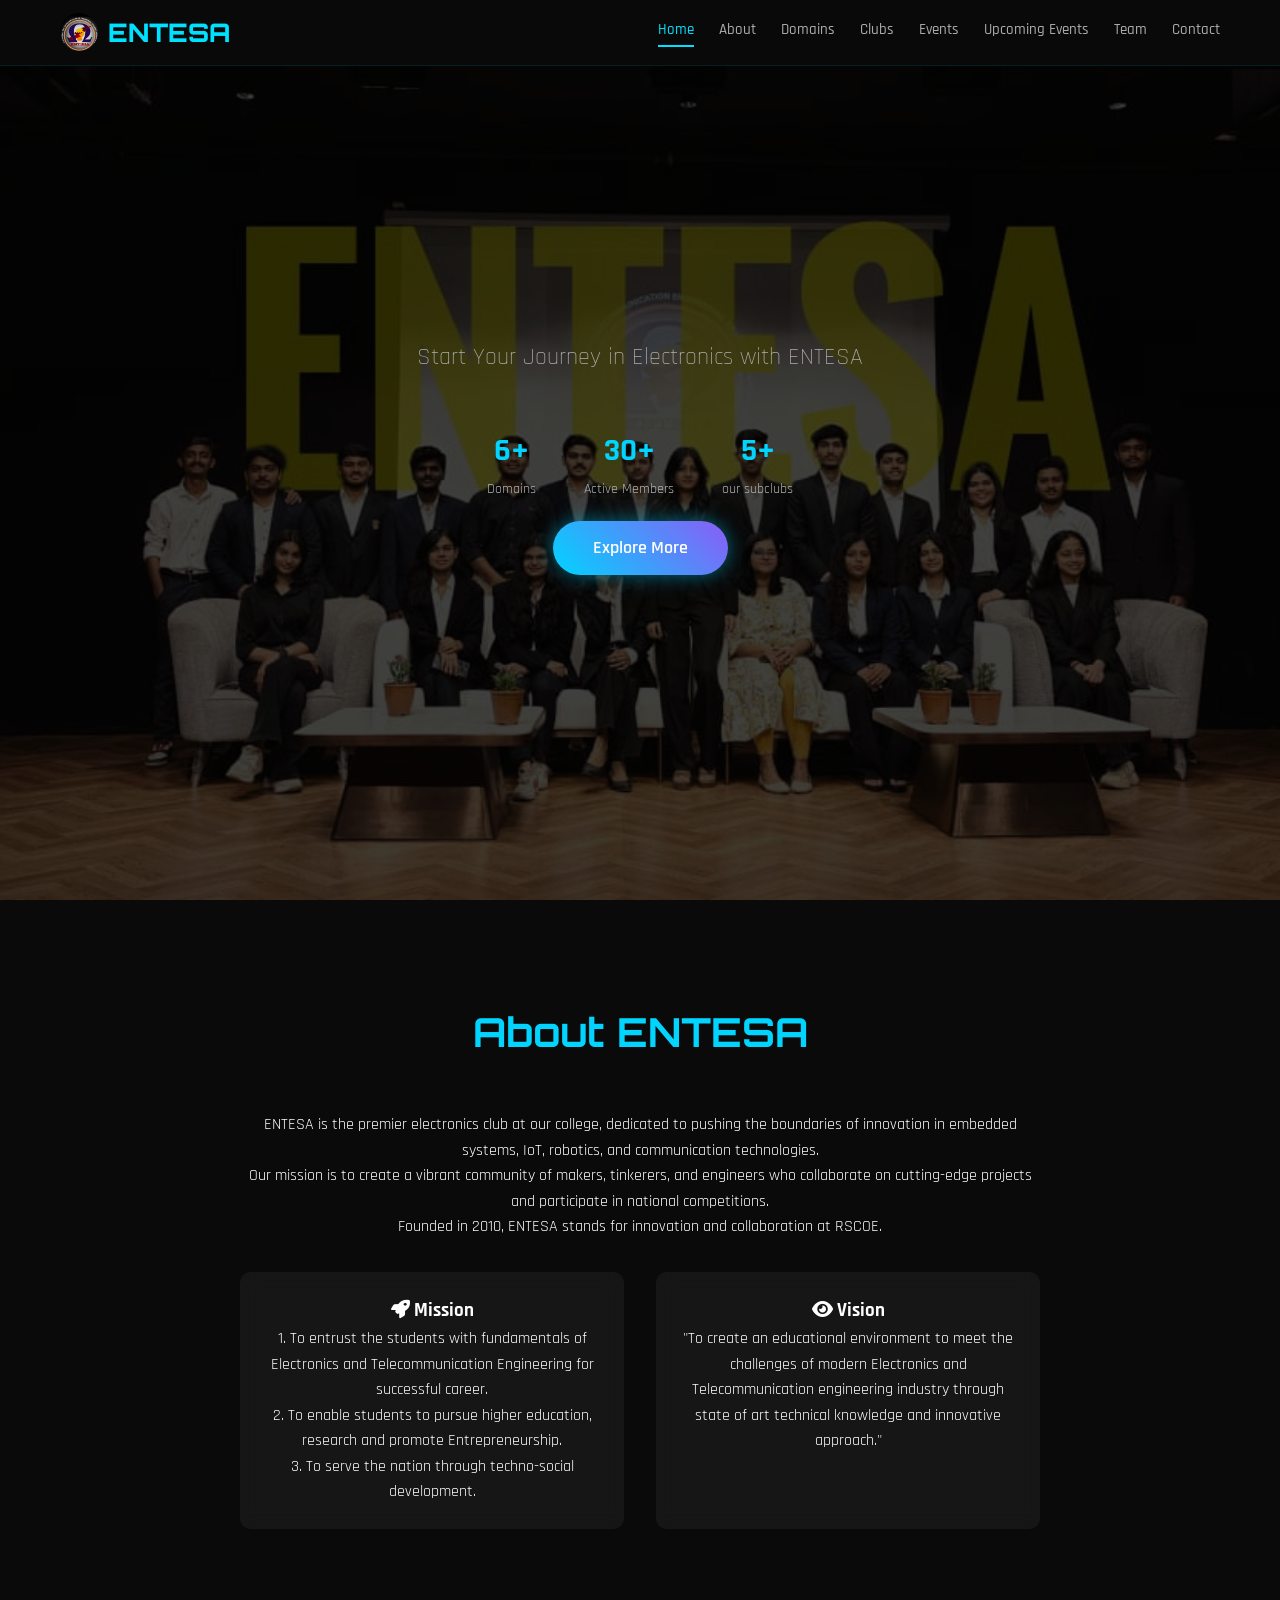
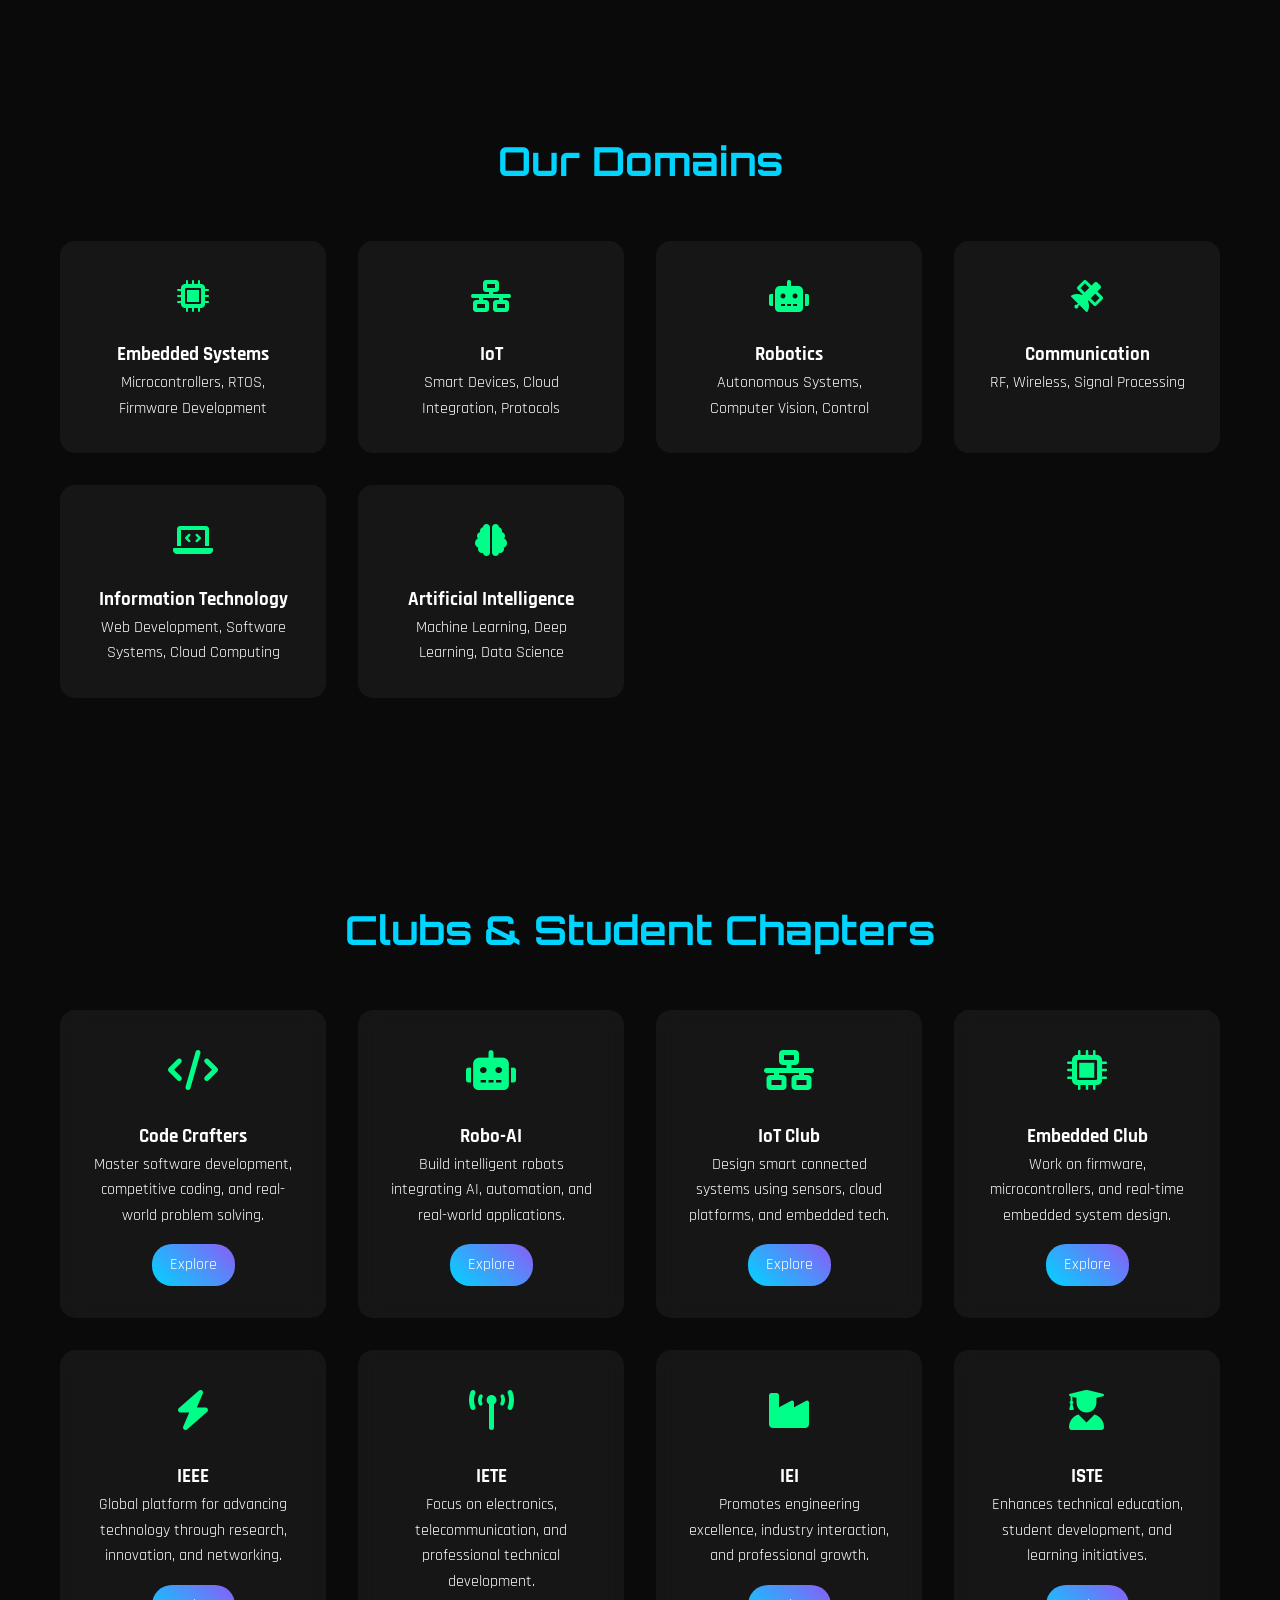
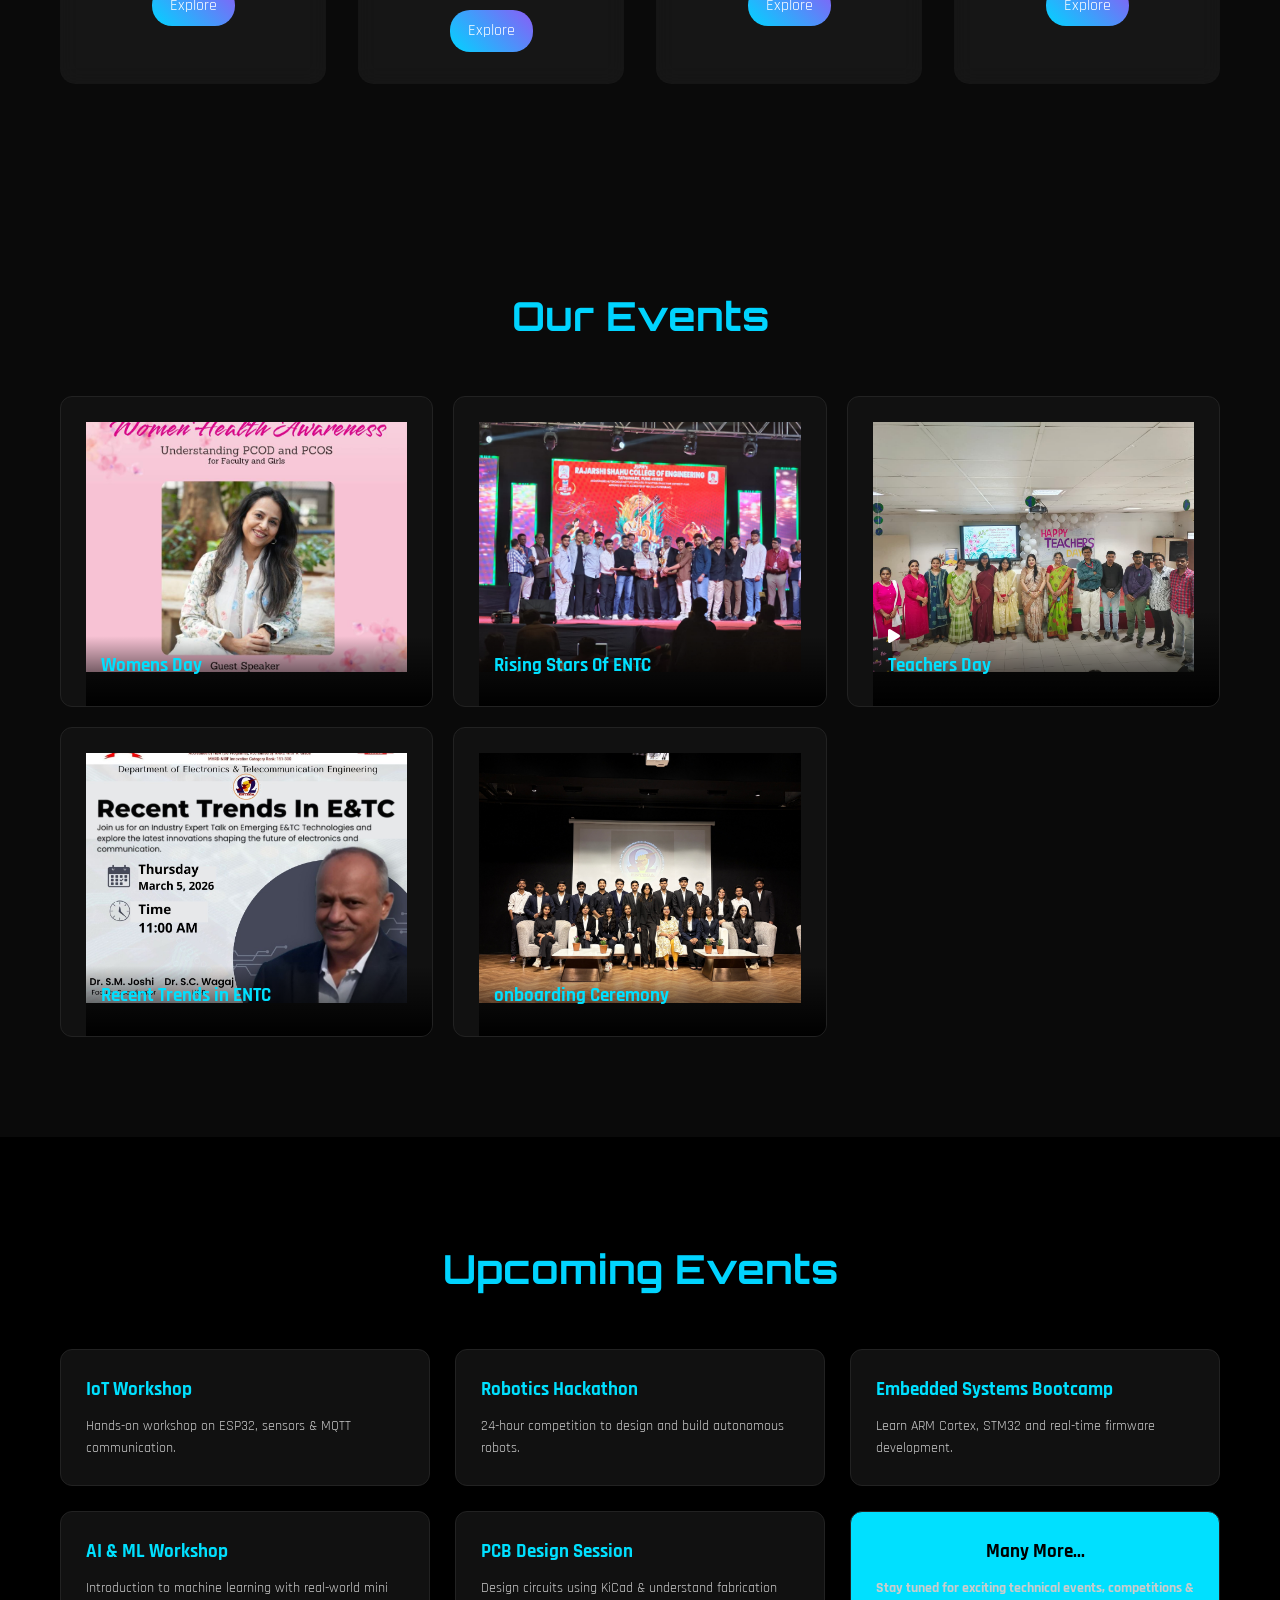
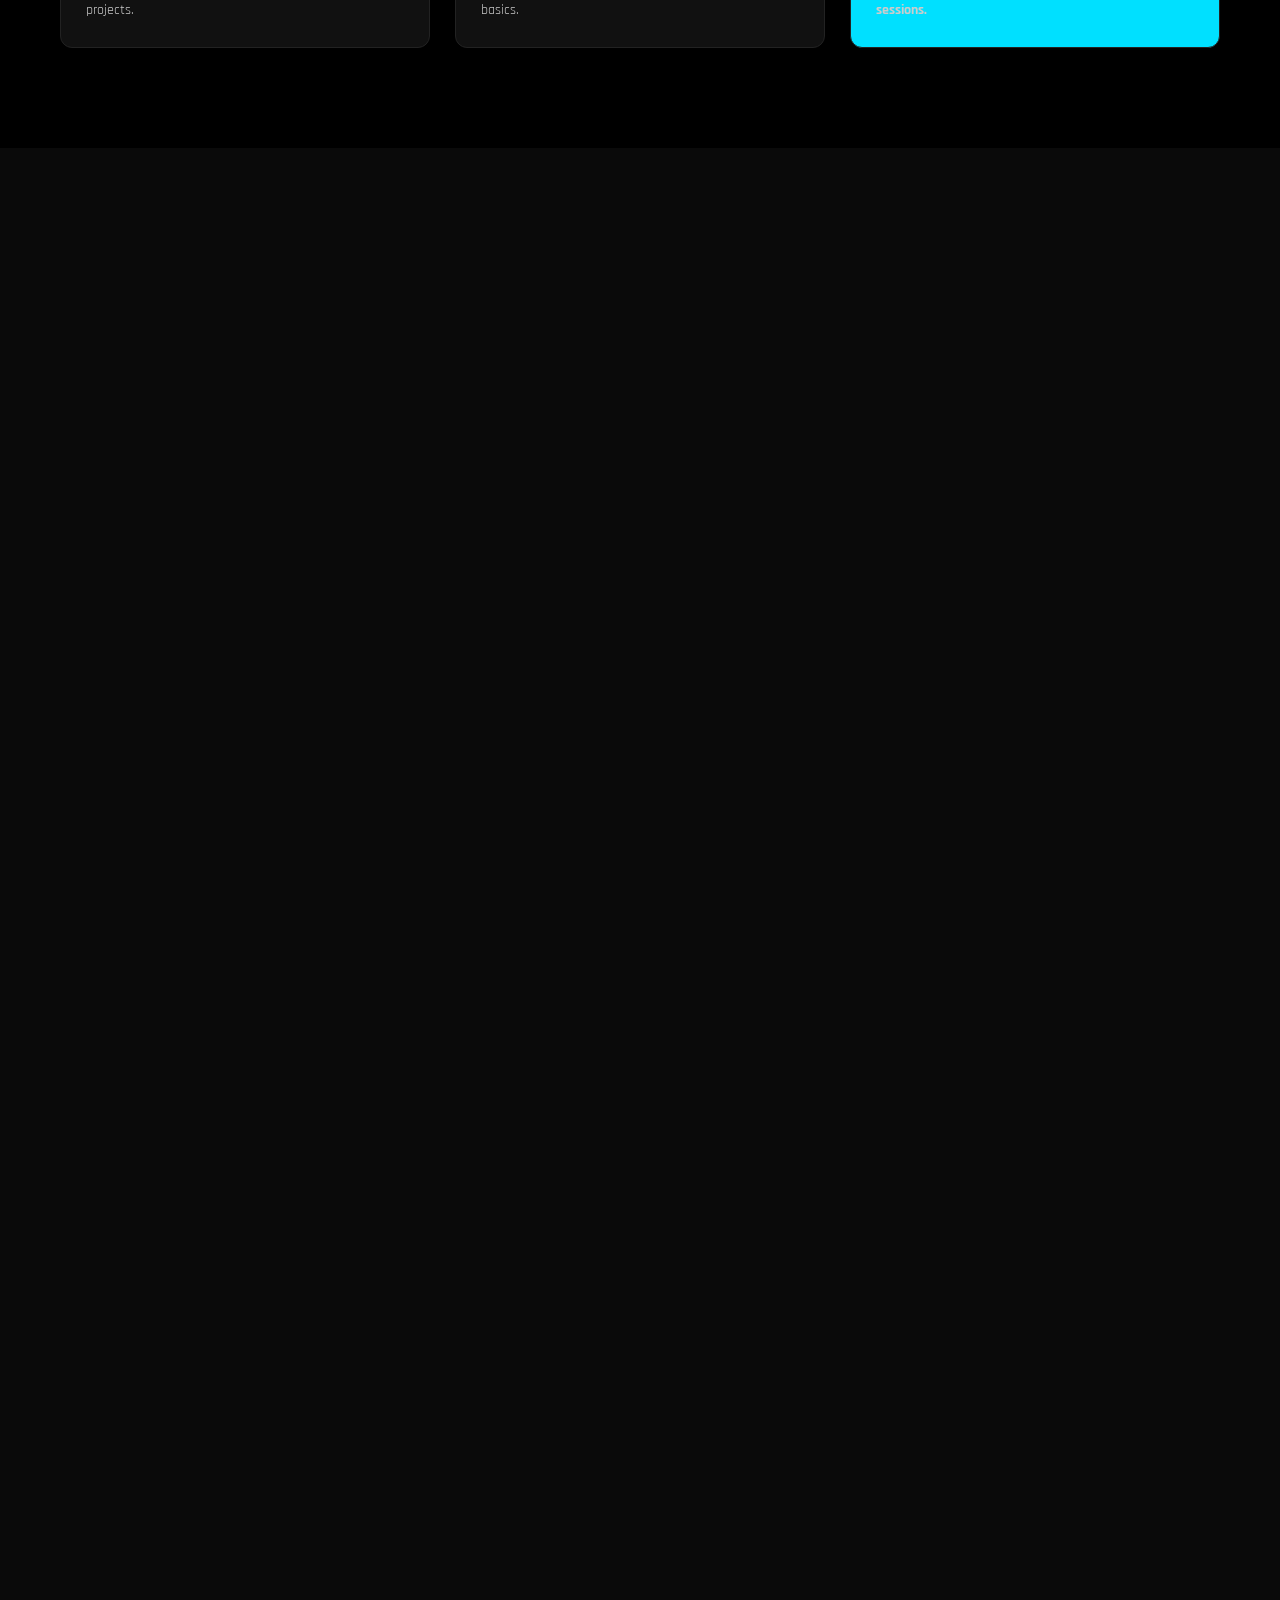
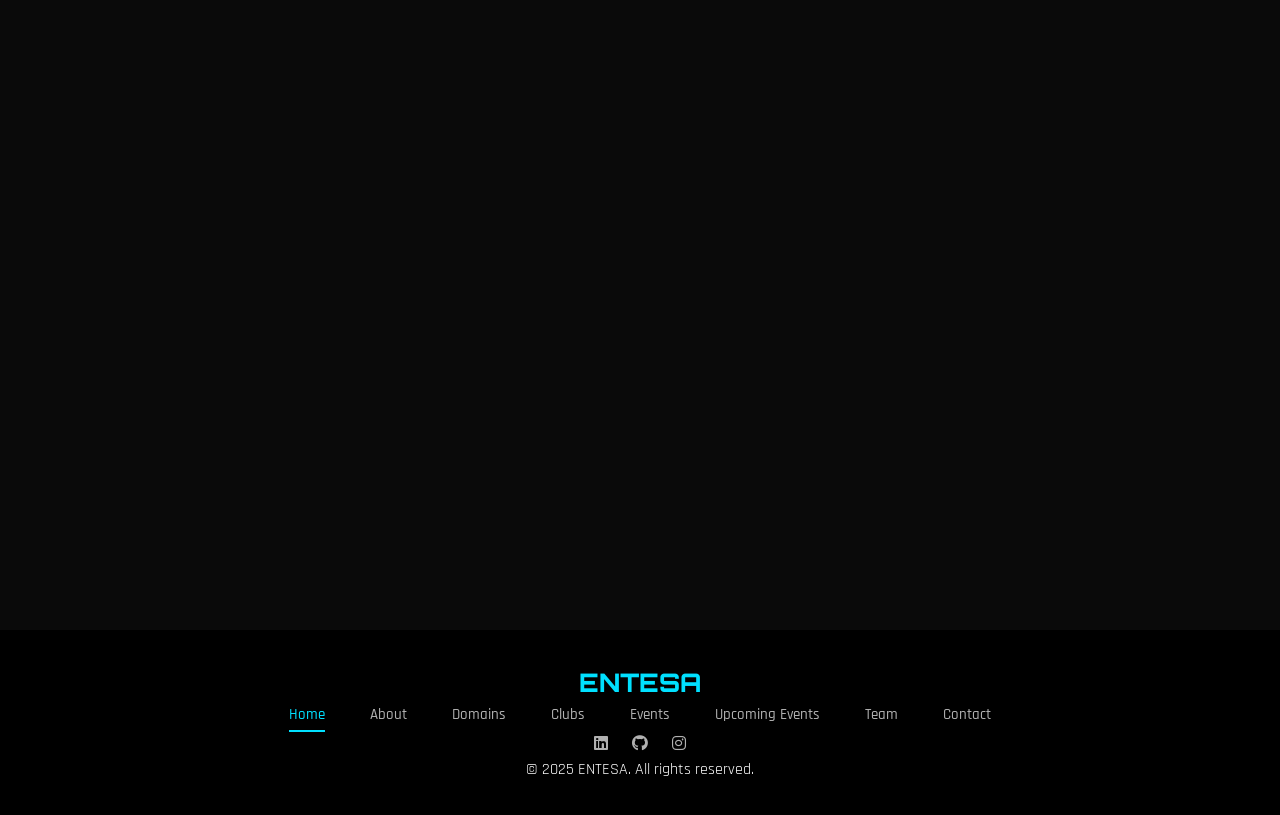
==== commit a0551e91: "Add files via upload" ====
--- a/index.html
+++ b/index.html
@@ -1015,20 +1015,25 @@
                 <div class="footer-logo">
                     <span class="logo-glow">ENTESA</span>
                 </div>
-                <div class="footer-links">
-                    <a href="#home">Home</a>
-                    <a href="#about">About</a>
-                    <a href="#projects">Projects</a>
-                    <a href="#contact">Contact</a>
+                <div class="footer-links nav-menu" id="navMenu" style="justify-content: center;">
+                <a href="#home" class="nav-link">Home</a>
+                <a href="#about" class="nav-link">About</a>
+                <a href="#domains" class="nav-link">Domains</a>
+                <a href="#clubs" class="nav-link">Clubs</a>
+                <a href="#events" class="nav-link">Events</a>
+                <a href="#upcomingevents" class="nav-link">Upcoming Events</a>
+                <a href="#team" class="nav-link">Team</a>
+                <a href="#contact" class="nav-link">Contact</a>
+            </div>
                 </div>
                 <div class="footer-social">
-                    <a href="#"><i class="fab fa-linkedin"></i></a>
+                    <a href="https://www.linkedin.com/company/entesa-rscoe/"><i class="fab fa-linkedin"></i></a>
                     <a href="#"><i class="fab fa-github"></i></a>
-                    <a href="#"><i class="fab fa-instagram"></i></a>
+                    <a href="https://www.instagram.com/entesa_rscoe?igsh=MTk2cm54ZmJsZmlicQ=="><i class="fab fa-instagram"></i></a>
                 </div>
             </div>
             <div class="footer-bottom">
-                <p>&copy; 2024 ENTESA. All rights reserved.</p>
+                <p>&copy; 2025 ENTESA. All rights reserved.</p>
             </div>
         </div>
     </footer>
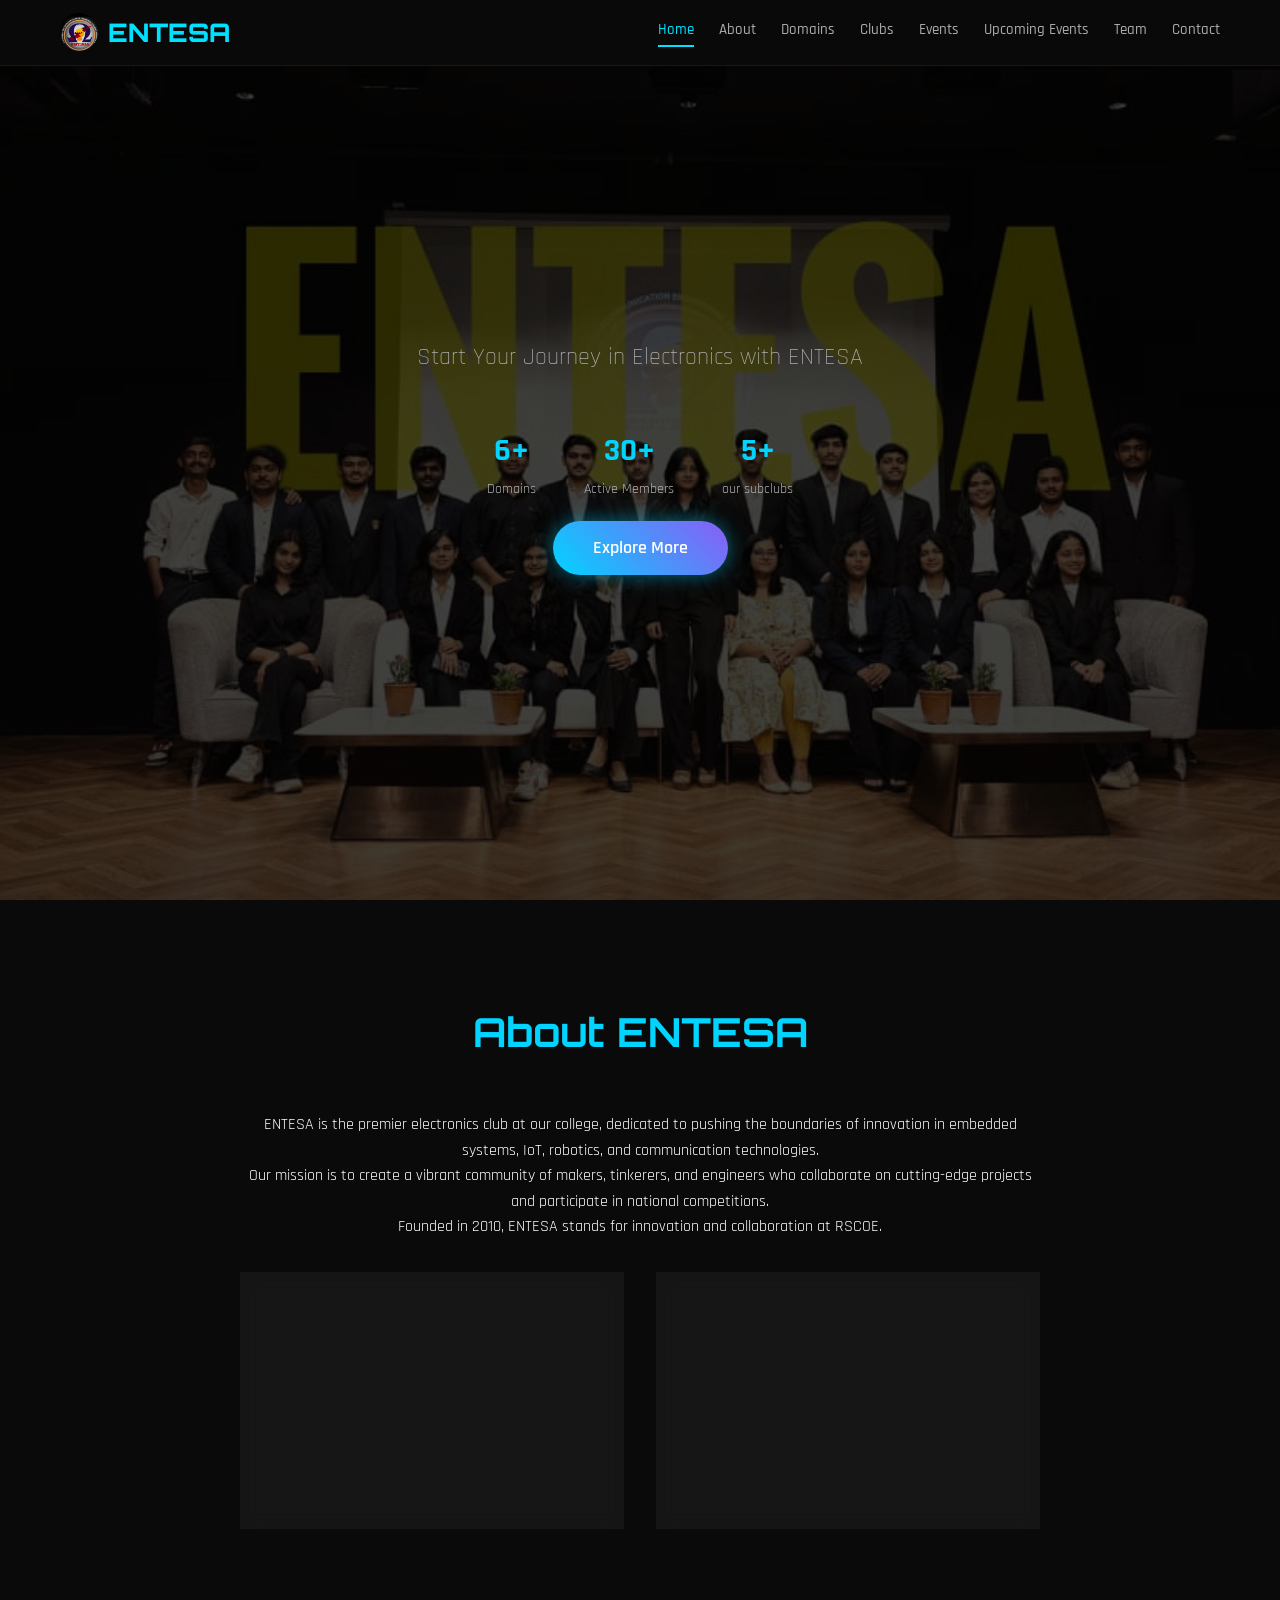
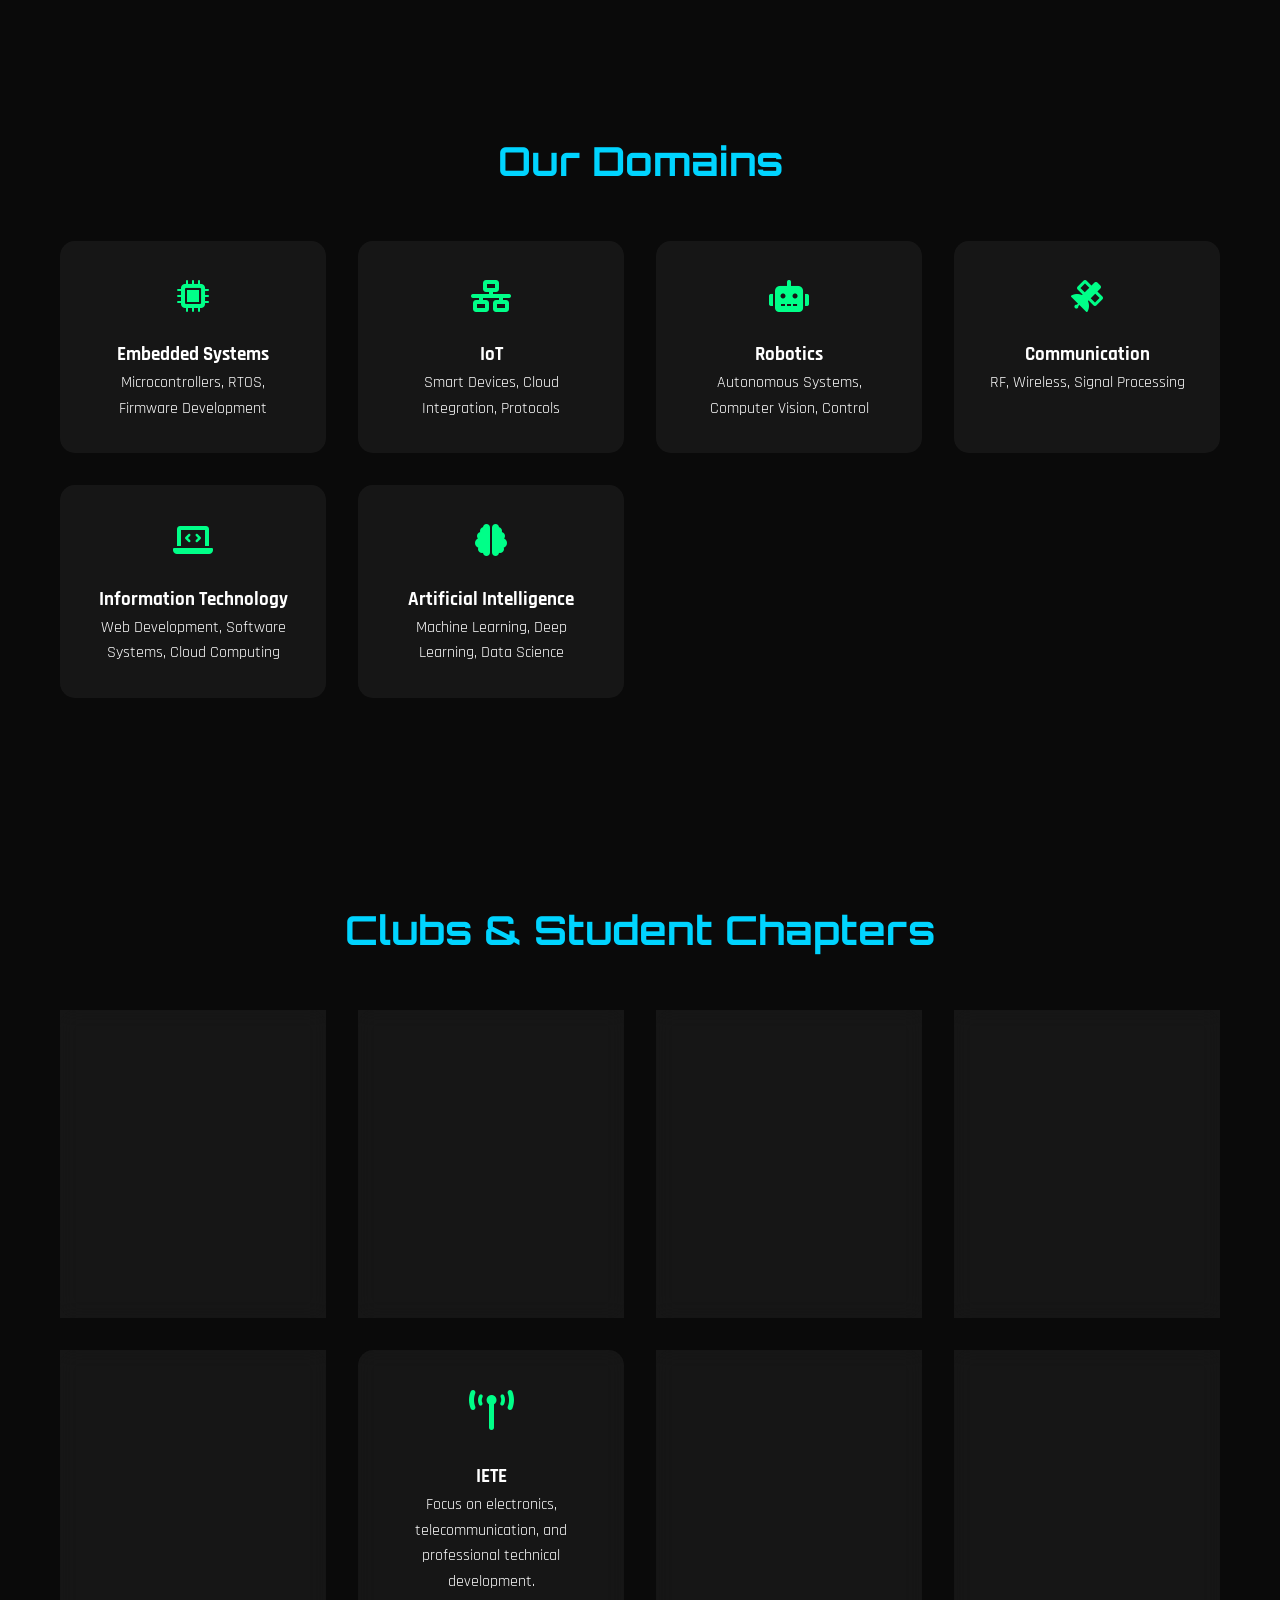
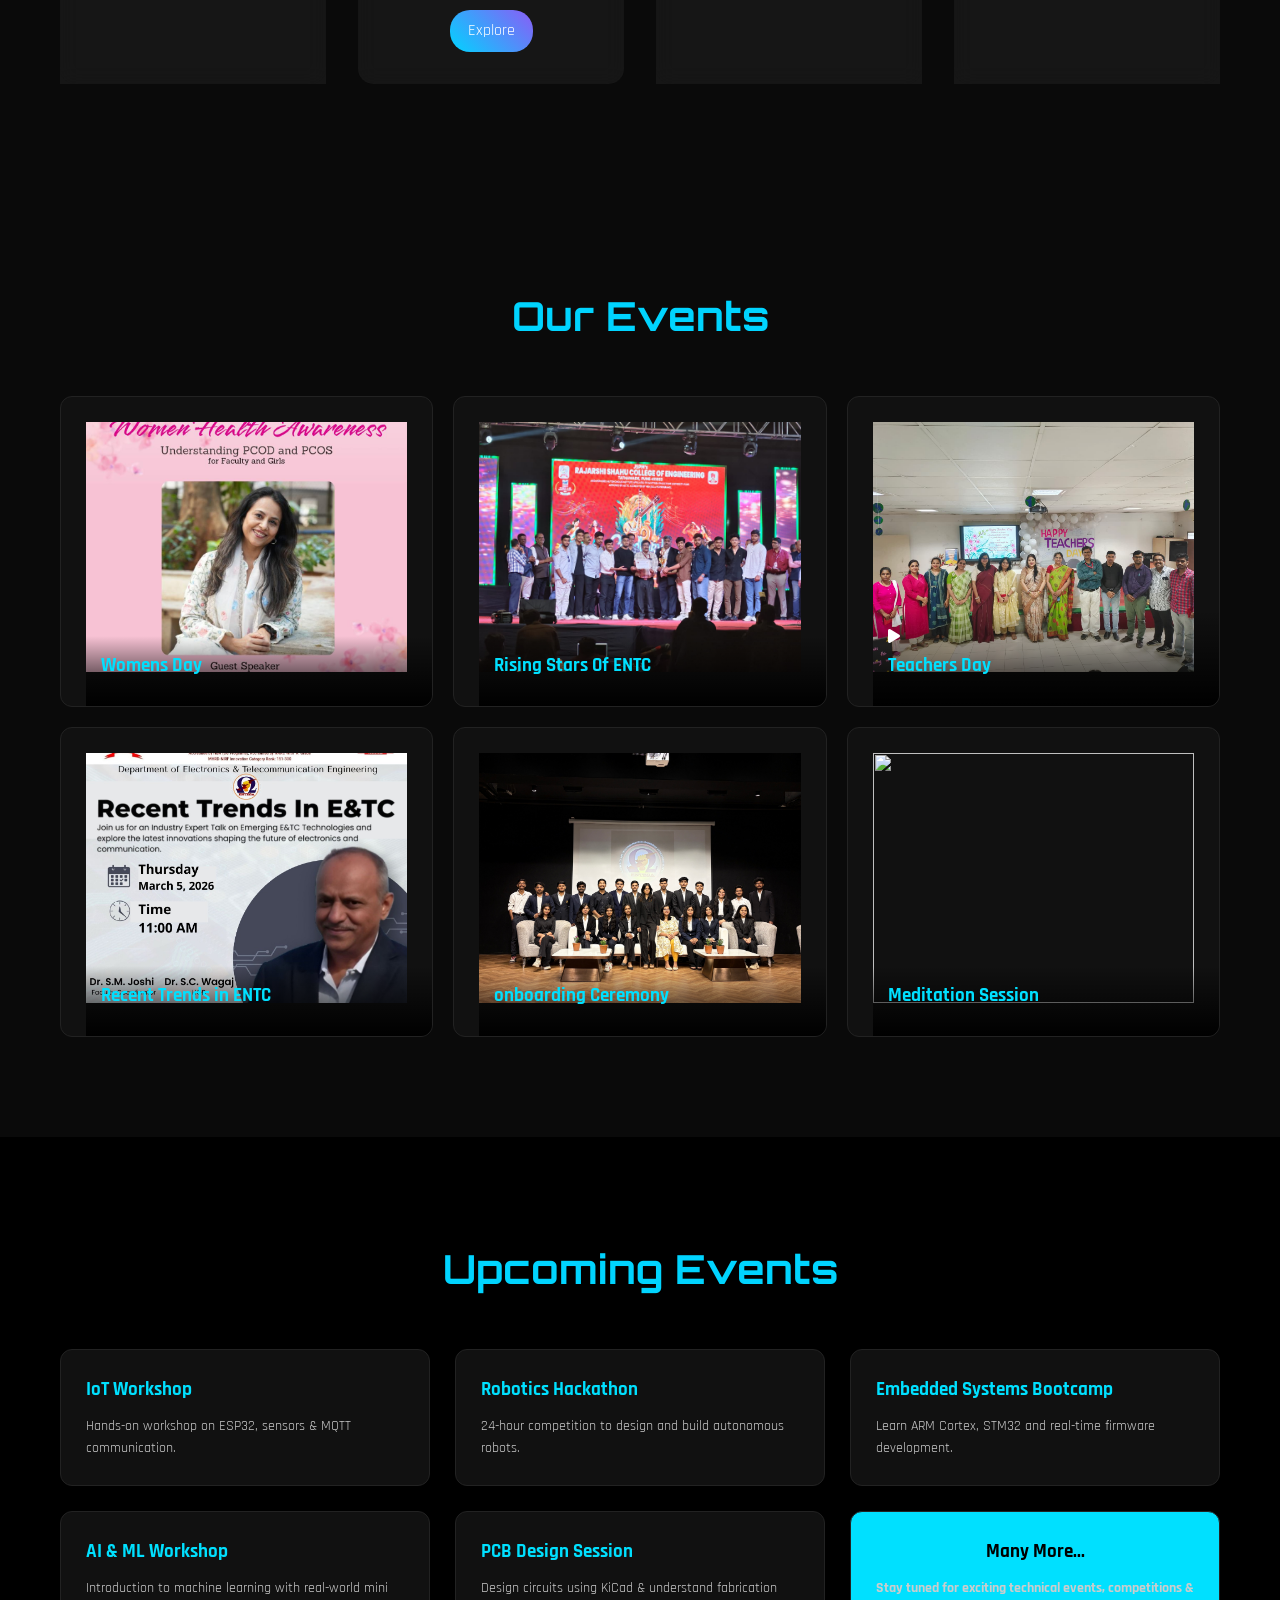
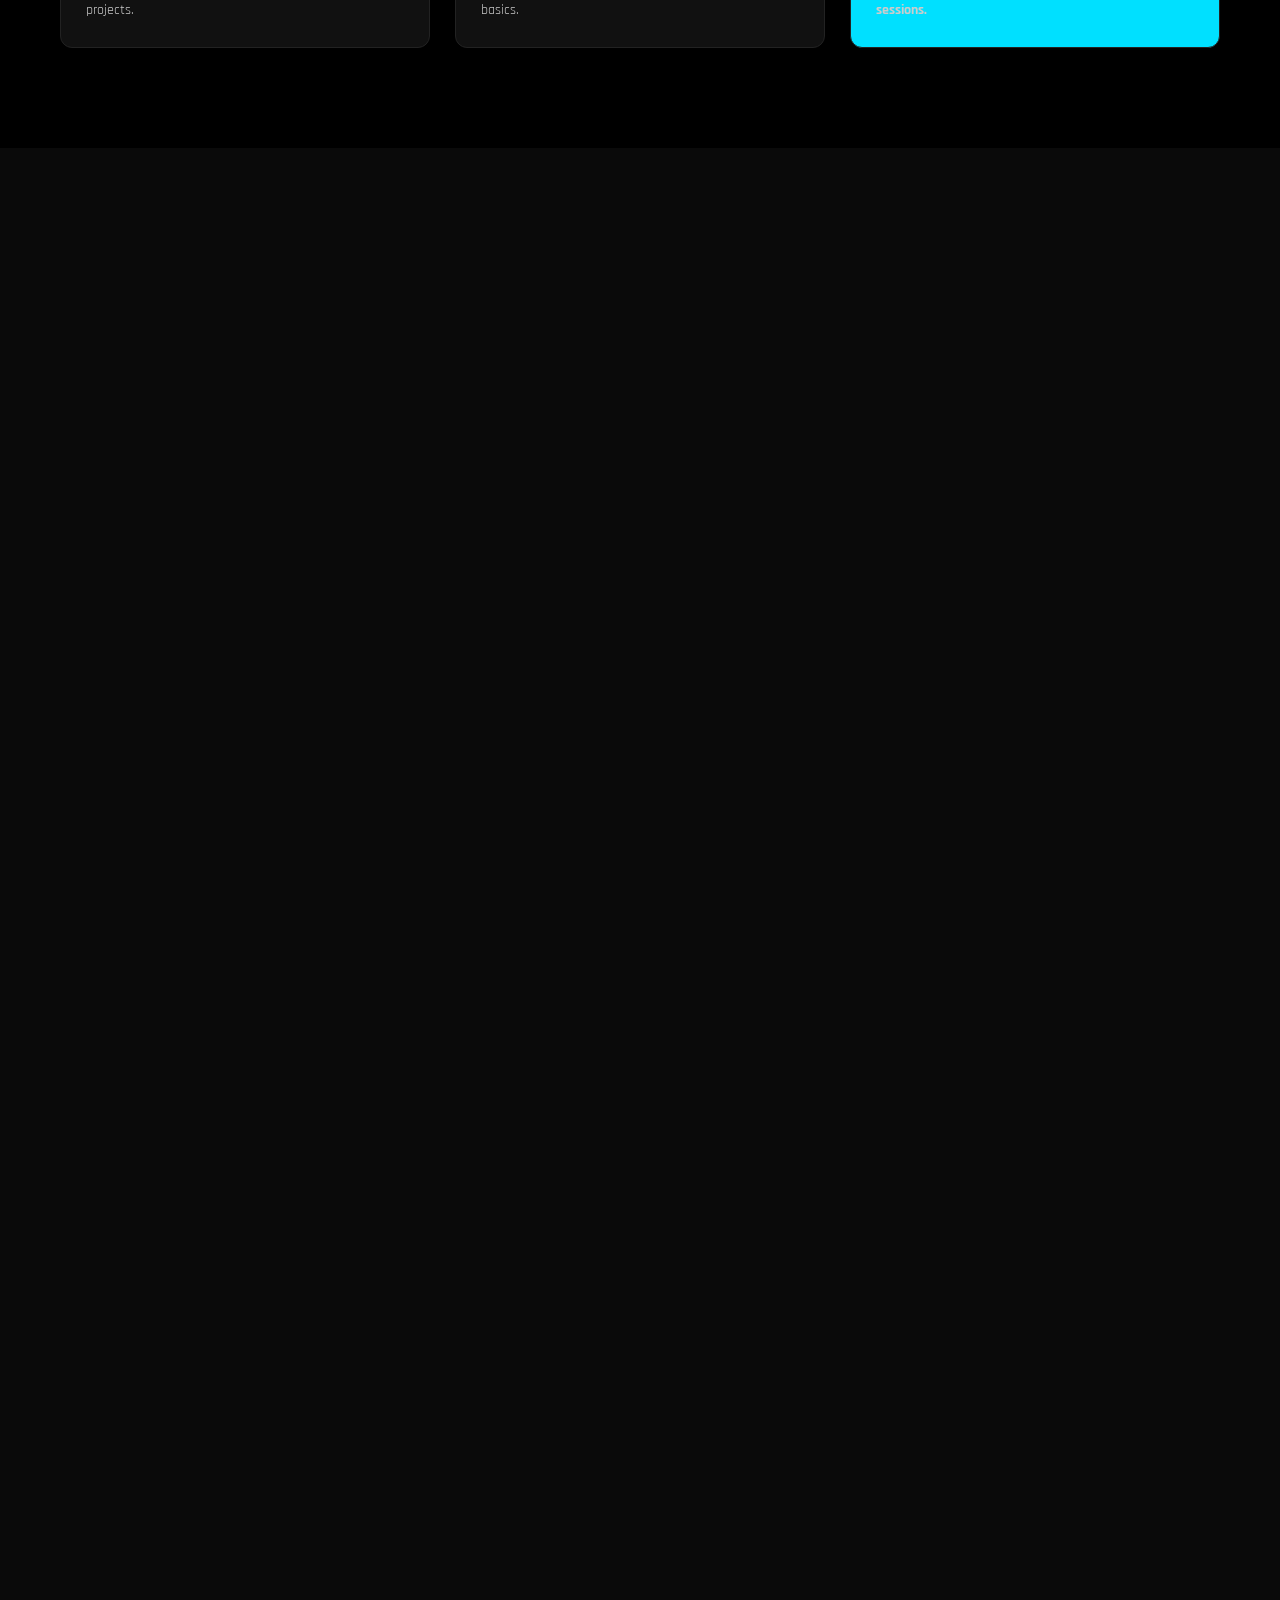
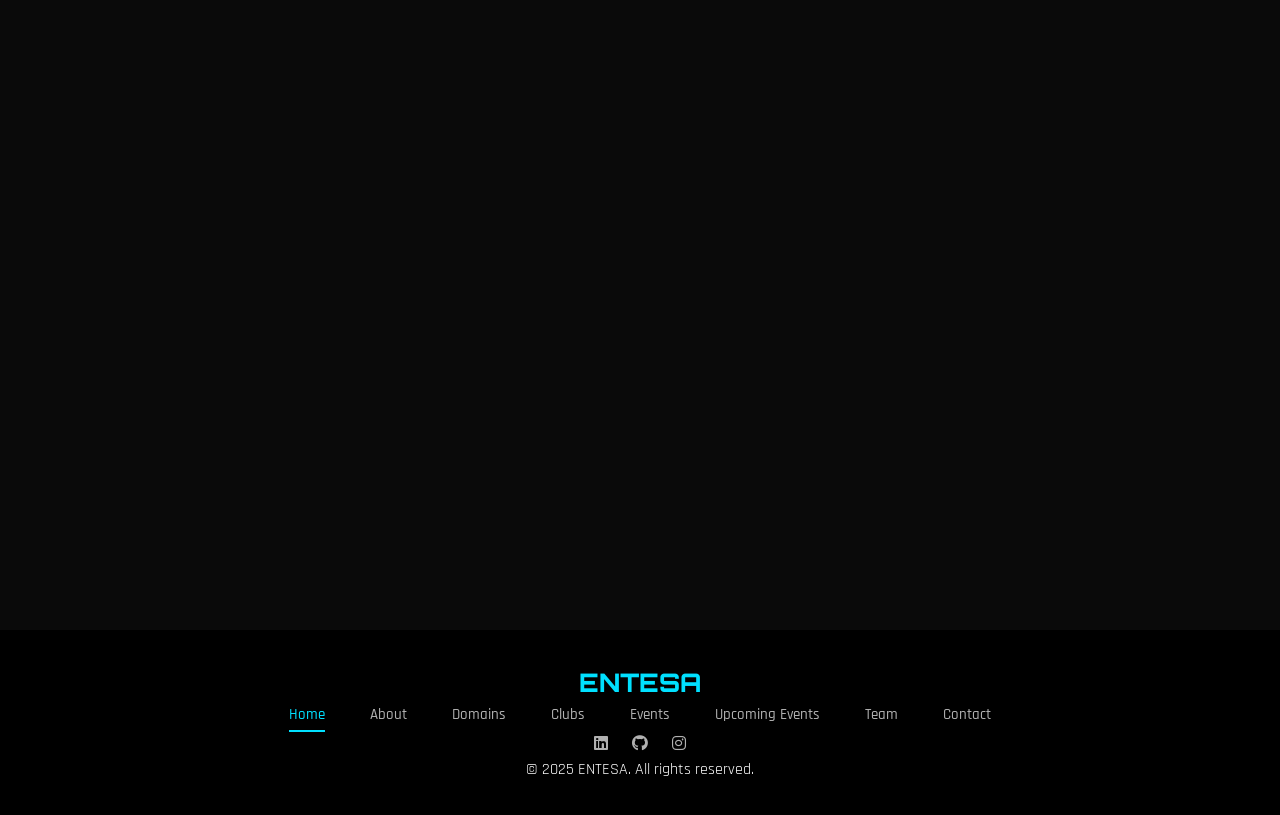
==== commit 5d166219: "Add files via upload" ====
--- a/index.html
+++ b/index.html
@@ -255,6 +255,13 @@
                     </div>
                 </div>
 
+                <div class="event-card" onclick="openEvent(5)">
+                    <img src="assets/Meditation/poster.jpeg">
+                    <div class="event-overlay">
+                        <h3>Meditation Session</h3>
+                    </div>
+                </div>
+
             </div>
         </div>
     </section>
